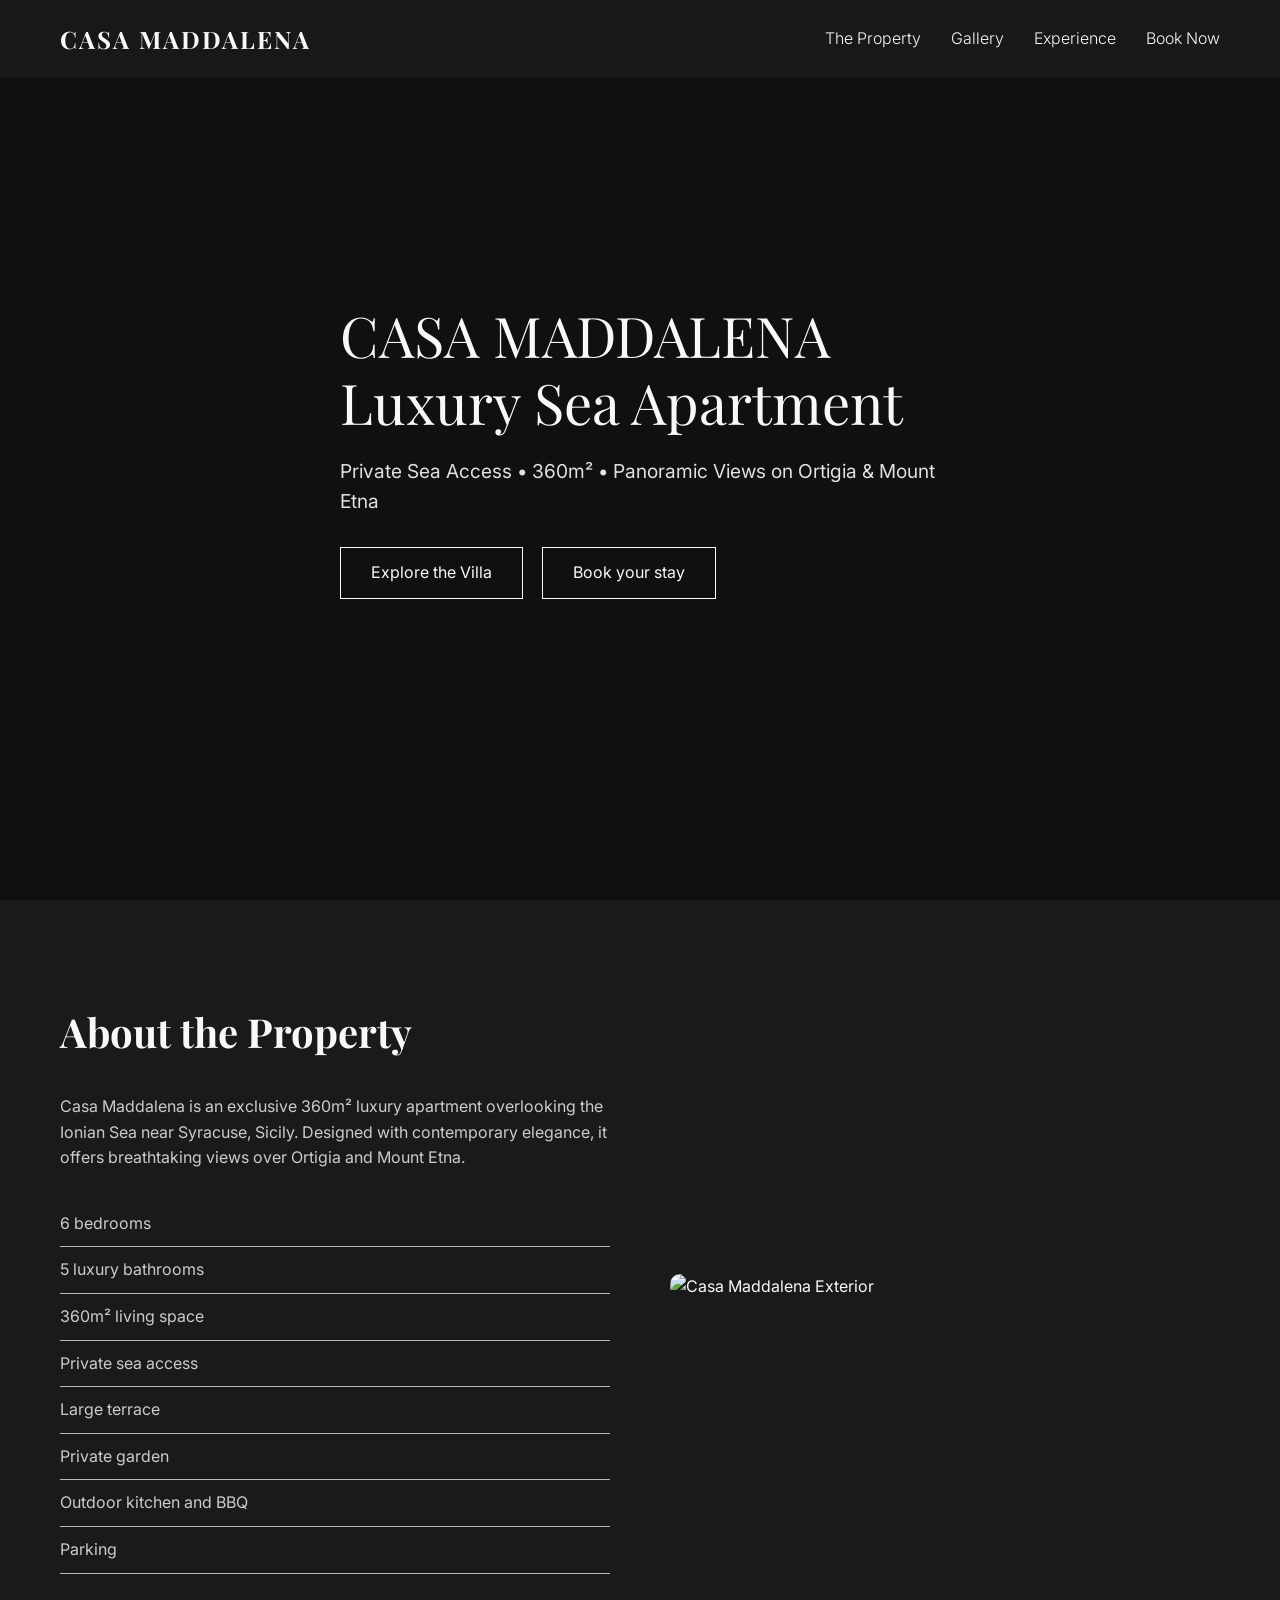
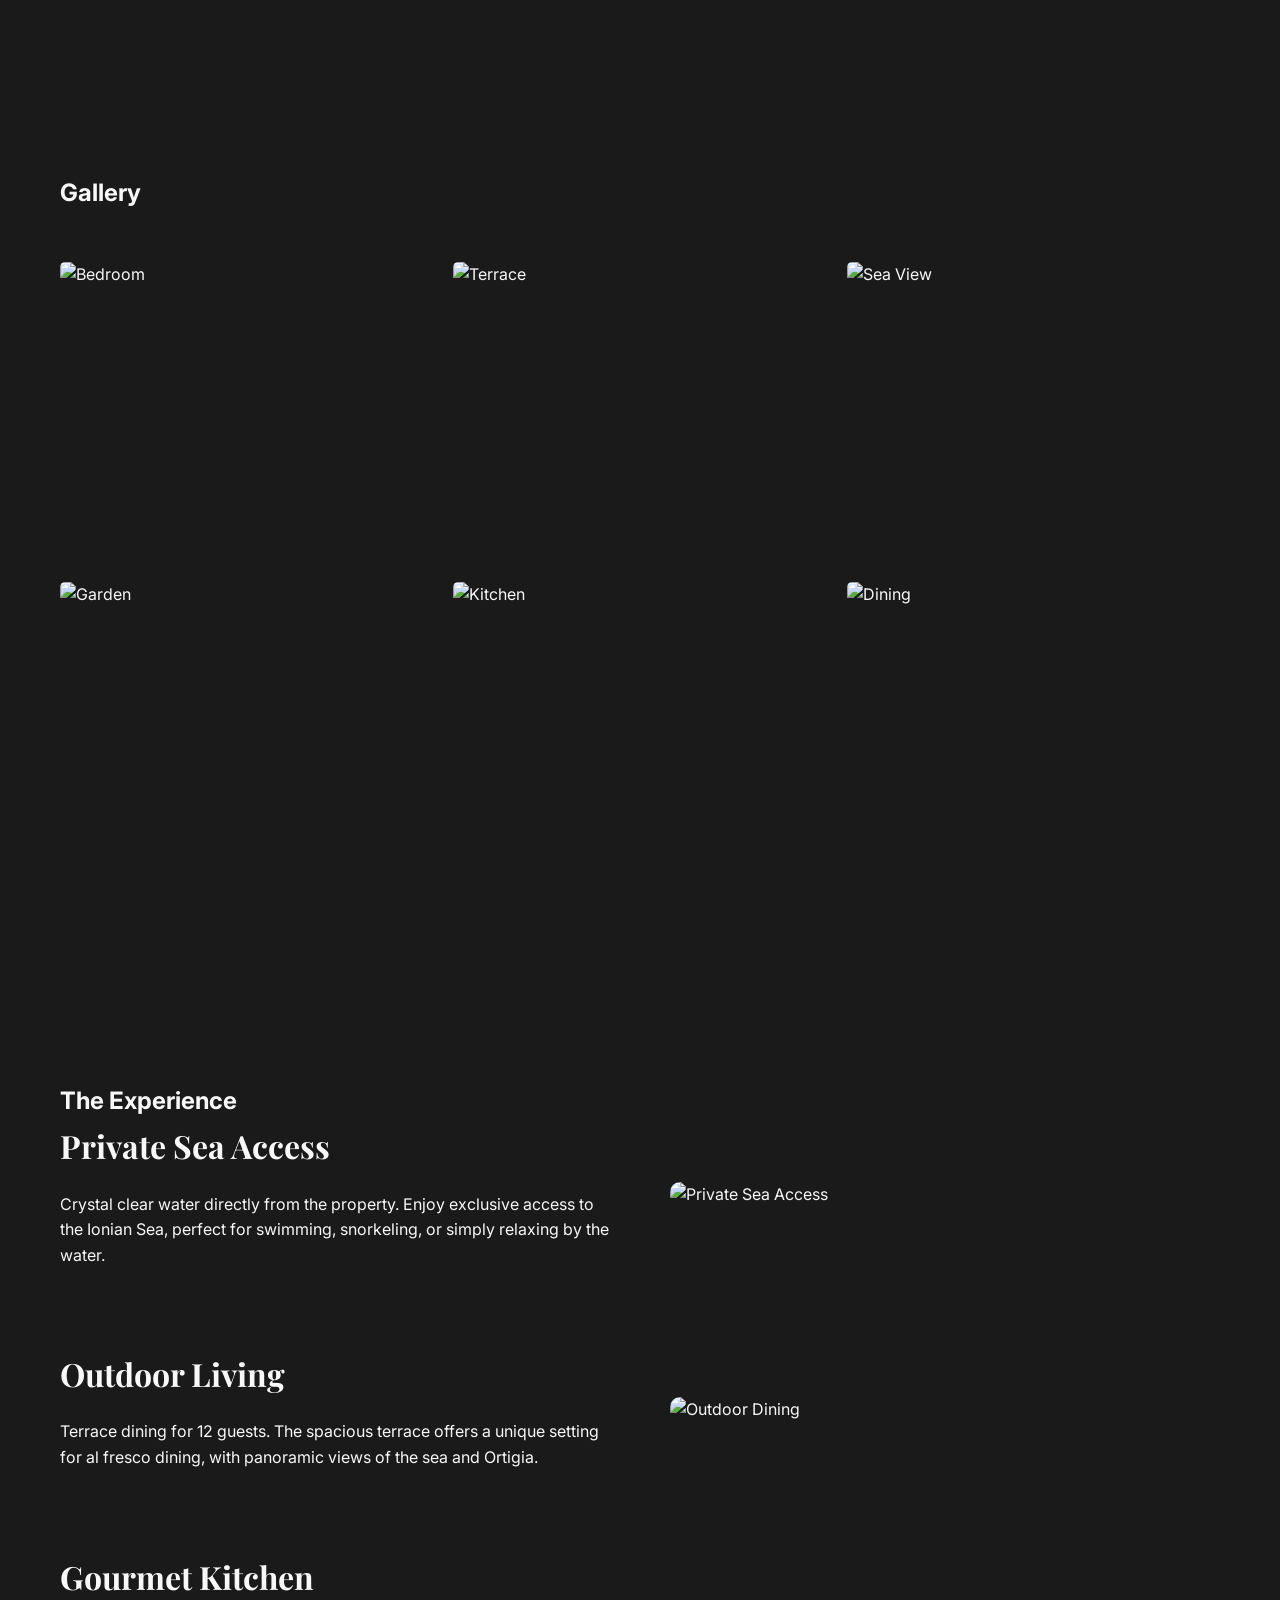
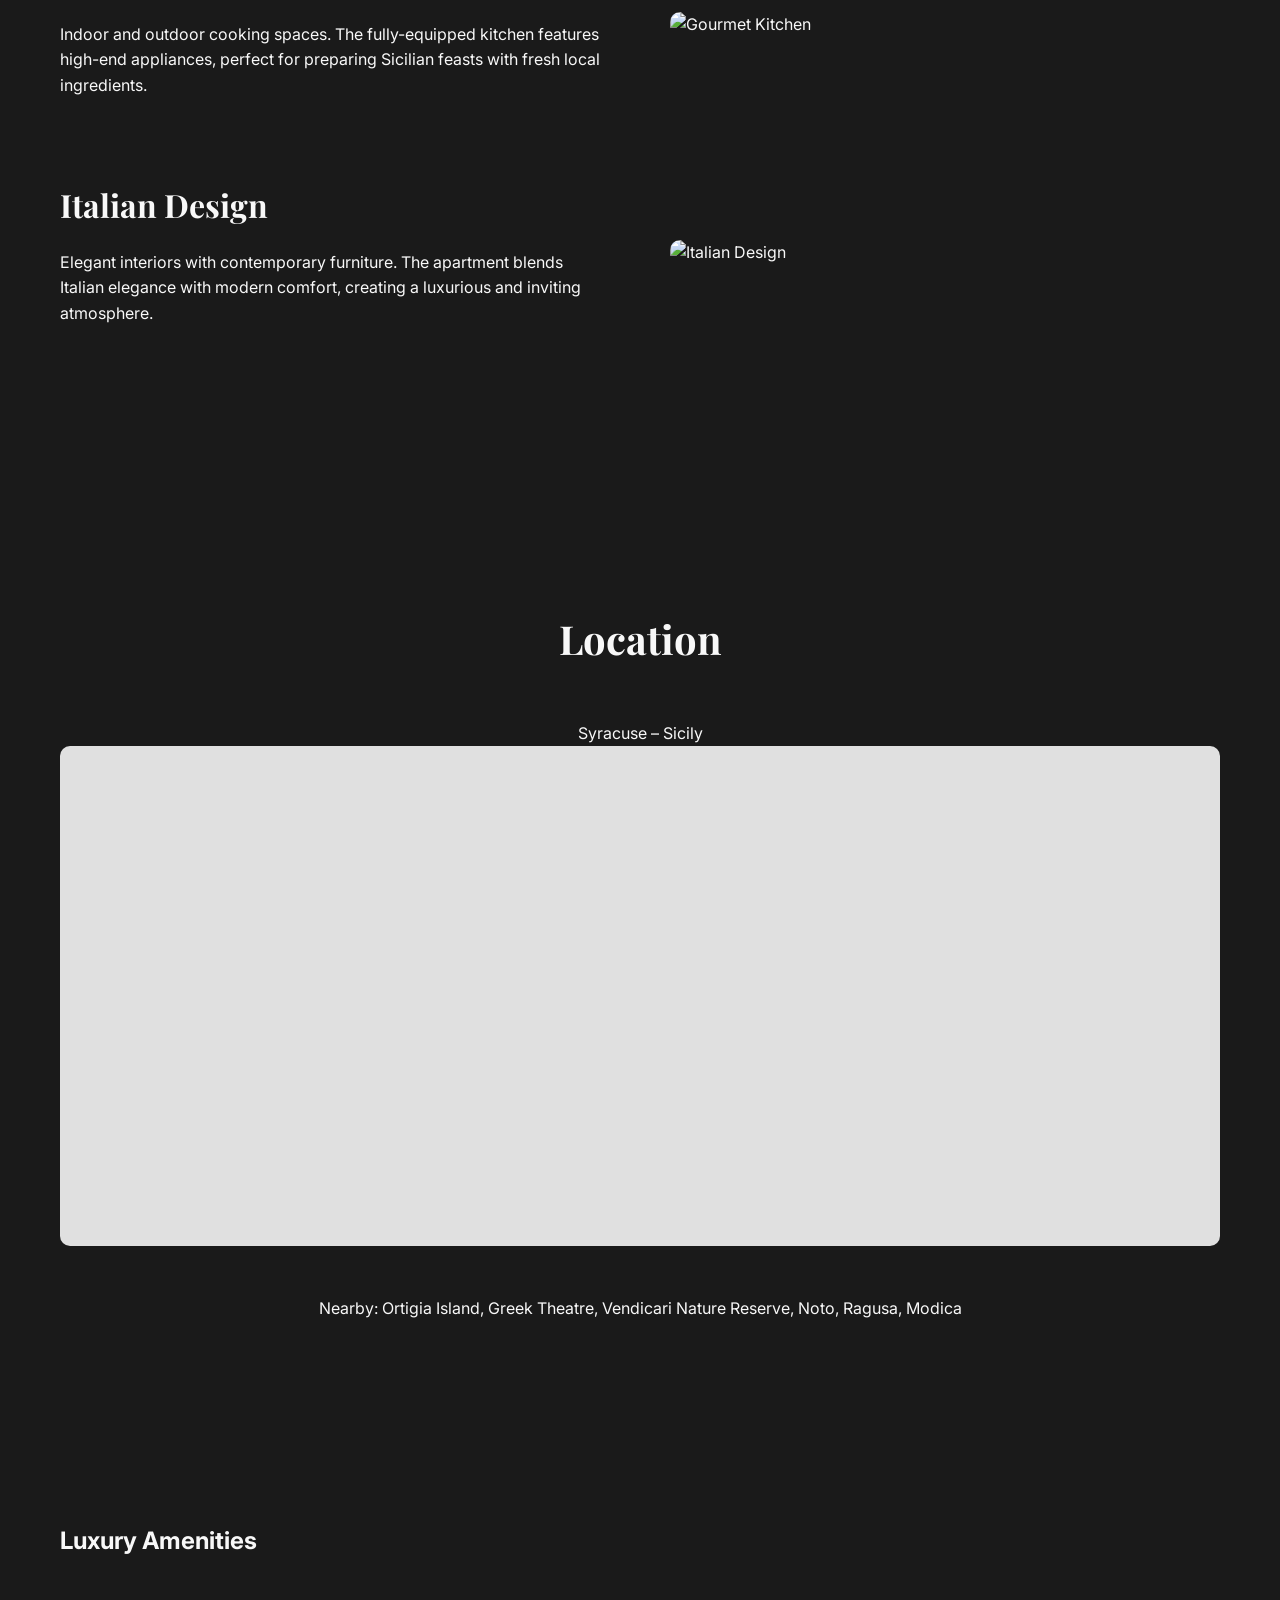
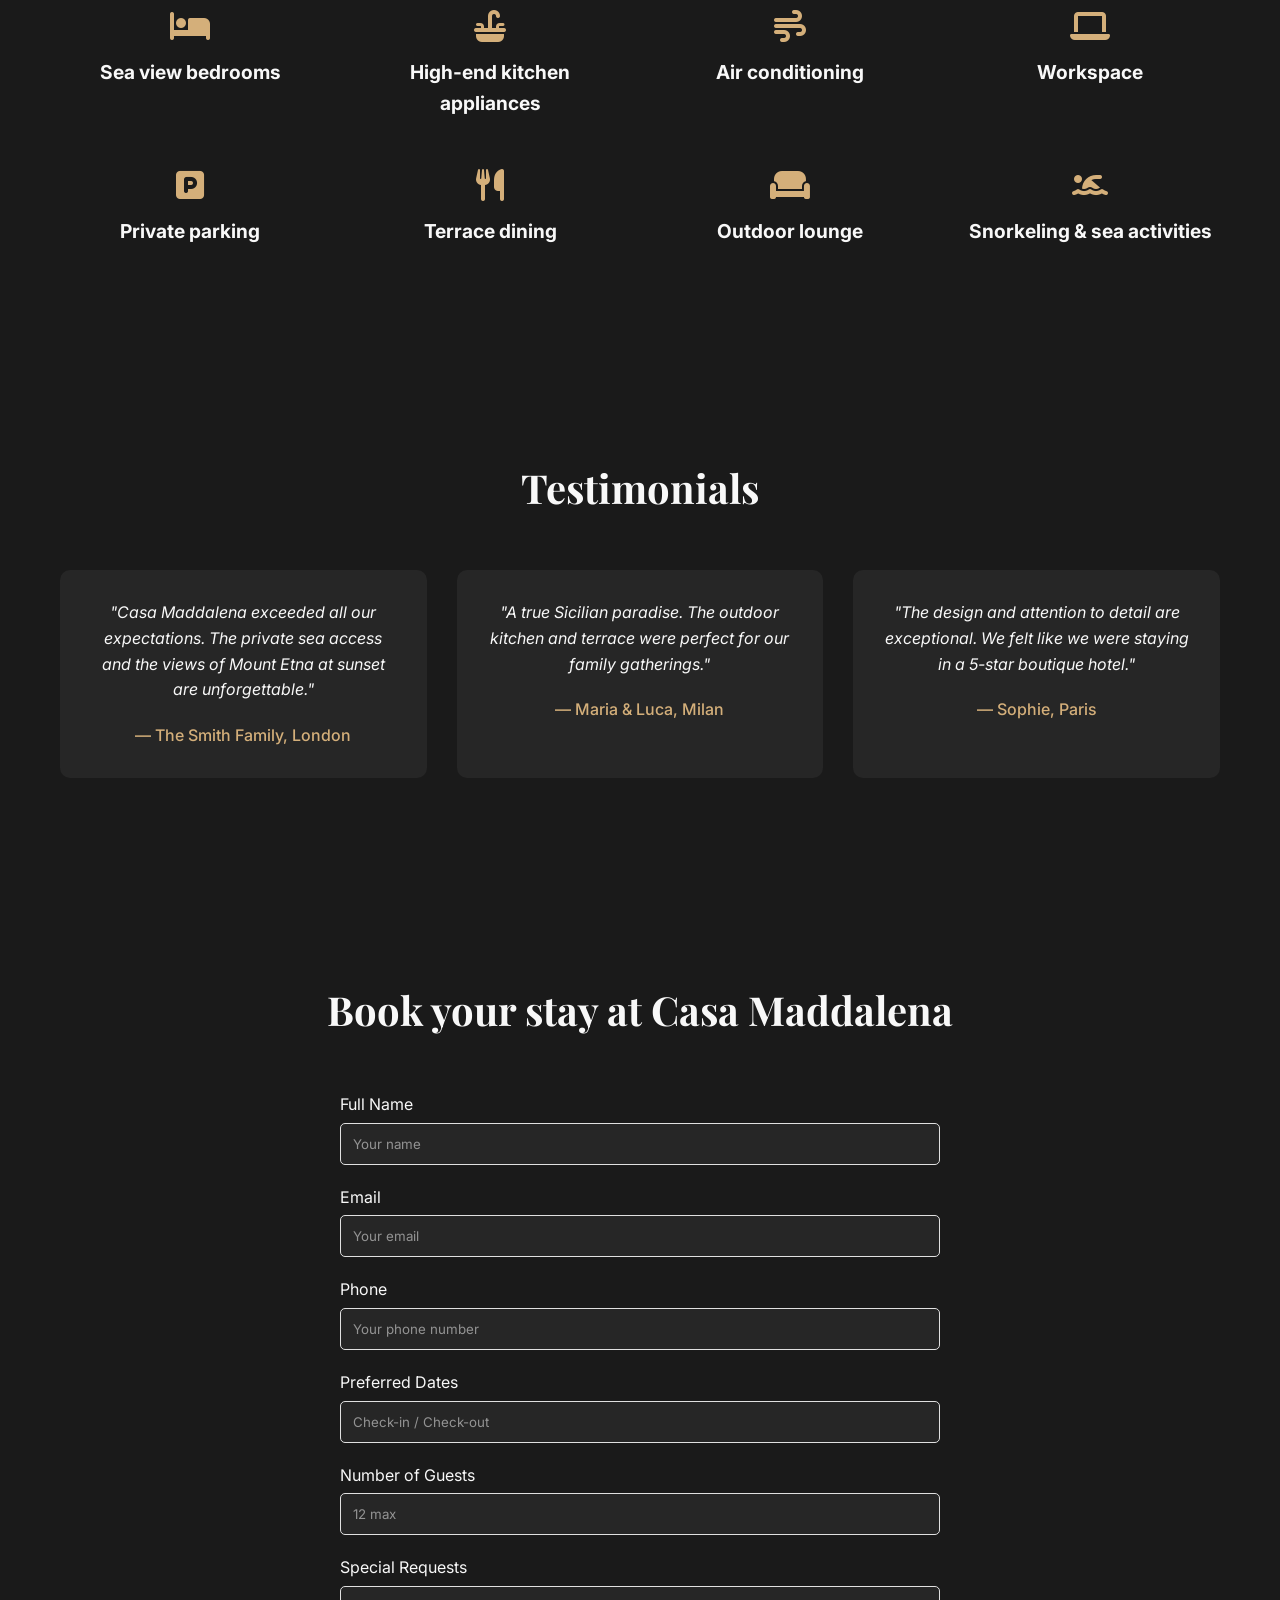
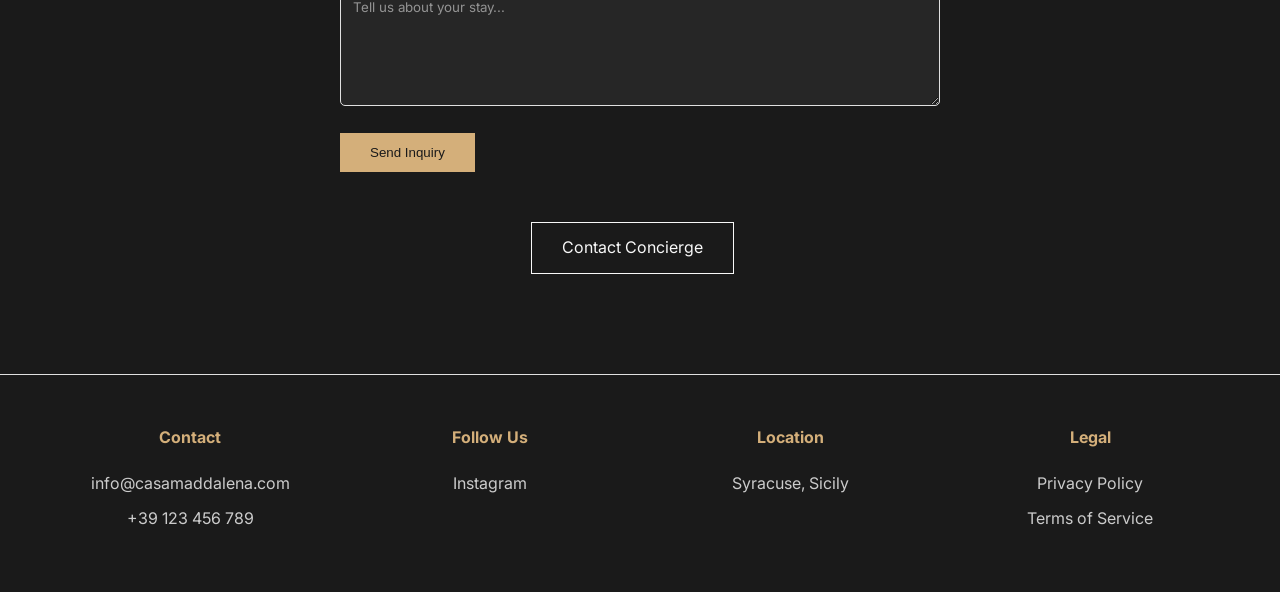
==== index.html @ 08c24135 "Create index.html" ====
<!DOCTYPE html>
<html lang="fr">
<head>
    <meta charset="UTF-8">
    <meta name="viewport" content="width=device-width, initial-scale=1.0">
    <title>CASA MADDALENA – Luxury Sea Apartment in Sicily</title>
    <link href="https://fonts.googleapis.com/css2?family=Playfair+Display:wght@400;700&family=Inter:wght@300;400;500&display=swap" rel="stylesheet">
    <link rel="stylesheet" href="https://cdnjs.cloudflare.com/ajax/libs/font-awesome/6.4.0/css/all.min.css">
    <style>
        :root {
            --black: #1a1a1a;
            --white: #f8f8f8;
            --gold: #d4af7a;
            --gray: #e0e0e0;
        }

        * {
            margin: 0;
            padding: 0;
            box-sizing: border-box;
        }

        body {
            font-family: 'Inter', sans-serif;
            background-color: var(--black);
            color: var(--white);
            line-height: 1.6;
            overflow-x: hidden;
        }

        .container {
            max-width: 1200px;
            margin: 0 auto;
            padding: 0 20px;
        }

        /* Header */
        header {
            position: fixed;
            top: 0;
            width: 100%;
            z-index: 1000;
            padding: 20px 0;
            background-color: rgba(26, 26, 26, 0.9);
            backdrop-filter: blur(10px);
        }

        nav {
            display: flex;
            justify-content: space-between;
            align-items: center;
        }

        .logo {
            font-family: 'Playfair Display', serif;
            font-size: 1.5rem;
            font-weight: 700;
            letter-spacing: 2px;
        }

        .nav-links {
            display: flex;
            gap: 30px;
        }

        .nav-links a {
            color: var(--white);
            text-decoration: none;
            font-weight: 300;
            transition: color 0.3s;
        }

        .nav-links a:hover {
            color: var(--gold);
        }

        /* Hero Section */
        .hero {
            height: 100vh;
            background-image: url('https://mistralaiblackforestprod.blob.core.windows.net/images/blackforest/6858/2109/-4de/b-4bec-93eb-897647878d44/image.jpg?se=2026-03-07T17%3A19%3A13Z&sp=r&sv=2026-02-06&sr=b&sig=nSip9MvHS839d%2BIBfg0kpyCY9z1U/sMBvRmpNonOk1A%3D');
            background-size: cover;
            background-position: center;
            display: flex;
            align-items: center;
            position: relative;
            overflow: hidden;
        }

        .hero::before {
            content: '';
            position: absolute;
            top: 0;
            left: 0;
            width: 100%;
            height: 100%;
            background: rgba(0, 0, 0, 0.4);
        }

        .hero-content {
            position: relative;
            z-index: 2;
            max-width: 600px;
        }

        .hero h1 {
            font-family: 'Playfair Display', serif;
            font-size: 3.5rem;
            font-weight: 400;
            margin-bottom: 20px;
            line-height: 1.2;
        }

        .hero p {
            font-size: 1.2rem;
            margin-bottom: 30px;
            opacity: 0.9;
        }

        .btn {
            display: inline-block;
            padding: 12px 30px;
            background-color: transparent;
            color: var(--white);
            border: 1px solid var(--white);
            text-decoration: none;
            font-weight: 400;
            transition: all 0.3s;
            margin-right: 15px;
        }

        .btn:hover {
            background-color: var(--gold);
            border-color: var(--gold);
        }

        /* About Section */
        .about {
            padding: 100px 0;
            background-color: var(--black);
        }

        .about-content {
            display: grid;
            grid-template-columns: 1fr 1fr;
            gap: 60px;
            align-items: center;
        }

        .about-text h2 {
            font-family: 'Playfair Display', serif;
            font-size: 2.5rem;
            margin-bottom: 30px;
        }

        .about-text p {
            margin-bottom: 20px;
            opacity: 0.8;
        }

        .features {
            list-style: none;
            margin-top: 30px;
        }

        .features li {
            padding: 10px 0;
            border-bottom: 1px solid var(--gray);
            opacity: 0.8;
        }

        /* Gallery Section */
        .gallery {
            padding: 100px 0;
            background-color: var(--black);
        }

        .gallery-grid {
            display: grid;
            grid-template-columns: repeat(auto-fit, minmax(300px, 1fr));
            gap: 20px;
            margin-top: 50px;
        }

        .gallery-item {
            position: relative;
            overflow: hidden;
            height: 300px;
            border-radius: 5px;
        }

        .gallery-item img {
            width: 100%;
            height: 100%;
            object-fit: cover;
            transition: transform 0.5s;
        }

        .gallery-item:hover img {
            transform: scale(1.05);
        }

        /* Experience Section */
        .experience {
            padding: 100px 0;
            background-color: var(--black);
        }

        .experience-item {
            display: grid;
            grid-template-columns: 1fr 1fr;
            gap: 60px;
            margin-bottom: 80px;
            align-items: center;
        }

        .experience-item:nth-child(even) {
            direction: rtl;
        }

        .experience-item:nth-child(even) > * {
            direction: ltr;
        }

        .experience-content h3 {
            font-family: 'Playfair Display', serif;
            font-size: 2rem;
            margin-bottom: 20px;
        }

        /* Location Section */
        .location {
            padding: 100px 0;
            background-color: var(--black);
            text-align: center;
        }

        .location h2 {
            font-family: 'Playfair Display', serif;
            font-size: 2.5rem;
            margin-bottom: 50px;
        }

        .map {
            height: 500px;
            background-color: var(--gray);
            border-radius: 10px;
            margin-bottom: 50px;
        }

        /* Amenities Section */
        .amenities {
            padding: 100px 0;
            background-color: var(--black);
        }

        .amenities-grid {
            display: grid;
            grid-template-columns: repeat(auto-fit, minmax(250px, 1fr));
            gap: 40px;
            margin-top: 50px;
        }

        .amenity-item {
            text-align: center;
        }

        .amenity-item i {
            font-size: 2rem;
            color: var(--gold);
            margin-bottom: 15px;
        }

        .amenity-item h4 {
            font-size: 1.2rem;
            margin-bottom: 10px;
        }

        /* Testimonials Section */
        .testimonials {
            padding: 100px 0;
            background-color: var(--black);
            text-align: center;
        }

        .testimonials h2 {
            font-family: 'Playfair Display', serif;
            font-size: 2.5rem;
            margin-bottom: 50px;
        }

        .testimonial-grid {
            display: grid;
            grid-template-columns: repeat(auto-fit, minmax(300px, 1fr));
            gap: 30px;
            margin-top: 50px;
        }

        .testimonial {
            background-color: rgba(255, 255, 255, 0.05);
            padding: 30px;
            border-radius: 10px;
        }

        .testimonial p {
            font-style: italic;
            margin-bottom: 20px;
        }

        .testimonial-author {
            font-weight: 500;
            color: var(--gold);
        }

        /* Booking Section */
        .booking {
            padding: 100px 0;
            background-color: var(--black);
            text-align: center;
        }

        .booking h2 {
            font-family: 'Playfair Display', serif;
            font-size: 2.5rem;
            margin-bottom: 30px;
        }

        .booking-buttons {
            display: flex;
            justify-content: center;
            gap: 20px;
            margin-top: 30px;
        }

        /* Contact Form */
        .contact-form {
            max-width: 600px;
            margin: 50px auto;
            text-align: left;
        }

        .form-group {
            margin-bottom: 20px;
        }

        .form-group label {
            display: block;
            margin-bottom: 5px;
            font-weight: 400;
        }

        .form-group input,
        .form-group textarea {
            width: 100%;
            padding: 12px;
            background-color: rgba(255, 255, 255, 0.05);
            border: 1px solid var(--gray);
            border-radius: 5px;
            color: var(--white);
            font-family: 'Inter', sans-serif;
        }

        .form-group textarea {
            height: 120px;
            resize: vertical;
        }

        .form-group input::placeholder,
        .form-group textarea::placeholder {
            color: rgba(255, 255, 255, 0.5);
        }

        .submit-btn {
            background-color: var(--gold);
            color: var(--black);
            border: none;
            padding: 12px 30px;
            font-weight: 500;
            cursor: pointer;
            transition: background-color 0.3s;
        }

        .submit-btn:hover {
            background-color: rgba(212, 175, 122, 0.8);
        }

        /* Footer */
        footer {
            padding: 50px 0;
            background-color: var(--black);
            border-top: 1px solid var(--gray);
        }

        .footer-content {
            display: grid;
            grid-template-columns: repeat(auto-fit, minmax(200px, 1fr));
            gap: 40px;
            text-align: center;
        }

        .footer-content h4 {
            margin-bottom: 20px;
            color: var(--gold);
        }

        .footer-content a {
            color: var(--white);
            text-decoration: none;
            display: block;
            margin-bottom: 10px;
            opacity: 0.8;
        }

        .footer-content a:hover {
            color: var(--gold);
        }

        /* Animations */
        .fade-in {
            opacity: 0;
            transform: translateY(20px);
            transition: opacity 0.6s ease, transform 0.6s ease;
        }

        .fade-in.visible {
            opacity: 1;
            transform: translateY(0);
        }

        /* Responsive */
        @media (max-width: 768px) {
            .hero h1 {
                font-size: 2.5rem;
            }

            .about-content,
            .experience-item {
                grid-template-columns: 1fr;
            }

            .nav-links {
                display: none;
            }
        }
    </style>
</head>
<body>
    <!-- Header -->
    <header>
        <nav class="container">
            <div class="logo">CASA MADDALENA</div>
            <div class="nav-links">
                <a href="#about">The Property</a>
                <a href="#gallery">Gallery</a>
                <a href="#experience">Experience</a>
                <a href="#booking">Book Now</a>
            </div>
        </nav>
    </header>

    <!-- Hero Section -->
    <section class="hero">
        <div class="container">
            <div class="hero-content fade-in">
                <h1>CASA MADDALENA<br>Luxury Sea Apartment</h1>
                <p>Private Sea Access • 360m² • Panoramic Views on Ortigia & Mount Etna</p>
                <a href="#about" class="btn">Explore the Villa</a>
                <a href="#booking" class="btn">Book your stay</a>
            </div>
        </div>
    </section>

    <!-- About Section -->
    <section id="about" class="about">
        <div class="container">
            <div class="about-content fade-in">
                <div class="about-text">
                    <h2>About the Property</h2>
                    <p>Casa Maddalena is an exclusive 360m² luxury apartment overlooking the Ionian Sea near Syracuse, Sicily. Designed with contemporary elegance, it offers breathtaking views over Ortigia and Mount Etna.</p>
                    <ul class="features">
                        <li>6 bedrooms</li>
                        <li>5 luxury bathrooms</li>
                        <li>360m² living space</li>
                        <li>Private sea access</li>
                        <li>Large terrace</li>
                        <li>Private garden</li>
                        <li>Outdoor kitchen and BBQ</li>
                        <li>Parking</li>
                    </ul>
                </div>
                <div>
                    <img src="https://mistralaiblackforestprod.blob.core.windows.net/images/blackforest/6858/2109/-4de/b-4bec-93eb-897647878d44/image.jpg?se=2026-03-07T17%3A19%3A13Z&sp=r&sv=2026-02-06&sr=b&sig=nSip9MvHS839d%2BIBfg0kpyCY9z1U/sMBvRmpNonOk1A%3D" alt="Casa Maddalena Exterior" style="width: 100%; border-radius: 10px;">
                </div>
            </div>
        </div>
    </section>

    <!-- Gallery Section -->
    <section id="gallery" class="gallery">
        <div class="container">
            <h2 class="fade-in">Gallery</h2>
            <div class="gallery-grid">
                <div class="gallery-item fade-in">
                    <img src="https://mistralaiblackforestprod.blob.core.windows.net/images/blackforest/b4b8/f783/-110/d-43ab-9e31-02107d948096/image.jpg?se=2026-03-07T17%3A19%3A08Z&sp=r&sv=2026-02-06&sr=b&sig=lZ97%2BDmqyyG6U7RalxeDfz4QhkM3foNg/FoA7wQkM2k%3D" alt="Bedroom">
                </div>
                <div class="gallery-item fade-in">
                    <img src="https://mistralaiblackforestprod.blob.core.windows.net/images/blackforest/9e44/f73b/-334/9-49b5-b767-44007c8f02ce/image.jpg?se=2026-03-07T17%3A19%3A08Z&sp=r&sv=2026-02-06&sr=b&sig=SgiixBElc4giqnLb3aACcEakJey8Re/B3jenxntQXGE%3D" alt="Terrace">
                </div>
                <div class="gallery-item fade-in">
                    <img src="https://mistralaiblackforestprod.blob.core.windows.net/images/blackforest/6858/2109/-4de/b-4bec-93eb-897647878d44/image.jpg?se=2026-03-07T17%3A19%3A13Z&sp=r&sv=2026-02-06&sr=b&sig=nSip9MvHS839d%2BIBfg0kpyCY9z1U/sMBvRmpNonOk1A%3D" alt="Sea View">
                </div>
                <div class="gallery-item fade-in">
                    <img src="https://mistralaiblackforestprod.blob.core.windows.net/images/blackforest/aaf5/d6b1/-a52/9-407e-be4e-ee50b24e42e0/image.jpg?se=2026-03-07T17%3A19%3A08Z&sp=r&sv=2026-02-06&sr=b&sig=NBctZwPBjLER9mxUwWSNPv9322JZX1h1fSGGCdXPm6M%3D" alt="Garden">
                </div>
                <div class="gallery-item fade-in">
                    <img src="https://mistralaiblackforestprod.blob.core.windows.net/images/blackforest/134d/4946/-bd2/e-44d6-9104-b9e8430b03f6/image.jpg?se=2026-03-07T17%3A19%3A07Z&sp=r&sv=2026-02-06&sr=b&sig=/WuJlXfikYGFKNxnlL76mw%2BkdgOYFKwhW/Xmacdv1KA%3D" alt="Kitchen">
                </div>
                <div class="gallery-item fade-in">
                    <img src="https://mistralaiblackforestprod.blob.core.windows.net/images/blackforest/9e44/f73b/-334/9-49b5-b767-44007c8f02ce/image.jpg?se=2026-03-07T17%3A19%3A08Z&sp=r&sv=2026-02-06&sr=b&sig=SgiixBElc4giqnLb3aACcEakJey8Re/B3jenxntQXGE%3D" alt="Dining">
                </div>
            </div>
        </div>
    </section>

    <!-- Experience Section -->
    <section id="experience" class="experience">
        <div class="container">
            <h2 class="fade-in">The Experience</h2>

            <div class="experience-item fade-in">
                <div>
                    <img src="https://mistralaiblackforestprod.blob.core.windows.net/images/blackforest/aaf5/d6b1/-a52/9-407e-be4e-ee50b24e42e0/image.jpg?se=2026-03-07T17%3A19%3A08Z&sp=r&sv=2026-02-06&sr=b&sig=NBctZwPBjLER9mxUwWSNPv9322JZX1h1fSGGCdXPm6M%3D" alt="Private Sea Access" style="width: 100%; border-radius: 10px;">
                </div>
                <div class="experience-content">
                    <h3>Private Sea Access</h3>
                    <p>Crystal clear water directly from the property. Enjoy exclusive access to the Ionian Sea, perfect for swimming, snorkeling, or simply relaxing by the water.</p>
                </div>
            </div>

            <div class="experience-item fade-in">
                <div class="experience-content">
                    <h3>Outdoor Living</h3>
                    <p>Terrace dining for 12 guests. The spacious terrace offers a unique setting for al fresco dining, with panoramic views of the sea and Ortigia.</p>
                </div>
                <div>
                    <img src="https://mistralaiblackforestprod.blob.core.windows.net/images/blackforest/9e44/f73b/-334/9-49b5-b767-44007c8f02ce/image.jpg?se=2026-03-07T17%3A19%3A08Z&sp=r&sv=2026-02-06&sr=b&sig=SgiixBElc4giqnLb3aACcEakJey8Re/B3jenxntQXGE%3D" alt="Outdoor Dining" style="width: 100%; border-radius: 10px;">
                </div>
            </div>

            <div class="experience-item fade-in">
                <div>
                    <img src="https://mistralaiblackforestprod.blob.core.windows.net/images/blackforest/134d/4946/-bd2/e-44d6-9104-b9e8430b03f6/image.jpg?se=2026-03-07T17%3A19%3A07Z&sp=r&sv=2026-02-06&sr=b&sig=/WuJlXfikYGFKNxnlL76mw%2BkdgOYFKwhW/Xmacdv1KA%3D" alt="Gourmet Kitchen" style="width: 100%; border-radius: 10px;">
                </div>
                <div class="experience-content">
                    <h3>Gourmet Kitchen</h3>
                    <p>Indoor and outdoor cooking spaces. The fully-equipped kitchen features high-end appliances, perfect for preparing Sicilian feasts with fresh local ingredients.</p>
                </div>
            </div>

            <div class="experience-item fade-in">
                <div class="experience-content">
                    <h3>Italian Design</h3>
                    <p>Elegant interiors with contemporary furniture. The apartment blends Italian elegance with modern comfort, creating a luxurious and inviting atmosphere.</p>
                </div>
                <div>
                    <img src="https://mistralaiblackforestprod.blob.core.windows.net/images/blackforest/b4b8/f783/-110/d-43ab-9e31-02107d948096/image.jpg?se=2026-03-07T17%3A19%3A08Z&sp=r&sv=2026-02-06&sr=b&sig=lZ97%2BDmqyyG6U7RalxeDfz4QhkM3foNg/FoA7wQkM2k%3D" alt="Italian Design" style="width: 100%; border-radius: 10px;">
                </div>
            </div>
        </div>
    </section>

    <!-- Location Section -->
    <section class="location">
        <div class="container">
            <h2 class="fade-in">Location</h2>
            <p class="fade-in">Syracuse – Sicily</p>
            <div class="map fade-in">
                <iframe src="https://www.google.com/maps/embed?pb=!1m18!1m12!1m3!1d55252.08882251384!2d15.251797139459203!3d37.06419999999999!2m3!1f0!2f0!3f0!3m2!1i1024!2i768!4f13.1!3m3!1m2!1s0x13143f8e3a1a1a1b%3A0x400f9f9f9f9f9f9!2sSyracuse%2C%20Sicily%2C%20Italy!5e0!3m2!1sen!2sus!4v1710000000000!5m2!1sen!2sus" width="100%" height="100%" style="border:0; border-radius: 10px;" allowfullscreen="" loading="lazy" referrerpolicy="no-referrer-when-downgrade"></iframe>
            </div>
            <p>Nearby: Ortigia Island, Greek Theatre, Vendicari Nature Reserve, Noto, Ragusa, Modica</p>
        </div>
    </section>

    <!-- Amenities Section -->
    <section class="amenities">
        <div class="container">
            <h2 class="fade-in">Luxury Amenities</h2>
            <div class="amenities-grid">
                <div class="amenity-item fade-in">
                    <i class="fas fa-bed"></i>
                    <h4>Sea view bedrooms</h4>
                </div>
                <div class="amenity-item fade-in">
                    <i class="fas fa-sink"></i>
                    <h4>High-end kitchen appliances</h4>
                </div>
                <div class="amenity-item fade-in">
                    <i class="fas fa-wind"></i>
                    <h4>Air conditioning</h4>
                </div>
                <div class="amenity-item fade-in">
                    <i class="fas fa-laptop"></i>
                    <h4>Workspace</h4>
                </div>
                <div class="amenity-item fade-in">
                    <i class="fas fa-parking"></i>
                    <h4>Private parking</h4>
                </div>
                <div class="amenity-item fade-in">
                    <i class="fas fa-utensils"></i>
                    <h4>Terrace dining</h4>
                </div>
                <div class="amenity-item fade-in">
                    <i class="fas fa-couch"></i>
                    <h4>Outdoor lounge</h4>
                </div>
                <div class="amenity-item fade-in">
                    <i class="fas fa-swimmer"></i>
                    <h4>Snorkeling & sea activities</h4>
                </div>
            </div>
        </div>
    </section>

    <!-- Testimonials Section -->
    <section class="testimonials">
        <div class="container">
            <h2 class="fade-in">Testimonials</h2>
            <div class="testimonial-grid">
                <div class="testimonial fade-in">
                    <p>"Casa Maddalena exceeded all our expectations. The private sea access and the views of Mount Etna at sunset are unforgettable."</p>
                    <div class="testimonial-author">— The Smith Family, London</div>
                </div>
                <div class="testimonial fade-in">
                    <p>"A true Sicilian paradise. The outdoor kitchen and terrace were perfect for our family gatherings."</p>
                    <div class="testimonial-author">— Maria & Luca, Milan</div>
                </div>
                <div class="testimonial fade-in">
                    <p>"The design and attention to detail are exceptional. We felt like we were staying in a 5-star boutique hotel."</p>
                    <div class="testimonial-author">— Sophie, Paris</div>
                </div>
            </div>
        </div>
    </section>

    <!-- Booking Section -->
    <section id="booking" class="booking">
        <div class="container">
            <h2 class="fade-in">Book your stay at Casa Maddalena</h2>
            <div class="contact-form fade-in">
                <form action="#" method="post">
                    <div class="form-group">
                        <label for="name">Full Name</label>
                        <input type="text" id="name" name="name" placeholder="Your name" required>
                    </div>
                    <div class="form-group">
                        <label for="email">Email</label>
                        <input type="email" id="email" name="email" placeholder="Your email" required>
                    </div>
                    <div class="form-group">
                        <label for="phone">Phone</label>
                        <input type="tel" id="phone" name="phone" placeholder="Your phone number">
                    </div>
                    <div class="form-group">
                        <label for="dates">Preferred Dates</label>
                        <input type="text" id="dates" name="dates" placeholder="Check-in / Check-out" required>
                    </div>
                    <div class="form-group">
                        <label for="guests">Number of Guests</label>
                        <input type="number" id="guests" name="guests" placeholder="12 max" min="1" max="12" required>
                    </div>
                    <div class="form-group">
                        <label for="message">Special Requests</label>
                        <textarea id="message" name="message" placeholder="Tell us about your stay..."></textarea>
                    </div>
                    <button type="submit" class="submit-btn">Send Inquiry</button>
                </form>
            </div>
            <div class="booking-buttons fade-in">
                <a href="mailto:info@casamaddalena.com" class="btn">Contact Concierge</a>
            </div>
        </div>
    </section>

    <!-- Footer -->
    <footer>
        <div class="container">
            <div class="footer-content">
                <div>
                    <h4>Contact</h4>
                    <a href="mailto:info@casamaddalena.com">info@casamaddalena.com</a>
                    <a href="tel:+39123456789">+39 123 456 789</a>
                </div>
                <div>
                    <h4>Follow Us</h4>
                    <a href="#">Instagram</a>
                </div>
                <div>
                    <h4>Location</h4>
                    <a href="#">Syracuse, Sicily</a>
                </div>
                <div>
                    <h4>Legal</h4>
                    <a href="#">Privacy Policy</a>
                    <a href="#">Terms of Service</a>
                </div>
            </div>
        </div>
    </footer>

    <!-- Scroll Animations -->
    <script>
        document.addEventListener('DOMContentLoaded', function() {
            const fadeIns = document.querySelectorAll('.fade-in');

            const appearOptions = {
                threshold: 0.2,
                rootMargin: "0px 0px -50px 0px"
            };

            const appearOnScroll = new IntersectionObserver(function(entries, appearOnScroll) {
                entries.forEach(entry => {
                    if (!entry.isIntersecting) {
                        return;
                    } else {
                        entry.target.classList.add('visible');
                        appearOnScroll.unobserve(entry.target);
                    }
                });
            }, appearOptions);

            fadeIns.forEach(fadeIn => {
                appearOnScroll.observe(fadeIn);
            });
        });
    </script>
</body>
</html>
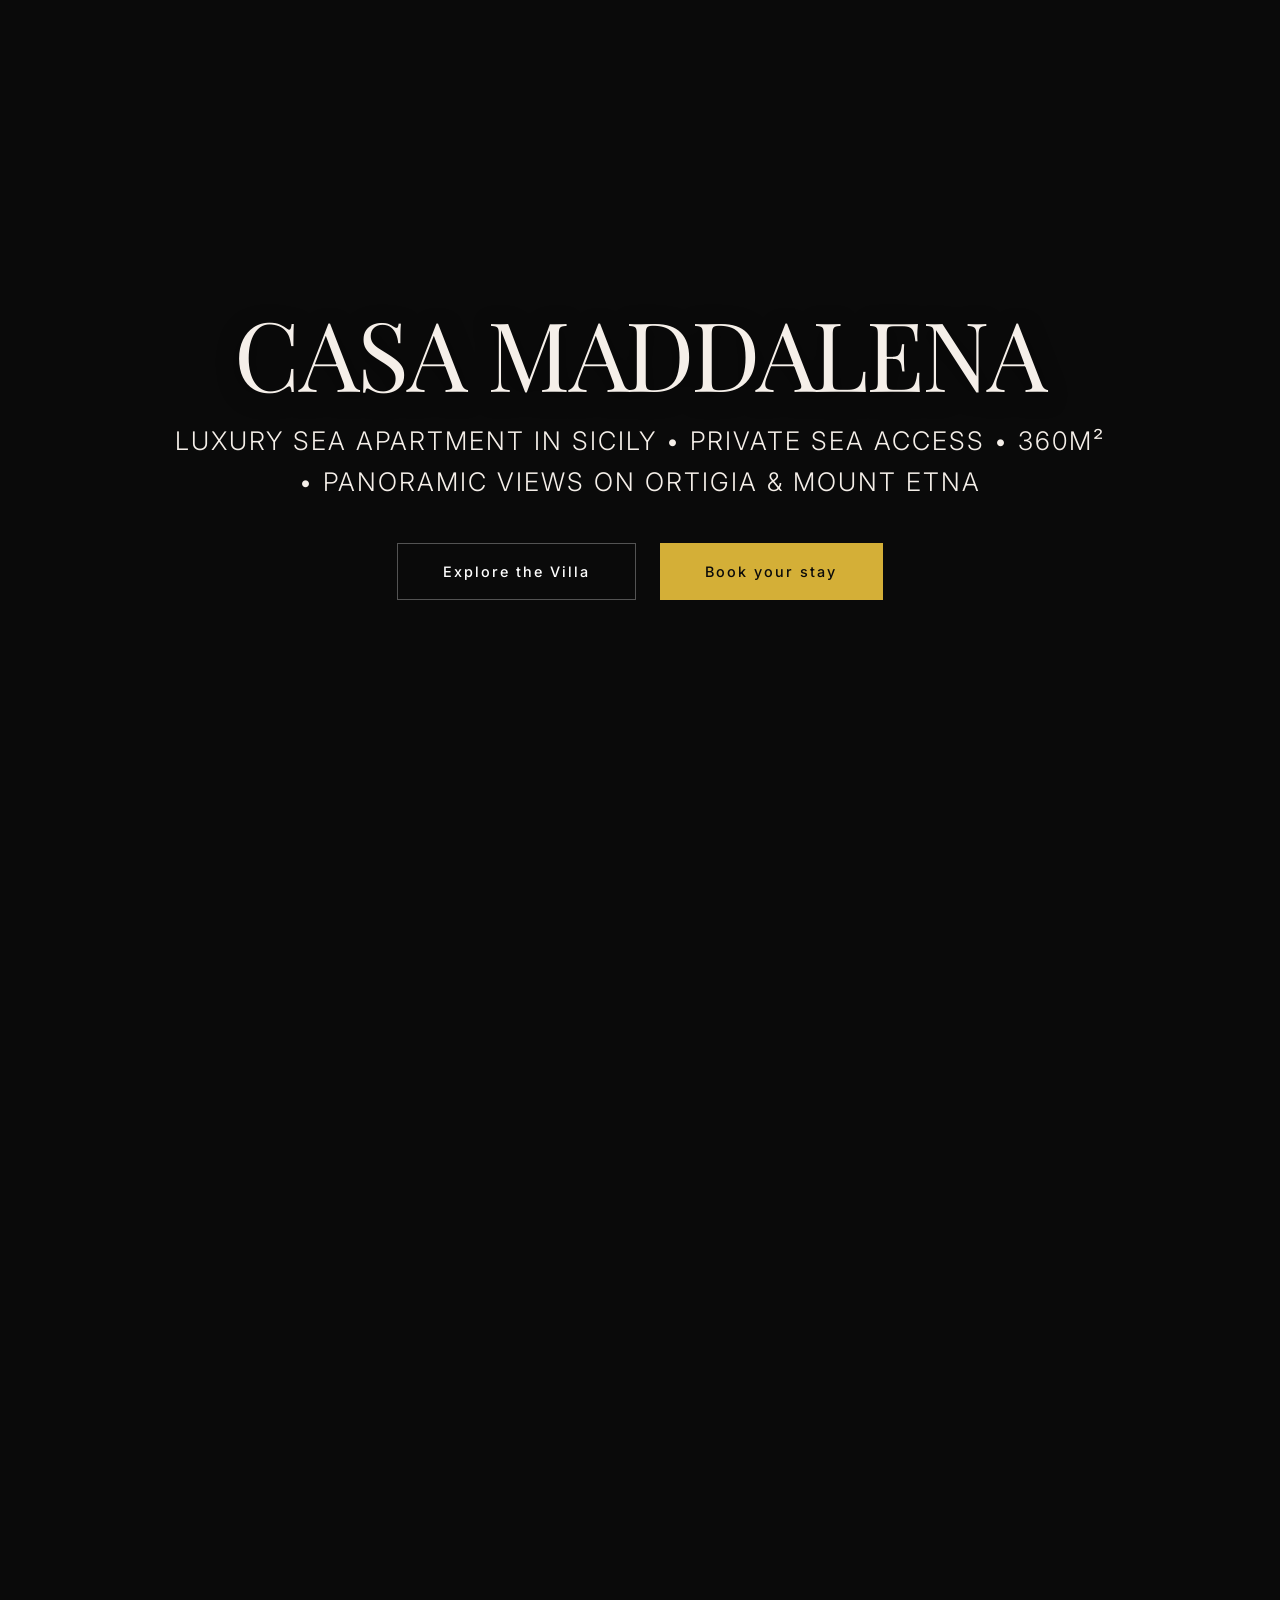
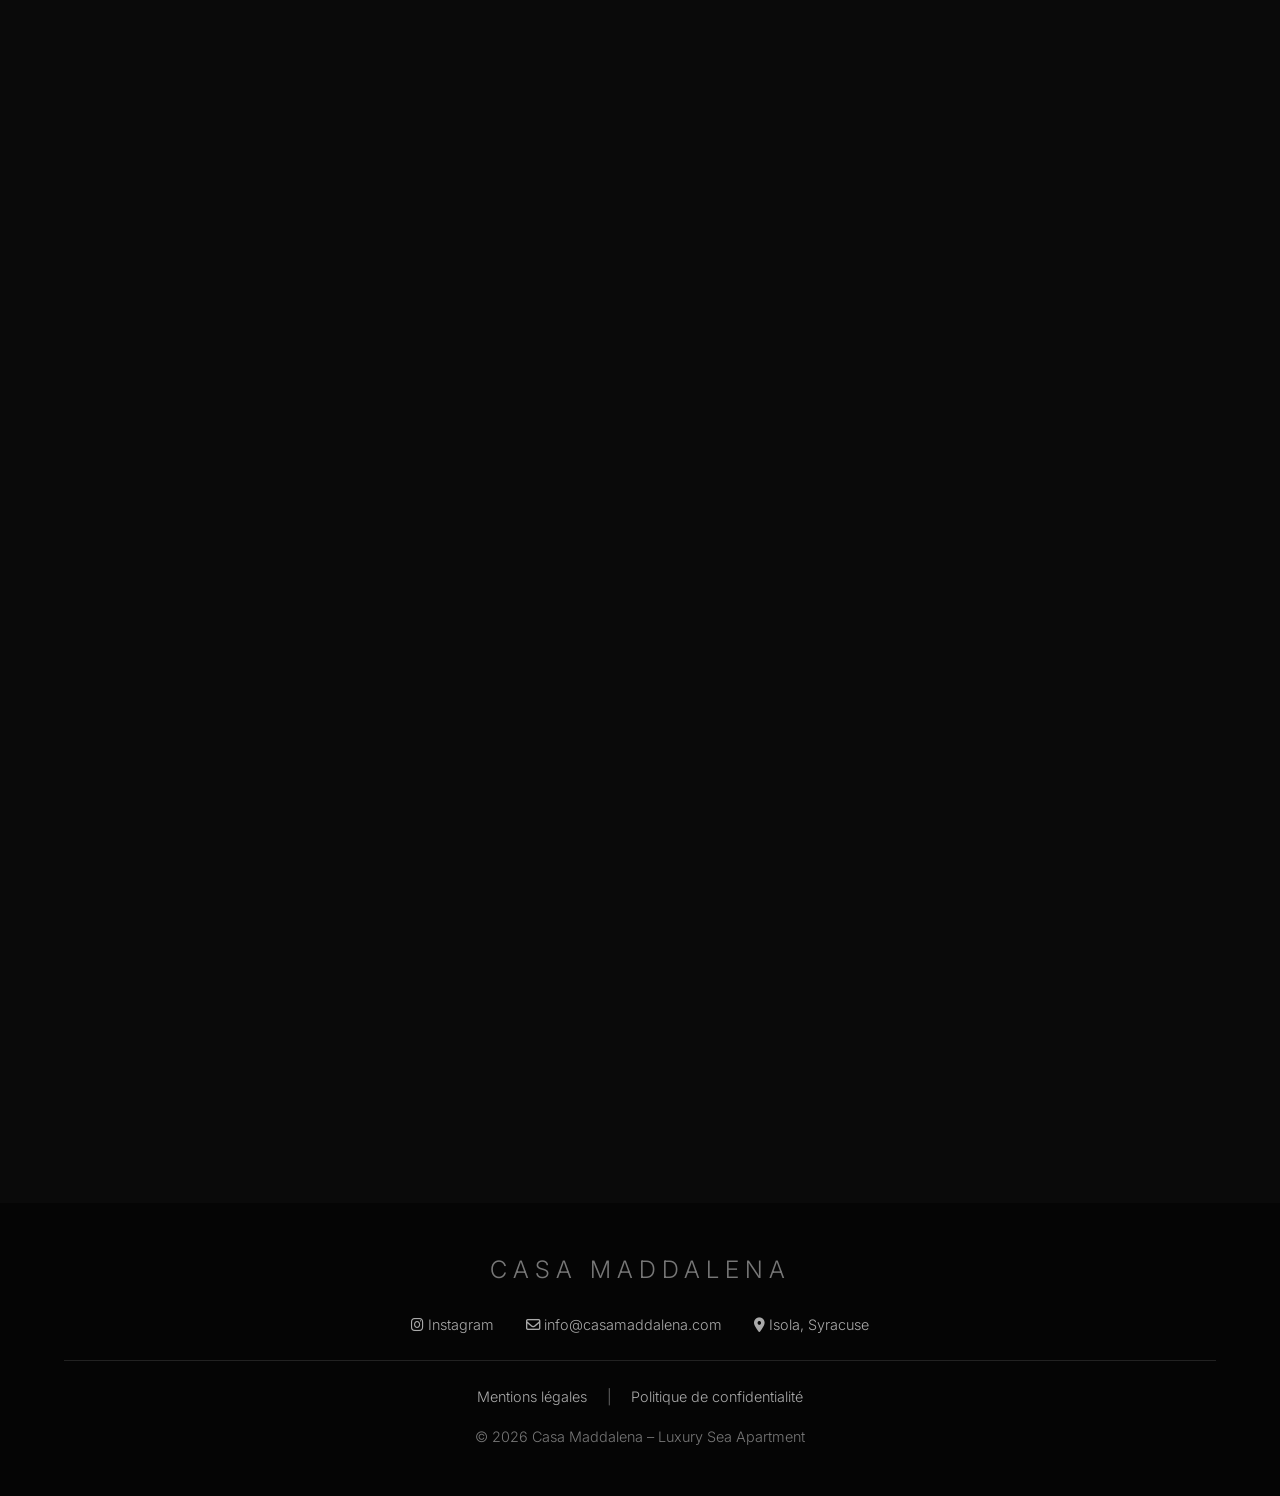
==== commit 69e70383: "Update index.html" ====
--- a/index.html
+++ b/index.html
@@ -1,737 +1,553 @@
 <!DOCTYPE html>
 <html lang="fr">
 <head>
-    <meta charset="UTF-8">
-    <meta name="viewport" content="width=device-width, initial-scale=1.0">
-    <title>CASA MADDALENA – Luxury Sea Apartment in Sicily</title>
-    <link href="https://fonts.googleapis.com/css2?family=Playfair+Display:wght@400;700&family=Inter:wght@300;400;500&display=swap" rel="stylesheet">
-    <link rel="stylesheet" href="https://cdnjs.cloudflare.com/ajax/libs/font-awesome/6.4.0/css/all.min.css">
-    <style>
-        :root {
-            --black: #1a1a1a;
-            --white: #f8f8f8;
-            --gold: #d4af7a;
-            --gray: #e0e0e0;
-        }
-
-        * {
-            margin: 0;
-            padding: 0;
-            box-sizing: border-box;
-        }
-
-        body {
-            font-family: 'Inter', sans-serif;
-            background-color: var(--black);
-            color: var(--white);
-            line-height: 1.6;
-            overflow-x: hidden;
-        }
-
-        .container {
-            max-width: 1200px;
-            margin: 0 auto;
-            padding: 0 20px;
-        }
-
-        /* Header */
-        header {
-            position: fixed;
-            top: 0;
-            width: 100%;
-            z-index: 1000;
-            padding: 20px 0;
-            background-color: rgba(26, 26, 26, 0.9);
-            backdrop-filter: blur(10px);
-        }
-
-        nav {
-            display: flex;
-            justify-content: space-between;
-            align-items: center;
-        }
-
-        .logo {
-            font-family: 'Playfair Display', serif;
-            font-size: 1.5rem;
-            font-weight: 700;
-            letter-spacing: 2px;
-        }
-
-        .nav-links {
-            display: flex;
-            gap: 30px;
-        }
-
-        .nav-links a {
-            color: var(--white);
-            text-decoration: none;
-            font-weight: 300;
-            transition: color 0.3s;
-        }
-
-        .nav-links a:hover {
-            color: var(--gold);
-        }
-
-        /* Hero Section */
-        .hero {
-            height: 100vh;
-            background-image: url('https://mistralaiblackforestprod.blob.core.windows.net/images/blackforest/6858/2109/-4de/b-4bec-93eb-897647878d44/image.jpg?se=2026-03-07T17%3A19%3A13Z&sp=r&sv=2026-02-06&sr=b&sig=nSip9MvHS839d%2BIBfg0kpyCY9z1U/sMBvRmpNonOk1A%3D');
-            background-size: cover;
-            background-position: center;
-            display: flex;
-            align-items: center;
-            position: relative;
-            overflow: hidden;
-        }
-
-        .hero::before {
-            content: '';
-            position: absolute;
-            top: 0;
-            left: 0;
-            width: 100%;
-            height: 100%;
-            background: rgba(0, 0, 0, 0.4);
-        }
-
-        .hero-content {
-            position: relative;
-            z-index: 2;
-            max-width: 600px;
-        }
-
-        .hero h1 {
-            font-family: 'Playfair Display', serif;
-            font-size: 3.5rem;
-            font-weight: 400;
-            margin-bottom: 20px;
-            line-height: 1.2;
-        }
-
-        .hero p {
-            font-size: 1.2rem;
-            margin-bottom: 30px;
-            opacity: 0.9;
-        }
-
-        .btn {
-            display: inline-block;
-            padding: 12px 30px;
-            background-color: transparent;
-            color: var(--white);
-            border: 1px solid var(--white);
-            text-decoration: none;
-            font-weight: 400;
-            transition: all 0.3s;
-            margin-right: 15px;
-        }
-
-        .btn:hover {
-            background-color: var(--gold);
-            border-color: var(--gold);
-        }
-
-        /* About Section */
-        .about {
-            padding: 100px 0;
-            background-color: var(--black);
-        }
-
-        .about-content {
-            display: grid;
-            grid-template-columns: 1fr 1fr;
-            gap: 60px;
-            align-items: center;
-        }
-
-        .about-text h2 {
-            font-family: 'Playfair Display', serif;
-            font-size: 2.5rem;
-            margin-bottom: 30px;
-        }
-
-        .about-text p {
-            margin-bottom: 20px;
-            opacity: 0.8;
-        }
-
-        .features {
-            list-style: none;
-            margin-top: 30px;
-        }
-
-        .features li {
-            padding: 10px 0;
-            border-bottom: 1px solid var(--gray);
-            opacity: 0.8;
-        }
-
-        /* Gallery Section */
-        .gallery {
-            padding: 100px 0;
-            background-color: var(--black);
-        }
-
-        .gallery-grid {
-            display: grid;
-            grid-template-columns: repeat(auto-fit, minmax(300px, 1fr));
-            gap: 20px;
-            margin-top: 50px;
-        }
-
-        .gallery-item {
-            position: relative;
-            overflow: hidden;
-            height: 300px;
-            border-radius: 5px;
-        }
-
-        .gallery-item img {
-            width: 100%;
-            height: 100%;
-            object-fit: cover;
-            transition: transform 0.5s;
-        }
-
-        .gallery-item:hover img {
-            transform: scale(1.05);
-        }
-
-        /* Experience Section */
-        .experience {
-            padding: 100px 0;
-            background-color: var(--black);
-        }
-
-        .experience-item {
-            display: grid;
-            grid-template-columns: 1fr 1fr;
-            gap: 60px;
-            margin-bottom: 80px;
-            align-items: center;
-        }
-
-        .experience-item:nth-child(even) {
-            direction: rtl;
-        }
-
-        .experience-item:nth-child(even) > * {
-            direction: ltr;
-        }
-
-        .experience-content h3 {
-            font-family: 'Playfair Display', serif;
-            font-size: 2rem;
-            margin-bottom: 20px;
-        }
-
-        /* Location Section */
-        .location {
-            padding: 100px 0;
-            background-color: var(--black);
-            text-align: center;
-        }
-
-        .location h2 {
-            font-family: 'Playfair Display', serif;
-            font-size: 2.5rem;
-            margin-bottom: 50px;
-        }
-
-        .map {
-            height: 500px;
-            background-color: var(--gray);
-            border-radius: 10px;
-            margin-bottom: 50px;
-        }
-
-        /* Amenities Section */
-        .amenities {
-            padding: 100px 0;
-            background-color: var(--black);
-        }
-
-        .amenities-grid {
-            display: grid;
-            grid-template-columns: repeat(auto-fit, minmax(250px, 1fr));
-            gap: 40px;
-            margin-top: 50px;
-        }
-
-        .amenity-item {
-            text-align: center;
-        }
-
-        .amenity-item i {
-            font-size: 2rem;
-            color: var(--gold);
-            margin-bottom: 15px;
-        }
-
-        .amenity-item h4 {
-            font-size: 1.2rem;
-            margin-bottom: 10px;
-        }
-
-        /* Testimonials Section */
-        .testimonials {
-            padding: 100px 0;
-            background-color: var(--black);
-            text-align: center;
-        }
-
-        .testimonials h2 {
-            font-family: 'Playfair Display', serif;
-            font-size: 2.5rem;
-            margin-bottom: 50px;
-        }
-
-        .testimonial-grid {
-            display: grid;
-            grid-template-columns: repeat(auto-fit, minmax(300px, 1fr));
-            gap: 30px;
-            margin-top: 50px;
-        }
-
-        .testimonial {
-            background-color: rgba(255, 255, 255, 0.05);
-            padding: 30px;
-            border-radius: 10px;
-        }
-
-        .testimonial p {
-            font-style: italic;
-            margin-bottom: 20px;
-        }
-
-        .testimonial-author {
-            font-weight: 500;
-            color: var(--gold);
-        }
-
-        /* Booking Section */
-        .booking {
-            padding: 100px 0;
-            background-color: var(--black);
-            text-align: center;
-        }
-
-        .booking h2 {
-            font-family: 'Playfair Display', serif;
-            font-size: 2.5rem;
-            margin-bottom: 30px;
-        }
-
-        .booking-buttons {
-            display: flex;
-            justify-content: center;
-            gap: 20px;
-            margin-top: 30px;
-        }
-
-        /* Contact Form */
-        .contact-form {
-            max-width: 600px;
-            margin: 50px auto;
-            text-align: left;
-        }
-
-        .form-group {
-            margin-bottom: 20px;
-        }
-
-        .form-group label {
-            display: block;
-            margin-bottom: 5px;
-            font-weight: 400;
-        }
-
-        .form-group input,
-        .form-group textarea {
-            width: 100%;
-            padding: 12px;
-            background-color: rgba(255, 255, 255, 0.05);
-            border: 1px solid var(--gray);
-            border-radius: 5px;
-            color: var(--white);
-            font-family: 'Inter', sans-serif;
-        }
-
-        .form-group textarea {
-            height: 120px;
-            resize: vertical;
-        }
-
-        .form-group input::placeholder,
-        .form-group textarea::placeholder {
-            color: rgba(255, 255, 255, 0.5);
-        }
-
-        .submit-btn {
-            background-color: var(--gold);
-            color: var(--black);
-            border: none;
-            padding: 12px 30px;
-            font-weight: 500;
-            cursor: pointer;
-            transition: background-color 0.3s;
-        }
-
-        .submit-btn:hover {
-            background-color: rgba(212, 175, 122, 0.8);
-        }
-
-        /* Footer */
-        footer {
-            padding: 50px 0;
-            background-color: var(--black);
-            border-top: 1px solid var(--gray);
-        }
-
-        .footer-content {
-            display: grid;
-            grid-template-columns: repeat(auto-fit, minmax(200px, 1fr));
-            gap: 40px;
-            text-align: center;
-        }
-
-        .footer-content h4 {
-            margin-bottom: 20px;
-            color: var(--gold);
-        }
-
-        .footer-content a {
-            color: var(--white);
-            text-decoration: none;
-            display: block;
-            margin-bottom: 10px;
-            opacity: 0.8;
-        }
-
-        .footer-content a:hover {
-            color: var(--gold);
-        }
-
-        /* Animations */
-        .fade-in {
-            opacity: 0;
-            transform: translateY(20px);
-            transition: opacity 0.6s ease, transform 0.6s ease;
-        }
-
-        .fade-in.visible {
-            opacity: 1;
-            transform: translateY(0);
-        }
-
-        /* Responsive */
-        @media (max-width: 768px) {
-            .hero h1 {
-                font-size: 2.5rem;
-            }
-
-            .about-content,
-            .experience-item {
-                grid-template-columns: 1fr;
-            }
-
-            .nav-links {
-                display: none;
-            }
-        }
-    </style>
+  <meta charset="UTF-8">
+  <meta name="viewport" content="width=device-width, initial-scale=1.0">
+  <title>Casa Maddalena – Luxury Sea Apartment, Sicily</title>
+  <!-- Fonts & Icons -->
+  <link rel="preconnect" href="https://fonts.googleapis.com">
+  <link rel="preconnect" href="https://fonts.gstatic.com" crossorigin>
+  <link href="https://fonts.googleapis.com/css2?family=Playfair+Display:ital,wght@0,400;0,600;1,400&family=Inter:wght@300;400;500;600&display=swap" rel="stylesheet">
+  <link rel="stylesheet" href="https://cdnjs.cloudflare.com/ajax/libs/font-awesome/6.0.0-beta3/css/all.min.css">
+  <!-- GSAP & ScrollTrigger -->
+  <script src="https://cdnjs.cloudflare.com/ajax/libs/gsap/3.12.5/gsap.min.js"></script>
+  <script src="https://cdnjs.cloudflare.com/ajax/libs/gsap/3.12.5/ScrollTrigger.min.js"></script>
+  <style>
+    /* ---------- RESET & VARIABLES ---------- */
+    * { margin: 0; padding: 0; box-sizing: border-box; }
+    html { scroll-behavior: smooth; }
+    body {
+      background: #0a0a0a; /* noir profond */
+      color: #f5efe9; /* blanc cassé */
+      font-family: 'Inter', sans-serif;
+      font-weight: 300;
+      line-height: 1.6;
+      overflow-x: hidden;
+    }
+    h1, h2, h3, .serif {
+      font-family: 'Playfair Display', serif;
+      font-weight: 400;
+      letter-spacing: -0.02em;
+    }
+    h2 { font-size: clamp(2.2rem, 6vw, 4rem); margin-bottom: 2rem; font-weight: 400; border-left: 4px solid #d4af37; padding-left: 1.5rem; }
+    .gold { color: #d4af37; }
+    .container { width: 90%; max-width: 1400px; margin: 0 auto; }
+    section { padding: 6rem 0; position: relative; }
+    img { width: 100%; height: auto; display: block; object-fit: cover; }
+
+    /* ---------- PREMIUM SCROLLBAR ---------- */
+    ::-webkit-scrollbar { width: 8px; }
+    ::-webkit-scrollbar-track { background: #1a1a1a; }
+    ::-webkit-scrollbar-thumb { background: #d4af37; border-radius: 4px; }
+
+    /* ---------- HERO (VIDEO FALLBACK) ---------- */
+    .hero {
+      height: 100vh;
+      position: relative;
+      display: flex;
+      align-items: center;
+      justify-content: center;
+      text-align: center;
+      overflow: hidden;
+    }
+    #hero-video {
+      position: absolute;
+      top: 50%; left: 50%;
+      transform: translate(-50%, -50%);
+      min-width: 100%; min-height: 100%;
+      width: auto; height: auto;
+      object-fit: cover;
+      z-index: 1;
+      opacity: 0.9;
+    }
+    .hero-overlay {
+      position: absolute;
+      top: 0; left: 0; width: 100%; height: 100%;
+      background: rgba(10, 10, 10, 0.35);
+      z-index: 2;
+    }
+    .hero-content {
+      position: relative;
+      z-index: 3;
+      max-width: 1000px;
+      padding: 2rem;
+    }
+    .hero-content h1 {
+      font-size: clamp(2.8rem, 10vw, 6rem);
+      line-height: 1.1;
+      margin-bottom: 1rem;
+      text-shadow: 0 4px 20px rgba(0,0,0,0.5);
+      animation: fadeUp 1.8s cubic-bezier(0.19, 1, 0.22, 1) forwards;
+    }
+    .hero-content p {
+      font-size: clamp(1.1rem, 3vw, 1.6rem);
+      font-weight: 300;
+      letter-spacing: 2px;
+      margin-bottom: 2.5rem;
+      text-transform: uppercase;
+      animation: fadeUp 1.8s 0.2s cubic-bezier(0.19, 1, 0.22, 1) forwards;
+      opacity: 0;
+    }
+    .hero-btns {
+      display: flex;
+      gap: 1.5rem;
+      justify-content: center;
+      flex-wrap: wrap;
+      opacity: 0;
+      animation: fadeUp 1.8s 0.4s cubic-bezier(0.19, 1, 0.22, 1) forwards;
+    }
+    .btn {
+      padding: 1rem 2.8rem;
+      border: 1px solid rgba(255,255,255,0.3);
+      background: transparent;
+      color: white;
+      font-weight: 500;
+      letter-spacing: 2px;
+      text-decoration: none;
+      font-size: 0.9rem;
+      transition: all 0.6s cubic-bezier(0.19, 1, 0.22, 1);
+      position: relative;
+      overflow: hidden;
+    }
+    .btn:before {
+      content: '';
+      position: absolute;
+      top: 0; left: -100%;
+      width: 100%; height: 100%;
+      background: #d4af37;
+      transition: left 0.6s cubic-bezier(0.19, 1, 0.22, 1);
+      z-index: -1;
+    }
+    .btn:hover {
+      border-color: #d4af37;
+      color: #0a0a0a;
+    }
+    .btn:hover:before { left: 0; }
+    .btn-primary {
+      background: #d4af37;
+      border-color: #d4af37;
+      color: #0a0a0a;
+    }
+    .btn-primary:before { background: #fff; }
+    .btn-primary:hover { color: #0a0a0a; border-color: #fff; }
+
+    /* ---------- ANIMATIONS ---------- */
+    @keyframes fadeUp {
+      0% { opacity: 0; transform: translateY(40px); }
+      100% { opacity: 1; transform: translateY(0); }
+    }
+    .fade-section {
+      opacity: 0;
+      transform: translateY(30px);
+      transition: opacity 1.2s ease, transform 1.2s ease;
+    }
+    .fade-section.visible {
+      opacity: 1;
+      transform: translateY(0);
+    }
+
+    /* ---------- ABOUT (2 colonnes luxe) ---------- */
+    .about-grid {
+      display: grid;
+      grid-template-columns: 1fr 1fr;
+      gap: 4rem;
+      align-items: center;
+    }
+    .about-text p { font-size: 1.2rem; margin-bottom: 2rem; color: #ccc; }
+    .feature-list {
+      display: grid;
+      grid-template-columns: repeat(2, 1fr);
+      gap: 1.2rem;
+      list-style: none;
+    }
+    .feature-list li {
+      display: flex;
+      align-items: center;
+      gap: 0.8rem;
+      font-size: 1rem;
+      border-bottom: 1px solid rgba(212, 175, 55, 0.2);
+      padding-bottom: 0.6rem;
+    }
+    .feature-list i { color: #d4af37; width: 20px; }
+
+    /* ---------- GALLERY (hover premium) ---------- */
+    .gallery-grid {
+      display: grid;
+      grid-template-columns: repeat(4, 1fr);
+      gap: 1.5rem;
+      margin-top: 3rem;
+    }
+    .gallery-item {
+      position: relative;
+      overflow: hidden;
+      aspect-ratio: 4/5;
+      cursor: pointer;
+    }
+    .gallery-item img {
+      width: 100%; height: 100%;
+      object-fit: cover;
+      transition: transform 1.2s cubic-bezier(0.19, 1, 0.22, 1);
+    }
+    .gallery-item .overlay {
+      position: absolute;
+      inset: 0;
+      background: linear-gradient(to top, rgba(0,0,0,0.7), transparent);
+      display: flex;
+      align-items: flex-end;
+      padding: 1.5rem;
+      opacity: 0;
+      transition: opacity 0.5s ease;
+      color: white;
+      font-size: 1.2rem;
+      font-family: 'Playfair Display', serif;
+    }
+    .gallery-item:hover img { transform: scale(1.1); }
+    .gallery-item:hover .overlay { opacity: 1; }
+
+    /* ---------- EXPERIENCE CARDS ---------- */
+    .exp-cards {
+      display: grid;
+      grid-template-columns: repeat(2, 1fr);
+      gap: 2rem;
+      margin: 3rem 0;
+    }
+    .exp-card {
+      background: #111;
+      padding: 2.5rem;
+      border-bottom: 2px solid #d4af37;
+      transition: transform 0.4s ease;
+    }
+    .exp-card:hover { transform: translateY(-10px); }
+    .exp-card h3 { font-size: 2rem; margin-bottom: 1rem; color: #d4af37; }
+    .exp-card p { color: #aaa; }
+
+    /* ---------- LOCATION / MAP ---------- */
+    .map-container {
+      background: #1a1a1a;
+      height: 400px;
+      margin: 2rem 0;
+      position: relative;
+      background-image: url('data:image/svg+xml;utf8,<svg xmlns="http://www.w3.org/2000/svg" viewBox="0 0 800 400" fill="%23333"><path d="M0 0h800v400H0z"/><circle cx="400" cy="150" r="20" fill="%23d4af37"/><text x="420" y="160" fill="%23ccc" font-family="Inter" font-size="14">Syracuse</text><text x="200" y="80" fill="%23666" font-size="12">Ortigia</text><text x="500" y="280" fill="%23666" font-size="12">Etna</text></svg>');
+      background-size: cover;
+      display: flex;
+      align-items: center;
+      justify-content: center;
+    }
+    .map-overlay {
+      background: rgba(10,10,10,0.8);
+      padding: 2rem 3rem;
+      border-left: 6px solid #d4af37;
+      backdrop-filter: blur(5px);
+      text-align: center;
+    }
+    .map-overlay p { font-size: 1.2rem; }
+
+    /* ---------- AMENITIES GRID ---------- */
+    .amenities-grid {
+      display: grid;
+      grid-template-columns: repeat(4, 1fr);
+      gap: 2rem;
+      margin-top: 2rem;
+    }
+    .amenity-item {
+      text-align: center;
+      padding: 2rem 1rem;
+      background: #111;
+      transition: all 0.3s;
+      border: 1px solid transparent;
+    }
+    .amenity-item:hover { border-color: #d4af37; }
+    .amenity-item i { font-size: 2.2rem; color: #d4af37; margin-bottom: 1rem; }
+    .amenity-item span { display: block; font-size: 1rem; text-transform: uppercase; letter-spacing: 2px; }
+
+    /* ---------- TESTIMONIALS ---------- */
+    .testimonial-slider {
+      display: flex;
+      gap: 2rem;
+      overflow-x: auto;
+      padding: 2rem 0;
+      scroll-snap-type: x mandatory;
+    }
+    .testimonial-slider::-webkit-scrollbar { height: 4px; }
+    .testimonial {
+      min-width: 350px;
+      background: #111;
+      padding: 2.5rem;
+      scroll-snap-align: start;
+      border-radius: 4px;
+      box-shadow: 0 20px 40px rgba(0,0,0,0.4);
+    }
+    .testimonial i { color: #d4af37; font-size: 2rem; opacity: 0.4; }
+    .testimonial p { font-size: 1.1rem; margin: 1.5rem 0; }
+    .testimonial h4 { color: #d4af37; }
+
+    /* ---------- BOOKING SECTION ---------- */
+    .booking {
+      background: linear-gradient(135deg, #0f0f0f 0%, #1c1c1c 100%);
+      text-align: center;
+      border-top: 1px solid rgba(212,175,55,0.3);
+      border-bottom: 1px solid rgba(212,175,55,0.3);
+    }
+    .booking h2 { border-left: none; text-align: center; }
+    .booking-btns { display: flex; gap: 2rem; justify-content: center; margin: 3rem 0; flex-wrap: wrap; }
+
+    /* ---------- FOOTER ---------- */
+    footer {
+      background: #050505;
+      padding: 3rem 0;
+      text-align: center;
+      font-size: 0.9rem;
+      color: #777;
+    }
+    footer .socials { display: flex; gap: 2rem; justify-content: center; margin: 1.5rem 0; }
+    footer a { color: #aaa; text-decoration: none; transition: color 0.3s; }
+    footer a:hover { color: #d4af37; }
+
+    /* ---------- FULLSCREEN GALLERY (lightbox) ---------- */
+    .lightbox {
+      display: none;
+      position: fixed;
+      top: 0; left: 0; width: 100%; height: 100%;
+      background: rgba(0,0,0,0.95);
+      z-index: 1000;
+      justify-content: center;
+      align-items: center;
+    }
+    .lightbox img {
+      max-width: 90vw;
+      max-height: 90vh;
+      border: 2px solid #d4af37;
+    }
+    .close-lightbox {
+      position: absolute;
+      top: 30px; right: 50px;
+      color: white;
+      font-size: 3rem;
+      cursor: pointer;
+    }
+
+    /* ---------- RESPONSIVE ---------- */
+    @media (max-width: 900px) {
+      .about-grid, .exp-cards { grid-template-columns: 1fr; }
+      .gallery-grid { grid-template-columns: repeat(2, 1fr); }
+      .amenities-grid { grid-template-columns: repeat(2, 1fr); }
+      .hero-btns { flex-direction: column; align-items: center; }
+      .btn { width: 80%; }
+    }
+    @media (max-width: 500px) {
+      .gallery-grid { grid-template-columns: 1fr; }
+      .amenities-grid { grid-template-columns: 1fr; }
+    }
+  </style>
 </head>
 <body>
-    <!-- Header -->
-    <header>
-        <nav class="container">
-            <div class="logo">CASA MADDALENA</div>
-            <div class="nav-links">
-                <a href="#about">The Property</a>
-                <a href="#gallery">Gallery</a>
-                <a href="#experience">Experience</a>
-                <a href="#booking">Book Now</a>
-            </div>
-        </nav>
-    </header>
-
-    <!-- Hero Section -->
-    <section class="hero">
-        <div class="container">
-            <div class="hero-content fade-in">
-                <h1>CASA MADDALENA<br>Luxury Sea Apartment</h1>
-                <p>Private Sea Access • 360m² • Panoramic Views on Ortigia & Mount Etna</p>
-                <a href="#about" class="btn">Explore the Villa</a>
-                <a href="#booking" class="btn">Book your stay</a>
-            </div>
-        </div>
-    </section>
-
-    <!-- About Section -->
-    <section id="about" class="about">
-        <div class="container">
-            <div class="about-content fade-in">
-                <div class="about-text">
-                    <h2>About the Property</h2>
-                    <p>Casa Maddalena is an exclusive 360m² luxury apartment overlooking the Ionian Sea near Syracuse, Sicily. Designed with contemporary elegance, it offers breathtaking views over Ortigia and Mount Etna.</p>
-                    <ul class="features">
-                        <li>6 bedrooms</li>
-                        <li>5 luxury bathrooms</li>
-                        <li>360m² living space</li>
-                        <li>Private sea access</li>
-                        <li>Large terrace</li>
-                        <li>Private garden</li>
-                        <li>Outdoor kitchen and BBQ</li>
-                        <li>Parking</li>
-                    </ul>
-                </div>
-                <div>
-                    <img src="https://mistralaiblackforestprod.blob.core.windows.net/images/blackforest/6858/2109/-4de/b-4bec-93eb-897647878d44/image.jpg?se=2026-03-07T17%3A19%3A13Z&sp=r&sv=2026-02-06&sr=b&sig=nSip9MvHS839d%2BIBfg0kpyCY9z1U/sMBvRmpNonOk1A%3D" alt="Casa Maddalena Exterior" style="width: 100%; border-radius: 10px;">
-                </div>
-            </div>
-        </div>
-    </section>
-
-    <!-- Gallery Section -->
-    <section id="gallery" class="gallery">
-        <div class="container">
-            <h2 class="fade-in">Gallery</h2>
-            <div class="gallery-grid">
-                <div class="gallery-item fade-in">
-                    <img src="https://mistralaiblackforestprod.blob.core.windows.net/images/blackforest/b4b8/f783/-110/d-43ab-9e31-02107d948096/image.jpg?se=2026-03-07T17%3A19%3A08Z&sp=r&sv=2026-02-06&sr=b&sig=lZ97%2BDmqyyG6U7RalxeDfz4QhkM3foNg/FoA7wQkM2k%3D" alt="Bedroom">
-                </div>
-                <div class="gallery-item fade-in">
-                    <img src="https://mistralaiblackforestprod.blob.core.windows.net/images/blackforest/9e44/f73b/-334/9-49b5-b767-44007c8f02ce/image.jpg?se=2026-03-07T17%3A19%3A08Z&sp=r&sv=2026-02-06&sr=b&sig=SgiixBElc4giqnLb3aACcEakJey8Re/B3jenxntQXGE%3D" alt="Terrace">
-                </div>
-                <div class="gallery-item fade-in">
-                    <img src="https://mistralaiblackforestprod.blob.core.windows.net/images/blackforest/6858/2109/-4de/b-4bec-93eb-897647878d44/image.jpg?se=2026-03-07T17%3A19%3A13Z&sp=r&sv=2026-02-06&sr=b&sig=nSip9MvHS839d%2BIBfg0kpyCY9z1U/sMBvRmpNonOk1A%3D" alt="Sea View">
-                </div>
-                <div class="gallery-item fade-in">
-                    <img src="https://mistralaiblackforestprod.blob.core.windows.net/images/blackforest/aaf5/d6b1/-a52/9-407e-be4e-ee50b24e42e0/image.jpg?se=2026-03-07T17%3A19%3A08Z&sp=r&sv=2026-02-06&sr=b&sig=NBctZwPBjLER9mxUwWSNPv9322JZX1h1fSGGCdXPm6M%3D" alt="Garden">
-                </div>
-                <div class="gallery-item fade-in">
-                    <img src="https://mistralaiblackforestprod.blob.core.windows.net/images/blackforest/134d/4946/-bd2/e-44d6-9104-b9e8430b03f6/image.jpg?se=2026-03-07T17%3A19%3A07Z&sp=r&sv=2026-02-06&sr=b&sig=/WuJlXfikYGFKNxnlL76mw%2BkdgOYFKwhW/Xmacdv1KA%3D" alt="Kitchen">
-                </div>
-                <div class="gallery-item fade-in">
-                    <img src="https://mistralaiblackforestprod.blob.core.windows.net/images/blackforest/9e44/f73b/-334/9-49b5-b767-44007c8f02ce/image.jpg?se=2026-03-07T17%3A19%3A08Z&sp=r&sv=2026-02-06&sr=b&sig=SgiixBElc4giqnLb3aACcEakJey8Re/B3jenxntQXGE%3D" alt="Dining">
-                </div>
-            </div>
-        </div>
-    </section>
-
-    <!-- Experience Section -->
-    <section id="experience" class="experience">
-        <div class="container">
-            <h2 class="fade-in">The Experience</h2>
-
-            <div class="experience-item fade-in">
-                <div>
-                    <img src="https://mistralaiblackforestprod.blob.core.windows.net/images/blackforest/aaf5/d6b1/-a52/9-407e-be4e-ee50b24e42e0/image.jpg?se=2026-03-07T17%3A19%3A08Z&sp=r&sv=2026-02-06&sr=b&sig=NBctZwPBjLER9mxUwWSNPv9322JZX1h1fSGGCdXPm6M%3D" alt="Private Sea Access" style="width: 100%; border-radius: 10px;">
-                </div>
-                <div class="experience-content">
-                    <h3>Private Sea Access</h3>
-                    <p>Crystal clear water directly from the property. Enjoy exclusive access to the Ionian Sea, perfect for swimming, snorkeling, or simply relaxing by the water.</p>
-                </div>
-            </div>
-
-            <div class="experience-item fade-in">
-                <div class="experience-content">
-                    <h3>Outdoor Living</h3>
-                    <p>Terrace dining for 12 guests. The spacious terrace offers a unique setting for al fresco dining, with panoramic views of the sea and Ortigia.</p>
-                </div>
-                <div>
-                    <img src="https://mistralaiblackforestprod.blob.core.windows.net/images/blackforest/9e44/f73b/-334/9-49b5-b767-44007c8f02ce/image.jpg?se=2026-03-07T17%3A19%3A08Z&sp=r&sv=2026-02-06&sr=b&sig=SgiixBElc4giqnLb3aACcEakJey8Re/B3jenxntQXGE%3D" alt="Outdoor Dining" style="width: 100%; border-radius: 10px;">
-                </div>
-            </div>
-
-            <div class="experience-item fade-in">
-                <div>
-                    <img src="https://mistralaiblackforestprod.blob.core.windows.net/images/blackforest/134d/4946/-bd2/e-44d6-9104-b9e8430b03f6/image.jpg?se=2026-03-07T17%3A19%3A07Z&sp=r&sv=2026-02-06&sr=b&sig=/WuJlXfikYGFKNxnlL76mw%2BkdgOYFKwhW/Xmacdv1KA%3D" alt="Gourmet Kitchen" style="width: 100%; border-radius: 10px;">
-                </div>
-                <div class="experience-content">
-                    <h3>Gourmet Kitchen</h3>
-                    <p>Indoor and outdoor cooking spaces. The fully-equipped kitchen features high-end appliances, perfect for preparing Sicilian feasts with fresh local ingredients.</p>
-                </div>
-            </div>
-
-            <div class="experience-item fade-in">
-                <div class="experience-content">
-                    <h3>Italian Design</h3>
-                    <p>Elegant interiors with contemporary furniture. The apartment blends Italian elegance with modern comfort, creating a luxurious and inviting atmosphere.</p>
-                </div>
-                <div>
-                    <img src="https://mistralaiblackforestprod.blob.core.windows.net/images/blackforest/b4b8/f783/-110/d-43ab-9e31-02107d948096/image.jpg?se=2026-03-07T17%3A19%3A08Z&sp=r&sv=2026-02-06&sr=b&sig=lZ97%2BDmqyyG6U7RalxeDfz4QhkM3foNg/FoA7wQkM2k%3D" alt="Italian Design" style="width: 100%; border-radius: 10px;">
-                </div>
-            </div>
-        </div>
-    </section>
-
-    <!-- Location Section -->
-    <section class="location">
-        <div class="container">
-            <h2 class="fade-in">Location</h2>
-            <p class="fade-in">Syracuse – Sicily</p>
-            <div class="map fade-in">
-                <iframe src="https://www.google.com/maps/embed?pb=!1m18!1m12!1m3!1d55252.08882251384!2d15.251797139459203!3d37.06419999999999!2m3!1f0!2f0!3f0!3m2!1i1024!2i768!4f13.1!3m3!1m2!1s0x13143f8e3a1a1a1b%3A0x400f9f9f9f9f9f9!2sSyracuse%2C%20Sicily%2C%20Italy!5e0!3m2!1sen!2sus!4v1710000000000!5m2!1sen!2sus" width="100%" height="100%" style="border:0; border-radius: 10px;" allowfullscreen="" loading="lazy" referrerpolicy="no-referrer-when-downgrade"></iframe>
-            </div>
-            <p>Nearby: Ortigia Island, Greek Theatre, Vendicari Nature Reserve, Noto, Ragusa, Modica</p>
-        </div>
-    </section>
-
-    <!-- Amenities Section -->
-    <section class="amenities">
-        <div class="container">
-            <h2 class="fade-in">Luxury Amenities</h2>
-            <div class="amenities-grid">
-                <div class="amenity-item fade-in">
-                    <i class="fas fa-bed"></i>
-                    <h4>Sea view bedrooms</h4>
-                </div>
-                <div class="amenity-item fade-in">
-                    <i class="fas fa-sink"></i>
-                    <h4>High-end kitchen appliances</h4>
-                </div>
-                <div class="amenity-item fade-in">
-                    <i class="fas fa-wind"></i>
-                    <h4>Air conditioning</h4>
-                </div>
-                <div class="amenity-item fade-in">
-                    <i class="fas fa-laptop"></i>
-                    <h4>Workspace</h4>
-                </div>
-                <div class="amenity-item fade-in">
-                    <i class="fas fa-parking"></i>
-                    <h4>Private parking</h4>
-                </div>
-                <div class="amenity-item fade-in">
-                    <i class="fas fa-utensils"></i>
-                    <h4>Terrace dining</h4>
-                </div>
-                <div class="amenity-item fade-in">
-                    <i class="fas fa-couch"></i>
-                    <h4>Outdoor lounge</h4>
-                </div>
-                <div class="amenity-item fade-in">
-                    <i class="fas fa-swimmer"></i>
-                    <h4>Snorkeling & sea activities</h4>
-                </div>
-            </div>
-        </div>
-    </section>
-
-    <!-- Testimonials Section -->
-    <section class="testimonials">
-        <div class="container">
-            <h2 class="fade-in">Testimonials</h2>
-            <div class="testimonial-grid">
-                <div class="testimonial fade-in">
-                    <p>"Casa Maddalena exceeded all our expectations. The private sea access and the views of Mount Etna at sunset are unforgettable."</p>
-                    <div class="testimonial-author">— The Smith Family, London</div>
-                </div>
-                <div class="testimonial fade-in">
-                    <p>"A true Sicilian paradise. The outdoor kitchen and terrace were perfect for our family gatherings."</p>
-                    <div class="testimonial-author">— Maria & Luca, Milan</div>
-                </div>
-                <div class="testimonial fade-in">
-                    <p>"The design and attention to detail are exceptional. We felt like we were staying in a 5-star boutique hotel."</p>
-                    <div class="testimonial-author">— Sophie, Paris</div>
-                </div>
-            </div>
-        </div>
-    </section>
-
-    <!-- Booking Section -->
-    <section id="booking" class="booking">
-        <div class="container">
-            <h2 class="fade-in">Book your stay at Casa Maddalena</h2>
-            <div class="contact-form fade-in">
-                <form action="#" method="post">
-                    <div class="form-group">
-                        <label for="name">Full Name</label>
-                        <input type="text" id="name" name="name" placeholder="Your name" required>
-                    </div>
-                    <div class="form-group">
-                        <label for="email">Email</label>
-                        <input type="email" id="email" name="email" placeholder="Your email" required>
-                    </div>
-                    <div class="form-group">
-                        <label for="phone">Phone</label>
-                        <input type="tel" id="phone" name="phone" placeholder="Your phone number">
-                    </div>
-                    <div class="form-group">
-                        <label for="dates">Preferred Dates</label>
-                        <input type="text" id="dates" name="dates" placeholder="Check-in / Check-out" required>
-                    </div>
-                    <div class="form-group">
-                        <label for="guests">Number of Guests</label>
-                        <input type="number" id="guests" name="guests" placeholder="12 max" min="1" max="12" required>
-                    </div>
-                    <div class="form-group">
-                        <label for="message">Special Requests</label>
-                        <textarea id="message" name="message" placeholder="Tell us about your stay..."></textarea>
-                    </div>
-                    <button type="submit" class="submit-btn">Send Inquiry</button>
-                </form>
-            </div>
-            <div class="booking-buttons fade-in">
-                <a href="mailto:info@casamaddalena.com" class="btn">Contact Concierge</a>
-            </div>
-        </div>
-    </section>
-
-    <!-- Footer -->
-    <footer>
-        <div class="container">
-            <div class="footer-content">
-                <div>
-                    <h4>Contact</h4>
-                    <a href="mailto:info@casamaddalena.com">info@casamaddalena.com</a>
-                    <a href="tel:+39123456789">+39 123 456 789</a>
-                </div>
-                <div>
-                    <h4>Follow Us</h4>
-                    <a href="#">Instagram</a>
-                </div>
-                <div>
-                    <h4>Location</h4>
-                    <a href="#">Syracuse, Sicily</a>
-                </div>
-                <div>
-                    <h4>Legal</h4>
-                    <a href="#">Privacy Policy</a>
-                    <a href="#">Terms of Service</a>
-                </div>
-            </div>
-        </div>
-    </footer>
-
-    <!-- Scroll Animations -->
-    <script>
-        document.addEventListener('DOMContentLoaded', function() {
-            const fadeIns = document.querySelectorAll('.fade-in');
-
-            const appearOptions = {
-                threshold: 0.2,
-                rootMargin: "0px 0px -50px 0px"
-            };
-
-            const appearOnScroll = new IntersectionObserver(function(entries, appearOnScroll) {
-                entries.forEach(entry => {
-                    if (!entry.isIntersecting) {
-                        return;
-                    } else {
-                        entry.target.classList.add('visible');
-                        appearOnScroll.unobserve(entry.target);
-                    }
-                });
-            }, appearOptions);
-
-            fadeIns.forEach(fadeIn => {
-                appearOnScroll.observe(fadeIn);
-            });
-        });
-    </script>
+  <!-- HERO SECTION avec vidéo (fallback image) -->
+  <section class="hero" id="hero">
+    <video id="hero-video" autoplay muted loop playsinline poster="https://images.unsplash.com/photo-1566073771259-6a8506099945?auto=format&fit=crop&w=2000&q=80">
+      <source src="https://videos.pexels.com/video-files/3047222/3047222-uhd_3840_2160_30fps.mp4" type="video/mp4">
+      <!-- fallback si vidéo non supportée : grande image -->
+      <img src="https://images.unsplash.com/photo-1566073771259-6a8506099945?auto=format&fit=crop&w=2000&q=80" alt="Vue mer" style="object-fit: cover; width:100%; height:100%;">
+    </video>
+    <div class="hero-overlay"></div>
+    <div class="hero-content">
+      <h1>CASA MADDALENA</h1>
+      <p>Luxury Sea Apartment in Sicily • Private Sea Access • 360m² • Panoramic Views on Ortigia & Mount Etna</p>
+      <div class="hero-btns">
+        <a href="#gallery" class="btn">Explore the Villa</a>
+        <a href="#booking" class="btn btn-primary">Book your stay</a>
+      </div>
+    </div>
+  </section>
+
+  <!-- 2️⃣ ABOUT THE PROPERTY -->
+  <section class="fade-section" id="about">
+    <div class="container">
+      <div class="about-grid">
+        <div class="about-text">
+          <h2>Contemporary elegance on the Ionian Sea</h2>
+          <p>Casa Maddalena is an exclusive 360m² luxury apartment overlooking the Ionian Sea near Syracuse, Sicily. Designed with contemporary elegance, it offers breathtaking views over Ortigia and Mount Etna. Every detail speaks of Italian craftsmanship, from the lava stone table to the handcrafted Etna tiles in each bathroom.</p>
+          <ul class="feature-list">
+            <li><i class="fas fa-bed"></i> 6 bedrooms (4 sea view)</li>
+            <li><i class="fas fa-bath"></i> 5 luxury bathrooms</li>
+            <li><i class="fas fa-vector-square"></i> 360m² living space</li>
+            <li><i class="fas fa-water"></i> Private sea access</li>
+            <li><i class="fas fa-umbrella-beach"></i> Large terrace & garden</li>
+            <li><i class="fas fa-fire"></i> Outdoor kitchen & BBQ</li>
+            <li><i class="fas fa-car"></i> Private parking</li>
+            <li><i class="fas fa-snowflake"></i> Air conditioning / heating</li>
+          </ul>
+        </div>
+        <div>
+          <img src="https://images.unsplash.com/photo-1600585154526-990dced4db0d?auto=format&fit=crop&w=1000&q=80" alt="Vue terrasse mer" style="border-radius: 4px; box-shadow: 0 20px 40px rgba(0,0,0,0.5);">
+        </div>
+      </div>
+    </div>
+  </section>
+
+  <!-- 3️⃣ GALLERY immersive -->
+  <section class="fade-section" id="gallery">
+    <div class="container">
+      <h2>The Spaces</h2>
+      <div class="gallery-grid">
+        <div class="gallery-item" onclick="openLightbox('https://images.unsplash.com/photo-1582719508461-905c673771fd?auto=format&fit=crop&w=1200&q=80')">
+          <img src="https://images.unsplash.com/photo-1582719508461-905c673771fd?auto=format&fit=crop&w=600&q=80" alt="Chambre vue mer">
+          <div class="overlay">Master suite</div>
+        </div>
+        <div class="gallery-item" onclick="openLightbox('https://images.unsplash.com/photo-1600607687920-4e2a09cf159d?auto=format&fit=crop&w=1200&q=80')">
+          <img src="https://images.unsplash.com/photo-1600607687920-4e2a09cf159d?auto=format&fit=crop&w=600&q=80" alt="Terrasse dining">
+          <div class="overlay">Terrace & sea</div>
+        </div>
+        <div class="gallery-item" onclick="openLightbox('https://images.unsplash.com/photo-1560185009-5bf9f2849488?auto=format&fit=crop&w=1200&q=80')">
+          <img src="https://images.unsplash.com/photo-1560185009-5bf9f2849488?auto=format&fit=crop&w=600&q=80" alt="Jardin">
+          <div class="overlay">Mediterranean garden</div>
+        </div>
+        <div class="gallery-item" onclick="openLightbox('https://images.unsplash.com/photo-1600607688969-a5bfcd646154?auto=format&fit=crop&w=1200&q=80')">
+          <img src="https://images.unsplash.com/photo-1600607688969-a5bfcd646154?auto=format&fit=crop&w=600&q=80" alt="Design intérieur">
+          <div class="overlay">Living & design</div>
+        </div>
+      </div>
+    </div>
+  </section>
+
+  <!-- 4️⃣ THE EXPERIENCE -->
+  <section class="fade-section" style="background: #0f0f0f;">
+    <div class="container">
+      <h2>The Experience</h2>
+      <div class="exp-cards">
+        <div class="exp-card"><h3>Private Sea Access</h3><p>Crystal clear water directly from the property. Snorkel, SUP or kayak (included) right from your garden.</p></div>
+        <div class="exp-card"><h3>Outdoor Living</h3><p>Terrace dining for 12 guests, lounge sofas, and an outdoor kitchen with Komodo BBQ — sunset included.</p></div>
+        <div class="exp-card"><h3>Gourmet Kitchen</h3><p>Indoor and outdoor cooking spaces. American fridge, digital stove, citrus juicer for Sicilian oranges.</p></div>
+        <div class="exp-card"><h3>Italian Design</h3><p>Elegant interiors with contemporary furniture, 1970s inspiration, and artisan tiles from Mount Etna.</p></div>
+      </div>
+    </div>
+  </section>
+
+  <!-- 5️⃣ LOCATION (carte interactive stylisée) -->
+  <section class="fade-section">
+    <div class="container">
+      <h2>Location – Syracuse</h2>
+      <div class="map-container">
+        <div class="map-overlay">
+          <p><span class="gold">Ortigia</span> 15 min • <span class="gold">Greek Theatre</span> 20 min<br>
+          Vendicari Nature Reserve • Noto • Ragusa • Modica (35-45 min)<br>
+          <i class="fas fa-map-pin gold"></i> Isola, Syracuse, Sicily</p>
+        </div>
+      </div>
+    </div>
+  </section>
+
+  <!-- 6️⃣ LUXURY AMENITIES -->
+  <section class="fade-section">
+    <div class="container">
+      <h2>Luxury Amenities</h2>
+      <div class="amenities-grid">
+        <div class="amenity-item"><i class="fas fa-bed"></i><span>Sea view bedrooms</span></div>
+        <div class="amenity-item"><i class="fas fa-utensils"></i><span>High-end appliances</span></div>
+        <div class="amenity-item"><i class="fas fa-wind"></i><span>Air conditioning</span></div>
+        <div class="amenity-item"><i class="fas fa-laptop"></i><span>Workspace</span></div>
+        <div class="amenity-item"><i class="fas fa-car"></i><span>Private parking</span></div>
+        <div class="amenity-item"><i class="fas fa-utensil-spoon"></i><span>Terrace dining 12p</span></div>
+        <div class="amenity-item"><i class="fas fa-couch"></i><span>Outdoor lounge</span></div>
+        <div class="amenity-item"><i class="fas fa-ship"></i><span>Snorkeling & SUP</span></div>
+      </div>
+    </div>
+  </section>
+
+  <!-- 7️⃣ TESTIMONIALS premium (d'après les vrais commentaires) -->
+  <section class="fade-section" style="background: #0f0f0f;">
+    <div class="container">
+      <h2>What guests say</h2>
+      <div class="testimonial-slider">
+        <div class="testimonial"><i class="fas fa-quote-right"></i><p>“Un endroit exceptionnel, vue à couper le souffle. Accès direct à la mer, superbe terrasse. Literie confortable. Hôte très réactif.”</p><h4>- Marie, ★★★★★</h4></div>
+        <div class="testimonial"><i class="fas fa-quote-right"></i><p>“We loved the private access to the sea. The house is huge, well equipped, and the views of Ortigia and Etna are incredible.”</p><h4>- David, ★★★★★</h4></div>
+        <div class="testimonial"><i class="fas fa-quote-right"></i><p>“Design magnifique, cuisine extérieure parfaite pour des soirées entre amis. Parking privé, calm, tout est pensé.”</p><h4>- Giulia, ★★★★☆</h4></div>
+      </div>
+    </div>
+  </section>
+
+  <!-- 8️⃣ BOOKING SECTION -->
+  <section class="booking fade-section" id="booking">
+    <div class="container">
+      <h2>Begin your Sicilian journey</h2>
+      <p style="max-width: 600px; margin: 0 auto 2rem;">Casa Maddalena awaits. Reserve directly for the best rate and personalised concierge service.</p>
+      <div class="booking-btns">
+        <a href="#" class="btn btn-primary">Reserve Now</a>
+        <a href="#" class="btn">Contact Concierge</a>
+      </div>
+      <p style="margin-top: 2rem; font-size: 0.9rem;">IT089017C2TWMHDS6C · Check-in 5★ · free parking</p>
+    </div>
+  </section>
+
+  <!-- 9️⃣ FOOTER -->
+  <footer>
+    <div class="container">
+      <div style="font-size: 1.5rem; letter-spacing: 6px;">CASA MADDALENA</div>
+      <div class="socials">
+        <a href="#"><i class="fab fa-instagram"></i> Instagram</a>
+        <a href="#"><i class="far fa-envelope"></i> info@casamaddalena.com</a>
+        <a href="#"><i class="fas fa-map-marker-alt"></i> Isola, Syracuse</a>
+      </div>
+      <div style="border-top: 1px solid #222; padding-top: 1.5rem;">
+        <a href="#" style="margin: 0 1rem;">Mentions légales</a> | <a href="#" style="margin: 0 1rem;">Politique de confidentialité</a>
+        <p style="margin-top: 1rem;">© 2026 Casa Maddalena – Luxury Sea Apartment</p>
+      </div>
+    </div>
+  </footer>
+
+  <!-- LIGHTBOX fullscreen -->
+  <div id="lightbox" class="lightbox" onclick="closeLightbox()">
+    <span class="close-lightbox">&times;</span>
+    <img id="lightbox-img" src="" alt="">
+  </div>
+
+  <script>
+    // ---------- GSAP SCROLL ANIMATIONS (apparition sections) ----------
+    gsap.registerPlugin(ScrollTrigger);
+    document.querySelectorAll('.fade-section').forEach(section => {
+      gsap.fromTo(section, {
+        opacity: 0,
+        y: 50
+      }, {
+        opacity: 1,
+        y: 0,
+        duration: 1.4,
+        ease: "power3.out",
+        scrollTrigger: {
+          trigger: section,
+          start: "top 85%",
+          toggleActions: "play none none reverse"
+        }
+      });
+    });
+
+    // Hero parallax subtil (scroll effet)
+    gsap.to("#hero-video", {
+      scale: 1.1,
+      ease: "none",
+      scrollTrigger: {
+        trigger: "#hero",
+        start: "top top",
+        end: "bottom top",
+        scrub: true
+      }
+    });
+
+    // ---------- LIGHTBOX functions ----------
+    function openLightbox(src) {
+      document.getElementById('lightbox-img').src = src;
+      document.getElementById('lightbox').style.display = 'flex';
+    }
+    function closeLightbox() {
+      document.getElementById('lightbox').style.display = 'none';
+    }
+
+    // ---------- fallback pour s'assurer que les sections opaques deviennent visibles si GSAP ne se déclenche pas ----------
+    window.addEventListener('load', () => {
+      document.querySelectorAll('.fade-section').forEach(el => el.classList.add('visible'));
+    });
+
+    // petits effets supplémentaires : hover gallery déjà en CSS
+  </script>
+  <!-- NOTE : les images sont des placeholders Unsplash, à remplacer par les vraies photos de la propriété -->
 </body>
 </html>
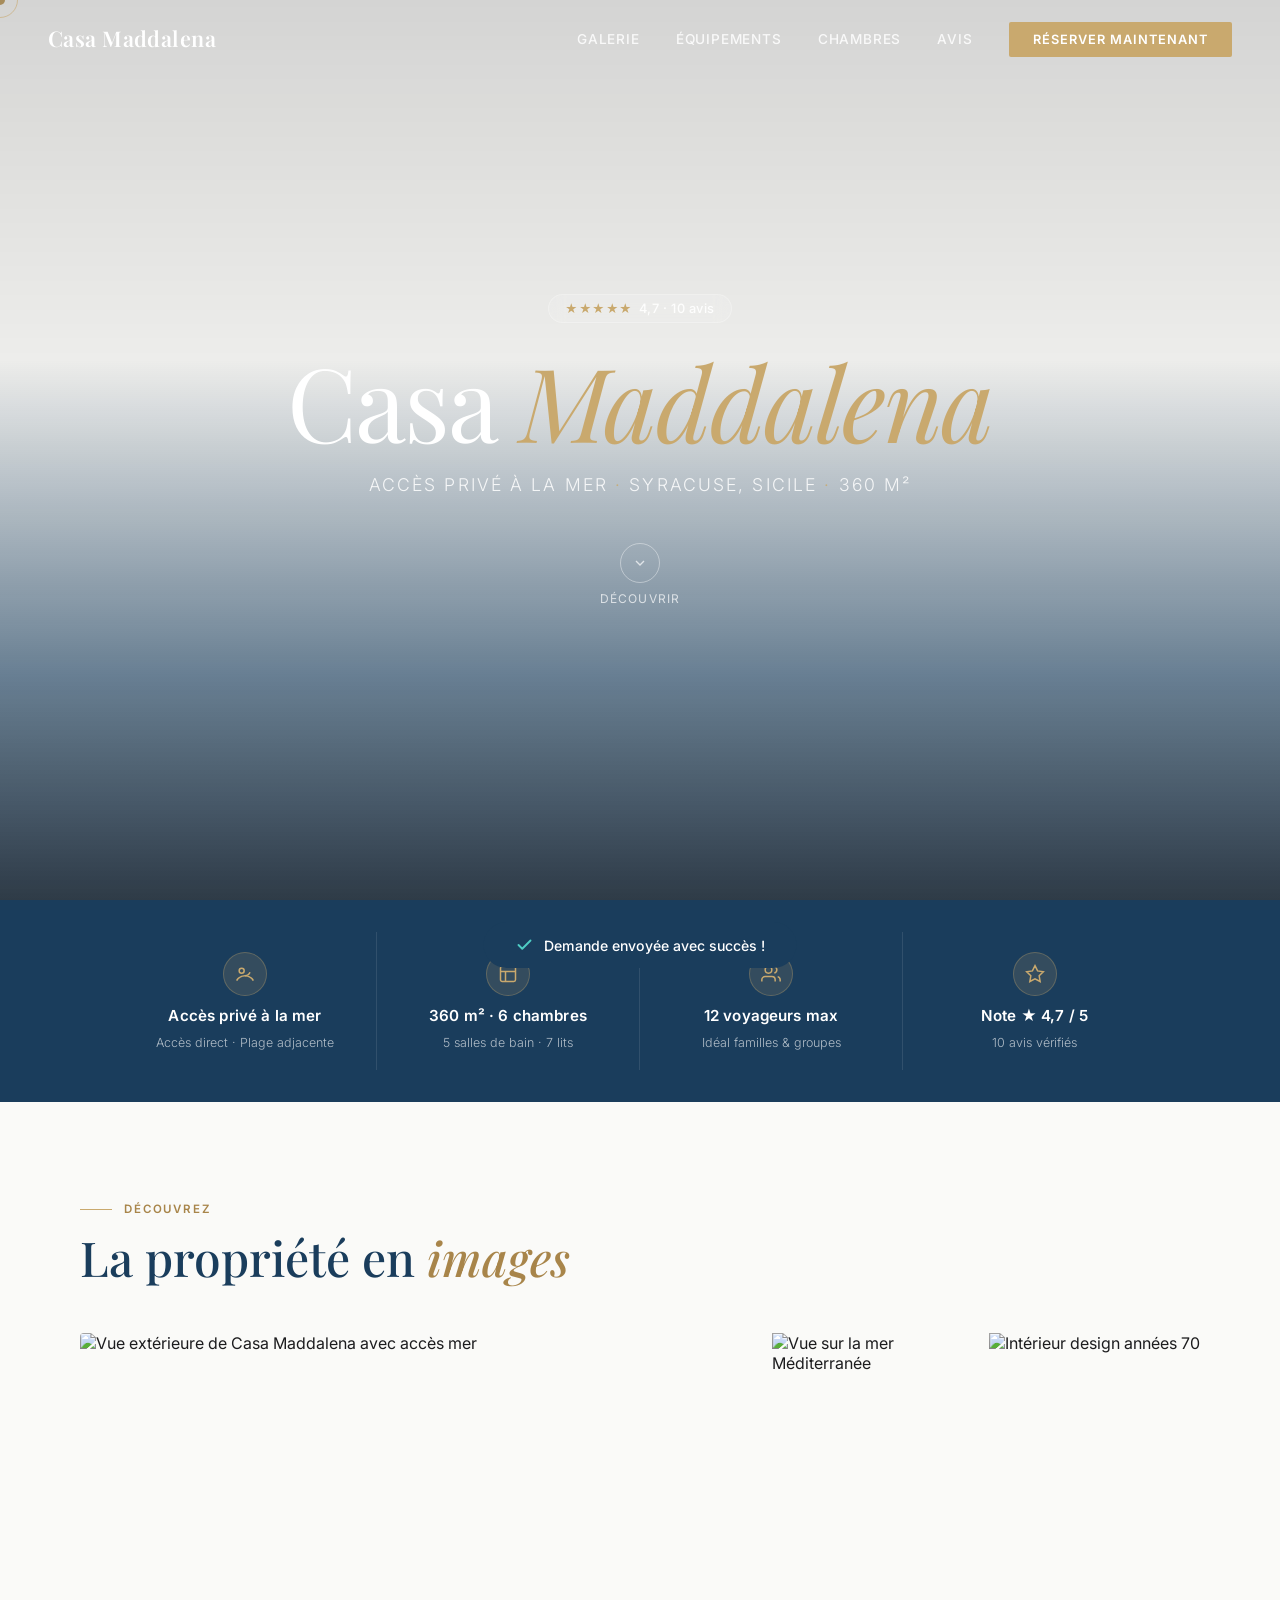
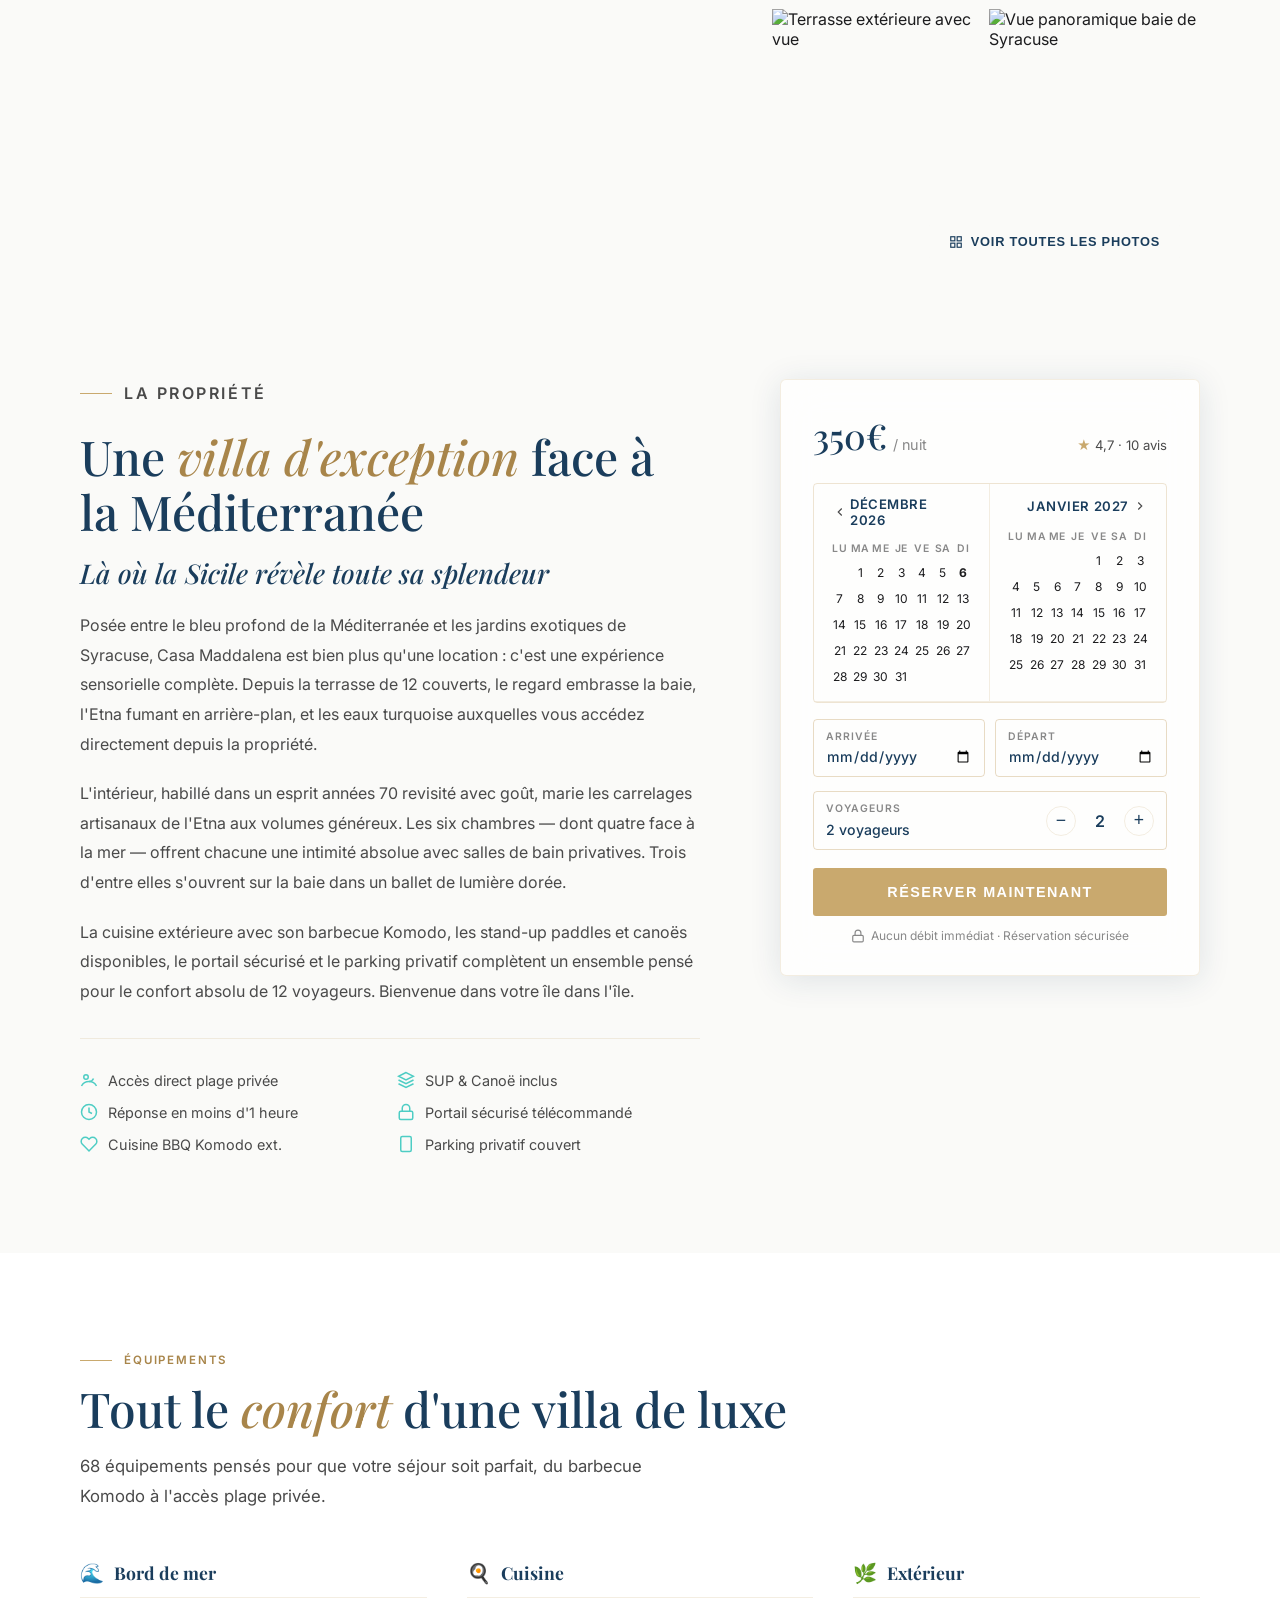
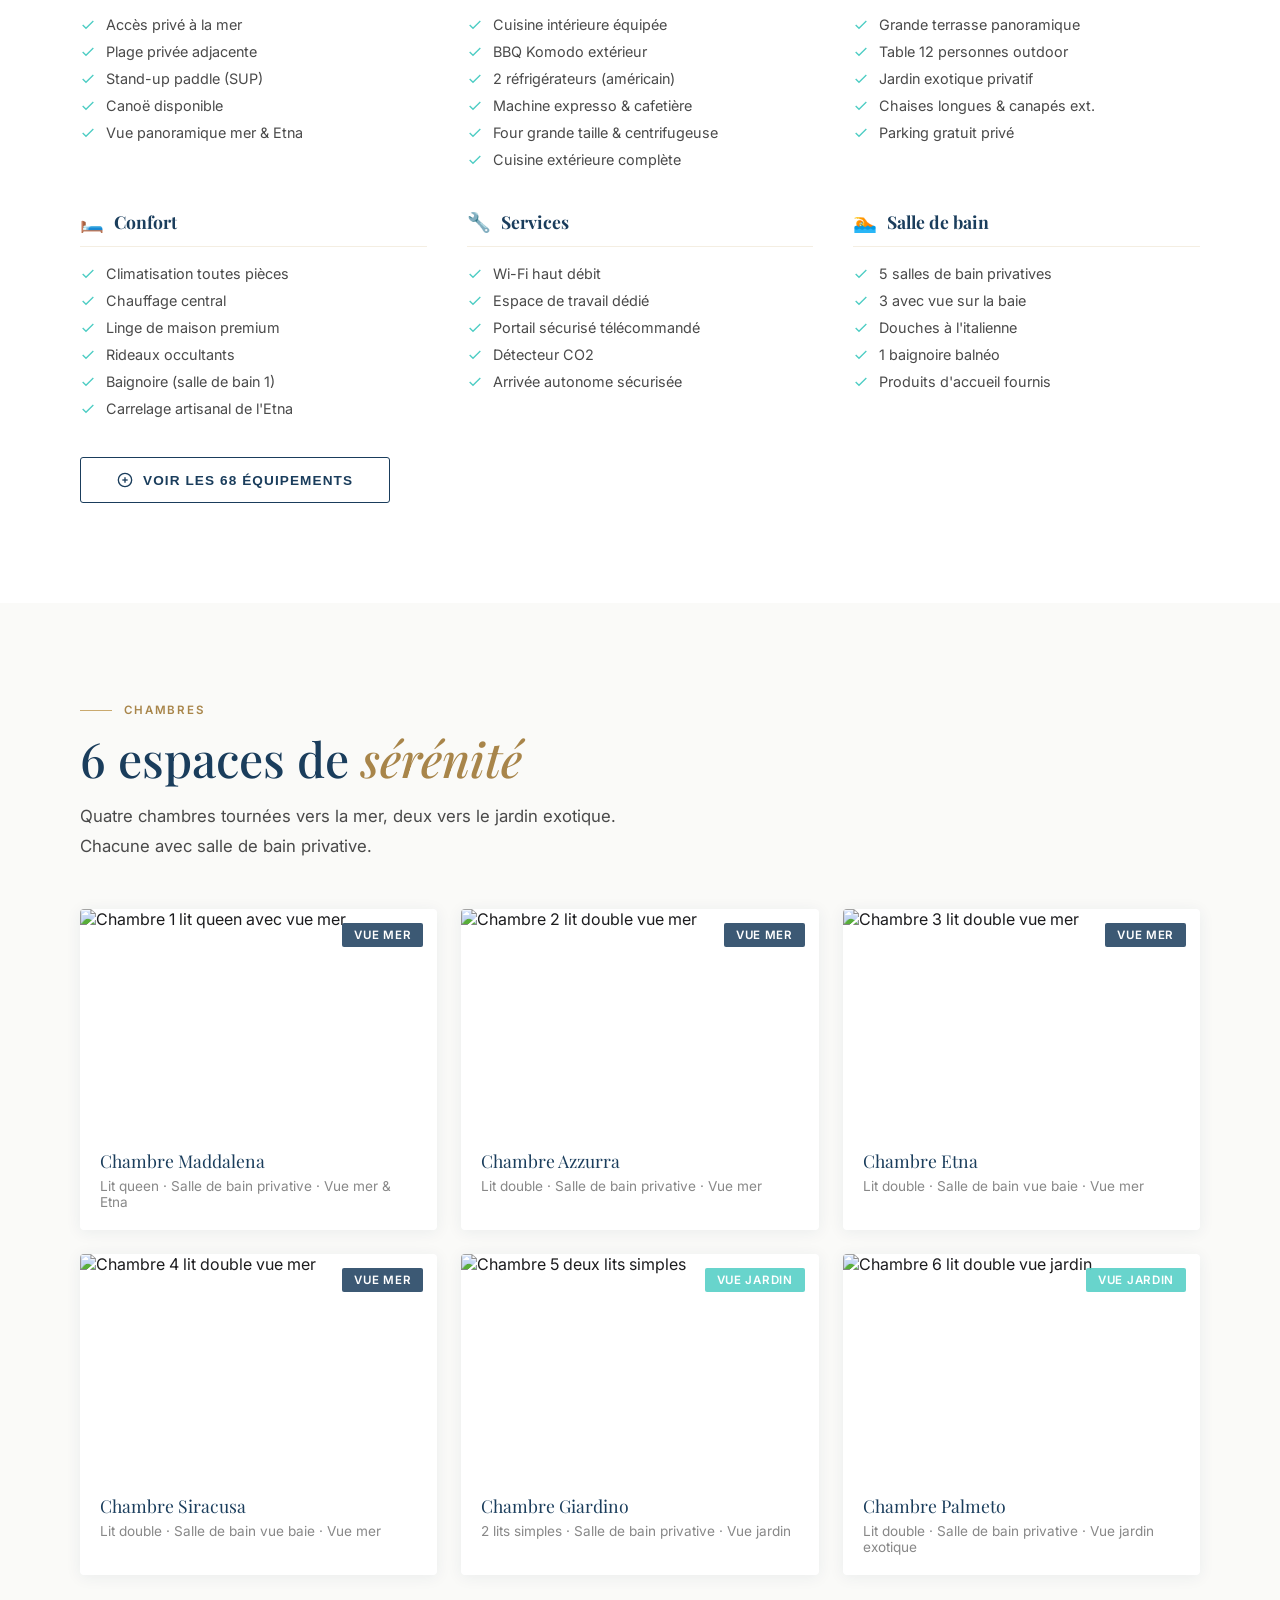
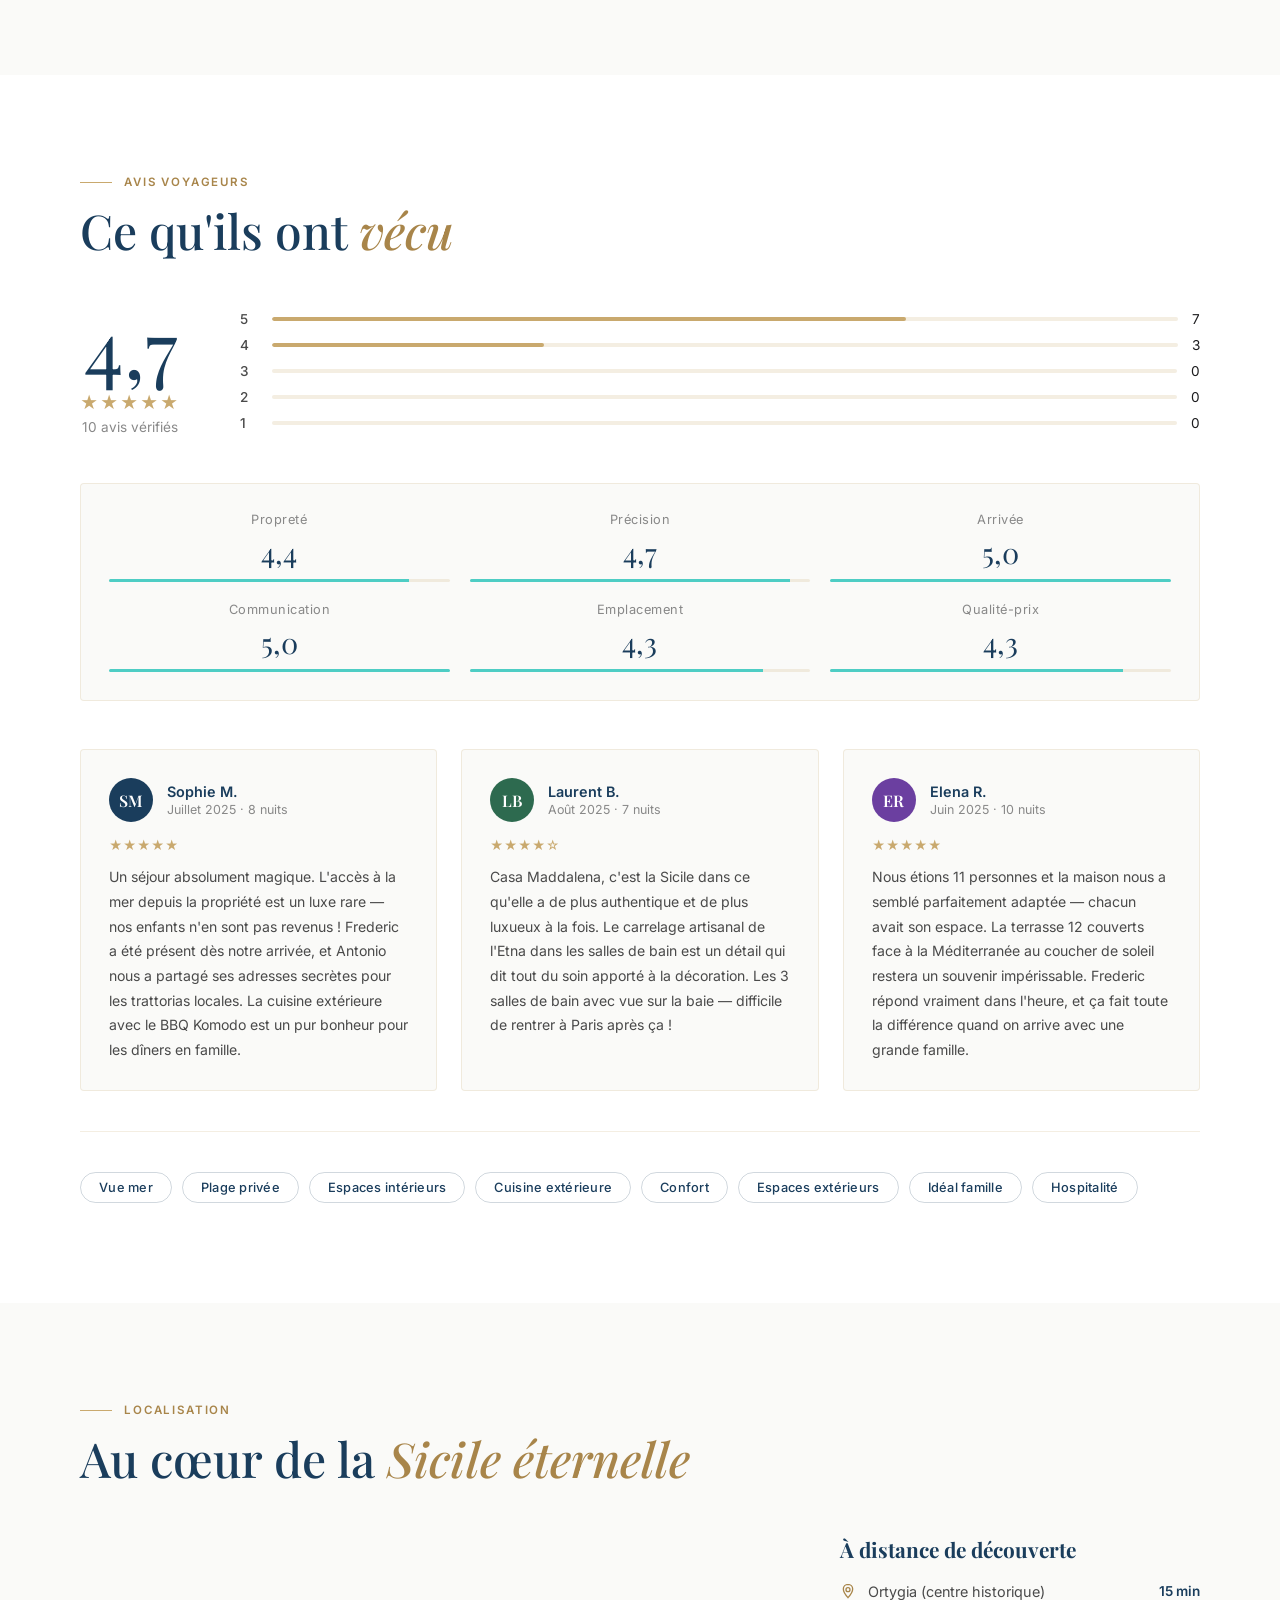
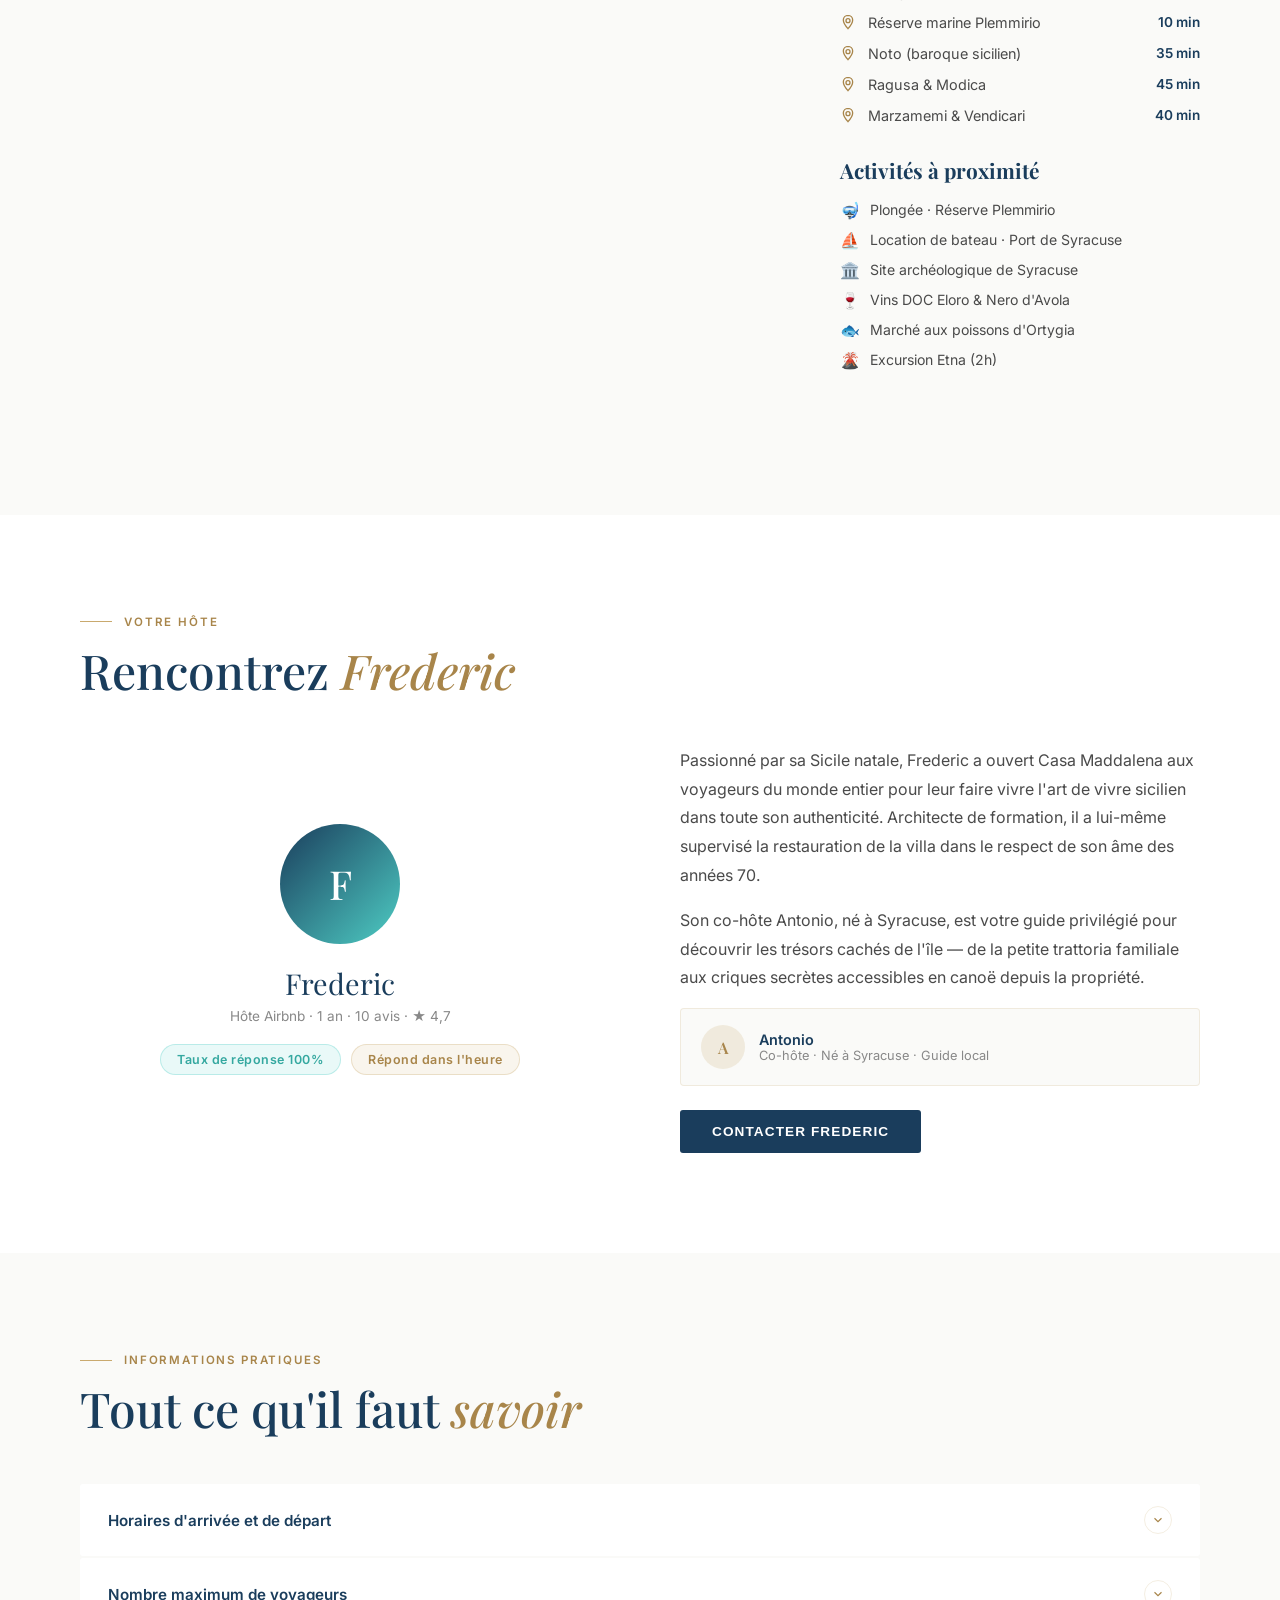
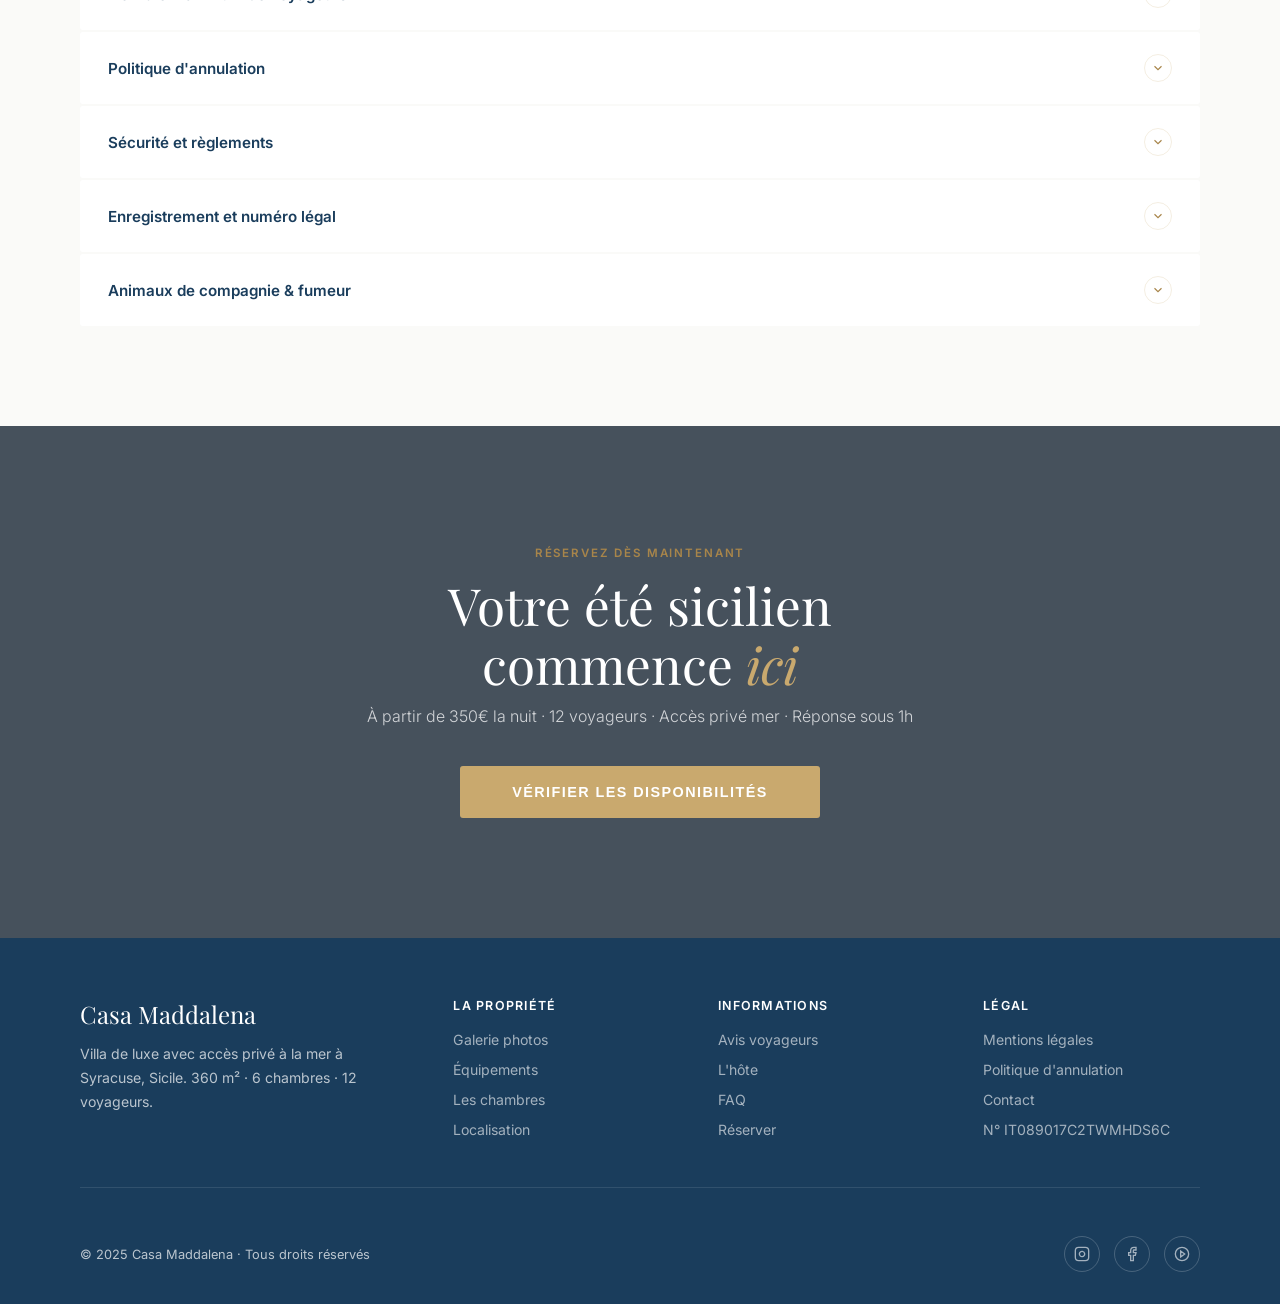
==== commit 411257ac: "Update index.html" ====
--- a/index.html
+++ b/index.html
@@ -1,553 +1,2486 @@
 <!DOCTYPE html>
 <html lang="fr">
 <head>
-  <meta charset="UTF-8">
-  <meta name="viewport" content="width=device-width, initial-scale=1.0">
-  <title>Casa Maddalena – Luxury Sea Apartment, Sicily</title>
-  <!-- Fonts & Icons -->
-  <link rel="preconnect" href="https://fonts.googleapis.com">
-  <link rel="preconnect" href="https://fonts.gstatic.com" crossorigin>
-  <link href="https://fonts.googleapis.com/css2?family=Playfair+Display:ital,wght@0,400;0,600;1,400&family=Inter:wght@300;400;500;600&display=swap" rel="stylesheet">
-  <link rel="stylesheet" href="https://cdnjs.cloudflare.com/ajax/libs/font-awesome/6.0.0-beta3/css/all.min.css">
-  <!-- GSAP & ScrollTrigger -->
-  <script src="https://cdnjs.cloudflare.com/ajax/libs/gsap/3.12.5/gsap.min.js"></script>
-  <script src="https://cdnjs.cloudflare.com/ajax/libs/gsap/3.12.5/ScrollTrigger.min.js"></script>
-  <style>
-    /* ---------- RESET & VARIABLES ---------- */
-    * { margin: 0; padding: 0; box-sizing: border-box; }
-    html { scroll-behavior: smooth; }
-    body {
-      background: #0a0a0a; /* noir profond */
-      color: #f5efe9; /* blanc cassé */
-      font-family: 'Inter', sans-serif;
-      font-weight: 300;
-      line-height: 1.6;
-      overflow-x: hidden;
-    }
-    h1, h2, h3, .serif {
-      font-family: 'Playfair Display', serif;
-      font-weight: 400;
-      letter-spacing: -0.02em;
-    }
-    h2 { font-size: clamp(2.2rem, 6vw, 4rem); margin-bottom: 2rem; font-weight: 400; border-left: 4px solid #d4af37; padding-left: 1.5rem; }
-    .gold { color: #d4af37; }
-    .container { width: 90%; max-width: 1400px; margin: 0 auto; }
-    section { padding: 6rem 0; position: relative; }
-    img { width: 100%; height: auto; display: block; object-fit: cover; }
-
-    /* ---------- PREMIUM SCROLLBAR ---------- */
-    ::-webkit-scrollbar { width: 8px; }
-    ::-webkit-scrollbar-track { background: #1a1a1a; }
-    ::-webkit-scrollbar-thumb { background: #d4af37; border-radius: 4px; }
-
-    /* ---------- HERO (VIDEO FALLBACK) ---------- */
-    .hero {
-      height: 100vh;
-      position: relative;
-      display: flex;
-      align-items: center;
-      justify-content: center;
-      text-align: center;
-      overflow: hidden;
-    }
-    #hero-video {
-      position: absolute;
-      top: 50%; left: 50%;
-      transform: translate(-50%, -50%);
-      min-width: 100%; min-height: 100%;
-      width: auto; height: auto;
-      object-fit: cover;
-      z-index: 1;
-      opacity: 0.9;
-    }
-    .hero-overlay {
-      position: absolute;
-      top: 0; left: 0; width: 100%; height: 100%;
-      background: rgba(10, 10, 10, 0.35);
-      z-index: 2;
-    }
-    .hero-content {
-      position: relative;
-      z-index: 3;
-      max-width: 1000px;
-      padding: 2rem;
-    }
-    .hero-content h1 {
-      font-size: clamp(2.8rem, 10vw, 6rem);
-      line-height: 1.1;
-      margin-bottom: 1rem;
-      text-shadow: 0 4px 20px rgba(0,0,0,0.5);
-      animation: fadeUp 1.8s cubic-bezier(0.19, 1, 0.22, 1) forwards;
-    }
-    .hero-content p {
-      font-size: clamp(1.1rem, 3vw, 1.6rem);
-      font-weight: 300;
-      letter-spacing: 2px;
-      margin-bottom: 2.5rem;
-      text-transform: uppercase;
-      animation: fadeUp 1.8s 0.2s cubic-bezier(0.19, 1, 0.22, 1) forwards;
-      opacity: 0;
-    }
-    .hero-btns {
-      display: flex;
-      gap: 1.5rem;
-      justify-content: center;
-      flex-wrap: wrap;
-      opacity: 0;
-      animation: fadeUp 1.8s 0.4s cubic-bezier(0.19, 1, 0.22, 1) forwards;
-    }
-    .btn {
-      padding: 1rem 2.8rem;
-      border: 1px solid rgba(255,255,255,0.3);
-      background: transparent;
-      color: white;
-      font-weight: 500;
-      letter-spacing: 2px;
-      text-decoration: none;
-      font-size: 0.9rem;
-      transition: all 0.6s cubic-bezier(0.19, 1, 0.22, 1);
-      position: relative;
-      overflow: hidden;
-    }
-    .btn:before {
-      content: '';
-      position: absolute;
-      top: 0; left: -100%;
-      width: 100%; height: 100%;
-      background: #d4af37;
-      transition: left 0.6s cubic-bezier(0.19, 1, 0.22, 1);
-      z-index: -1;
-    }
-    .btn:hover {
-      border-color: #d4af37;
-      color: #0a0a0a;
-    }
-    .btn:hover:before { left: 0; }
-    .btn-primary {
-      background: #d4af37;
-      border-color: #d4af37;
-      color: #0a0a0a;
-    }
-    .btn-primary:before { background: #fff; }
-    .btn-primary:hover { color: #0a0a0a; border-color: #fff; }
-
-    /* ---------- ANIMATIONS ---------- */
-    @keyframes fadeUp {
-      0% { opacity: 0; transform: translateY(40px); }
-      100% { opacity: 1; transform: translateY(0); }
-    }
-    .fade-section {
-      opacity: 0;
-      transform: translateY(30px);
-      transition: opacity 1.2s ease, transform 1.2s ease;
-    }
-    .fade-section.visible {
-      opacity: 1;
-      transform: translateY(0);
-    }
-
-    /* ---------- ABOUT (2 colonnes luxe) ---------- */
-    .about-grid {
-      display: grid;
-      grid-template-columns: 1fr 1fr;
-      gap: 4rem;
-      align-items: center;
-    }
-    .about-text p { font-size: 1.2rem; margin-bottom: 2rem; color: #ccc; }
-    .feature-list {
-      display: grid;
-      grid-template-columns: repeat(2, 1fr);
-      gap: 1.2rem;
-      list-style: none;
-    }
-    .feature-list li {
-      display: flex;
-      align-items: center;
-      gap: 0.8rem;
-      font-size: 1rem;
-      border-bottom: 1px solid rgba(212, 175, 55, 0.2);
-      padding-bottom: 0.6rem;
-    }
-    .feature-list i { color: #d4af37; width: 20px; }
-
-    /* ---------- GALLERY (hover premium) ---------- */
-    .gallery-grid {
-      display: grid;
-      grid-template-columns: repeat(4, 1fr);
-      gap: 1.5rem;
-      margin-top: 3rem;
-    }
-    .gallery-item {
-      position: relative;
-      overflow: hidden;
-      aspect-ratio: 4/5;
-      cursor: pointer;
-    }
-    .gallery-item img {
-      width: 100%; height: 100%;
-      object-fit: cover;
-      transition: transform 1.2s cubic-bezier(0.19, 1, 0.22, 1);
-    }
-    .gallery-item .overlay {
-      position: absolute;
-      inset: 0;
-      background: linear-gradient(to top, rgba(0,0,0,0.7), transparent);
-      display: flex;
-      align-items: flex-end;
-      padding: 1.5rem;
-      opacity: 0;
-      transition: opacity 0.5s ease;
-      color: white;
-      font-size: 1.2rem;
-      font-family: 'Playfair Display', serif;
-    }
-    .gallery-item:hover img { transform: scale(1.1); }
-    .gallery-item:hover .overlay { opacity: 1; }
-
-    /* ---------- EXPERIENCE CARDS ---------- */
-    .exp-cards {
-      display: grid;
-      grid-template-columns: repeat(2, 1fr);
-      gap: 2rem;
-      margin: 3rem 0;
-    }
-    .exp-card {
-      background: #111;
-      padding: 2.5rem;
-      border-bottom: 2px solid #d4af37;
-      transition: transform 0.4s ease;
-    }
-    .exp-card:hover { transform: translateY(-10px); }
-    .exp-card h3 { font-size: 2rem; margin-bottom: 1rem; color: #d4af37; }
-    .exp-card p { color: #aaa; }
-
-    /* ---------- LOCATION / MAP ---------- */
-    .map-container {
-      background: #1a1a1a;
-      height: 400px;
-      margin: 2rem 0;
-      position: relative;
-      background-image: url('data:image/svg+xml;utf8,<svg xmlns="http://www.w3.org/2000/svg" viewBox="0 0 800 400" fill="%23333"><path d="M0 0h800v400H0z"/><circle cx="400" cy="150" r="20" fill="%23d4af37"/><text x="420" y="160" fill="%23ccc" font-family="Inter" font-size="14">Syracuse</text><text x="200" y="80" fill="%23666" font-size="12">Ortigia</text><text x="500" y="280" fill="%23666" font-size="12">Etna</text></svg>');
-      background-size: cover;
-      display: flex;
-      align-items: center;
-      justify-content: center;
-    }
-    .map-overlay {
-      background: rgba(10,10,10,0.8);
-      padding: 2rem 3rem;
-      border-left: 6px solid #d4af37;
-      backdrop-filter: blur(5px);
-      text-align: center;
-    }
-    .map-overlay p { font-size: 1.2rem; }
-
-    /* ---------- AMENITIES GRID ---------- */
-    .amenities-grid {
-      display: grid;
-      grid-template-columns: repeat(4, 1fr);
-      gap: 2rem;
-      margin-top: 2rem;
-    }
-    .amenity-item {
-      text-align: center;
-      padding: 2rem 1rem;
-      background: #111;
-      transition: all 0.3s;
-      border: 1px solid transparent;
-    }
-    .amenity-item:hover { border-color: #d4af37; }
-    .amenity-item i { font-size: 2.2rem; color: #d4af37; margin-bottom: 1rem; }
-    .amenity-item span { display: block; font-size: 1rem; text-transform: uppercase; letter-spacing: 2px; }
-
-    /* ---------- TESTIMONIALS ---------- */
-    .testimonial-slider {
-      display: flex;
-      gap: 2rem;
-      overflow-x: auto;
-      padding: 2rem 0;
-      scroll-snap-type: x mandatory;
-    }
-    .testimonial-slider::-webkit-scrollbar { height: 4px; }
-    .testimonial {
-      min-width: 350px;
-      background: #111;
-      padding: 2.5rem;
-      scroll-snap-align: start;
-      border-radius: 4px;
-      box-shadow: 0 20px 40px rgba(0,0,0,0.4);
-    }
-    .testimonial i { color: #d4af37; font-size: 2rem; opacity: 0.4; }
-    .testimonial p { font-size: 1.1rem; margin: 1.5rem 0; }
-    .testimonial h4 { color: #d4af37; }
-
-    /* ---------- BOOKING SECTION ---------- */
-    .booking {
-      background: linear-gradient(135deg, #0f0f0f 0%, #1c1c1c 100%);
-      text-align: center;
-      border-top: 1px solid rgba(212,175,55,0.3);
-      border-bottom: 1px solid rgba(212,175,55,0.3);
-    }
-    .booking h2 { border-left: none; text-align: center; }
-    .booking-btns { display: flex; gap: 2rem; justify-content: center; margin: 3rem 0; flex-wrap: wrap; }
-
-    /* ---------- FOOTER ---------- */
-    footer {
-      background: #050505;
-      padding: 3rem 0;
-      text-align: center;
-      font-size: 0.9rem;
-      color: #777;
-    }
-    footer .socials { display: flex; gap: 2rem; justify-content: center; margin: 1.5rem 0; }
-    footer a { color: #aaa; text-decoration: none; transition: color 0.3s; }
-    footer a:hover { color: #d4af37; }
-
-    /* ---------- FULLSCREEN GALLERY (lightbox) ---------- */
-    .lightbox {
-      display: none;
-      position: fixed;
-      top: 0; left: 0; width: 100%; height: 100%;
-      background: rgba(0,0,0,0.95);
-      z-index: 1000;
-      justify-content: center;
-      align-items: center;
-    }
-    .lightbox img {
-      max-width: 90vw;
-      max-height: 90vh;
-      border: 2px solid #d4af37;
-    }
-    .close-lightbox {
-      position: absolute;
-      top: 30px; right: 50px;
-      color: white;
-      font-size: 3rem;
-      cursor: pointer;
-    }
-
-    /* ---------- RESPONSIVE ---------- */
-    @media (max-width: 900px) {
-      .about-grid, .exp-cards { grid-template-columns: 1fr; }
-      .gallery-grid { grid-template-columns: repeat(2, 1fr); }
-      .amenities-grid { grid-template-columns: repeat(2, 1fr); }
-      .hero-btns { flex-direction: column; align-items: center; }
-      .btn { width: 80%; }
-    }
-    @media (max-width: 500px) {
-      .gallery-grid { grid-template-columns: 1fr; }
-      .amenities-grid { grid-template-columns: 1fr; }
-    }
-  </style>
+<meta charset="UTF-8">
+<meta name="viewport" content="width=device-width, initial-scale=1.0">
+<title>Casa Maddalena — Accès privé à la mer · Syracuse, Sicile</title>
+<link rel="preconnect" href="https://fonts.googleapis.com">
+<link rel="preconnect" href="https://fonts.gstatic.com" crossorigin>
+<link href="https://fonts.googleapis.com/css2?family=Playfair+Display:ital,wght@0,400;0,500;0,600;0,700;1,400;1,500&family=Inter:wght@300;400;500;600&display=swap" rel="stylesheet">
+<style>
+  :root {
+    --ivory: #FAFAF8;
+    --deep-blue: #1A3D5C;
+    --gold: #C9A96E;
+    --gold-dark: #A8854A;
+    --turquoise: #4ECDC4;
+    --turquoise-dark: #35A8A0;
+    --text-dark: #1C1C1E;
+    --text-mid: #4A4A4A;
+    --text-light: #888;
+    --white: #FFFFFF;
+    --border: rgba(201,169,110,0.2);
+    --shadow: 0 4px 32px rgba(26,61,92,0.12);
+    --shadow-hover: 0 8px 48px rgba(26,61,92,0.2);
+  }
+
+  *, *::before, *::after { box-sizing: border-box; margin: 0; padding: 0; }
+
+  html { scroll-behavior: smooth; font-size: 16px; }
+
+  body {
+    font-family: 'Inter', sans-serif;
+    background: var(--ivory);
+    color: var(--text-dark);
+    overflow-x: hidden;
+    cursor: none;
+  }
+
+  /* CUSTOM CURSOR */
+  .cursor {
+    position: fixed;
+    width: 10px;
+    height: 10px;
+    background: var(--gold);
+    border-radius: 50%;
+    pointer-events: none;
+    z-index: 10000;
+    transform: translate(-50%, -50%);
+    transition: width 0.2s, height 0.2s, background 0.2s;
+    mix-blend-mode: multiply;
+  }
+  .cursor-ring {
+    position: fixed;
+    width: 36px;
+    height: 36px;
+    border: 1.5px solid var(--gold);
+    border-radius: 50%;
+    pointer-events: none;
+    z-index: 9999;
+    transform: translate(-50%, -50%);
+    transition: all 0.12s ease;
+    opacity: 0.6;
+  }
+  body:hover .cursor { opacity: 1; }
+  a:hover ~ .cursor, button:hover ~ .cursor { width: 18px; height: 18px; }
+
+  /* TYPOGRAPHY */
+  h1,h2,h3 { font-family: 'Playfair Display', serif; }
+
+  /* NAVBAR */
+  nav {
+    position: fixed;
+    top: 0;
+    left: 0;
+    right: 0;
+    z-index: 900;
+    padding: 24px 48px;
+    display: flex;
+    align-items: center;
+    justify-content: space-between;
+    transition: all 0.4s ease;
+  }
+  nav.scrolled {
+    background: rgba(250,250,248,0.95);
+    backdrop-filter: blur(16px);
+    -webkit-backdrop-filter: blur(16px);
+    padding: 16px 48px;
+    box-shadow: 0 1px 0 rgba(26,61,92,0.08);
+  }
+  .nav-logo {
+    font-family: 'Playfair Display', serif;
+    font-size: 1.35rem;
+    font-weight: 600;
+    color: var(--white);
+    letter-spacing: 0.02em;
+    text-decoration: none;
+    transition: color 0.4s;
+  }
+  nav.scrolled .nav-logo { color: var(--deep-blue); }
+  .nav-links {
+    display: flex;
+    align-items: center;
+    gap: 36px;
+    list-style: none;
+  }
+  .nav-links a {
+    font-size: 0.85rem;
+    font-weight: 500;
+    letter-spacing: 0.06em;
+    text-transform: uppercase;
+    color: rgba(255,255,255,0.85);
+    text-decoration: none;
+    transition: color 0.3s;
+  }
+  nav.scrolled .nav-links a { color: var(--text-mid); }
+  .nav-links a:hover { color: var(--gold); }
+  nav.scrolled .nav-links a:hover { color: var(--gold-dark); }
+  .nav-cta {
+    background: var(--gold);
+    color: var(--white) !important;
+    padding: 10px 24px;
+    border-radius: 2px;
+    font-size: 0.8rem !important;
+    font-weight: 600 !important;
+    letter-spacing: 0.08em !important;
+    text-transform: uppercase !important;
+    transition: background 0.3s, transform 0.2s !important;
+  }
+  .nav-cta:hover { background: var(--gold-dark) !important; transform: translateY(-1px); }
+
+  .burger {
+    display: none;
+    flex-direction: column;
+    gap: 5px;
+    cursor: pointer;
+    padding: 4px;
+  }
+  .burger span {
+    display: block;
+    width: 24px;
+    height: 2px;
+    background: var(--white);
+    transition: all 0.3s;
+  }
+  nav.scrolled .burger span { background: var(--deep-blue); }
+
+  /* MOBILE NAV */
+  .mobile-nav {
+    position: fixed;
+    top: 0; left: 0; right: 0; bottom: 0;
+    background: var(--deep-blue);
+    z-index: 950;
+    display: flex;
+    flex-direction: column;
+    align-items: center;
+    justify-content: center;
+    gap: 32px;
+    transform: translateX(100%);
+    transition: transform 0.4s cubic-bezier(0.77,0,0.175,1);
+  }
+  .mobile-nav.open { transform: translateX(0); }
+  .mobile-nav a {
+    font-family: 'Playfair Display', serif;
+    font-size: 2rem;
+    color: var(--white);
+    text-decoration: none;
+    opacity: 0.85;
+    transition: opacity 0.2s, color 0.2s;
+  }
+  .mobile-nav a:hover { opacity: 1; color: var(--gold); }
+  .mobile-nav-close {
+    position: absolute;
+    top: 24px; right: 24px;
+    font-size: 2rem;
+    color: var(--white);
+    cursor: pointer;
+    background: none;
+    border: none;
+    font-family: 'Inter', sans-serif;
+  }
+
+  /* HERO */
+  #hero {
+    position: relative;
+    height: 100vh;
+    min-height: 700px;
+    overflow: hidden;
+    display: flex;
+    align-items: center;
+    justify-content: center;
+  }
+  .hero-bg {
+    position: absolute;
+    inset: 0;
+    background-image: url('https://a0.muscache.com/im/pictures/miso/Hosting-1325959052450938203/original/4dd94e1e-072c-4044-8299-0571e3ba655e.jpeg');
+    background-size: cover;
+    background-position: center 40%;
+    transform: scale(1.05);
+    transition: transform 0.1s linear;
+    will-change: transform;
+  }
+  .hero-overlay {
+    position: absolute;
+    inset: 0;
+    background: linear-gradient(
+      to bottom,
+      rgba(0,0,0,0.15) 0%,
+      rgba(0,0,0,0.05) 40%,
+      rgba(26,61,92,0.65) 75%,
+      rgba(10,25,40,0.85) 100%
+    );
+  }
+  .hero-content {
+    position: relative;
+    z-index: 2;
+    text-align: center;
+    color: var(--white);
+    padding: 0 24px;
+    max-width: 900px;
+  }
+  .hero-badge {
+    display: inline-flex;
+    align-items: center;
+    gap: 6px;
+    background: rgba(255,255,255,0.12);
+    backdrop-filter: blur(8px);
+    border: 1px solid rgba(255,255,255,0.25);
+    border-radius: 100px;
+    padding: 6px 16px;
+    font-size: 0.8rem;
+    font-weight: 500;
+    letter-spacing: 0.04em;
+    margin-bottom: 24px;
+    color: rgba(255,255,255,0.9);
+  }
+  .hero-badge .stars { color: var(--gold); font-size: 0.75rem; }
+  .hero-title {
+    font-size: clamp(3.5rem, 8vw, 7rem);
+    font-weight: 400;
+    line-height: 1.05;
+    letter-spacing: -0.02em;
+    margin-bottom: 20px;
+  }
+  .hero-title em { font-style: italic; color: var(--gold); }
+  .hero-sub {
+    font-size: clamp(0.9rem, 1.5vw, 1.1rem);
+    font-weight: 300;
+    letter-spacing: 0.12em;
+    text-transform: uppercase;
+    opacity: 0.85;
+    margin-bottom: 48px;
+  }
+  .hero-sub span { color: var(--gold); }
+  .hero-scroll {
+    display: inline-flex;
+    flex-direction: column;
+    align-items: center;
+    gap: 8px;
+    cursor: pointer;
+    color: rgba(255,255,255,0.7);
+    font-size: 0.75rem;
+    letter-spacing: 0.1em;
+    text-transform: uppercase;
+    text-decoration: none;
+    transition: opacity 0.3s;
+  }
+  .hero-scroll:hover { opacity: 1; color: var(--gold); }
+  .scroll-arrow {
+    width: 40px;
+    height: 40px;
+    border: 1px solid rgba(255,255,255,0.4);
+    border-radius: 50%;
+    display: flex;
+    align-items: center;
+    justify-content: center;
+    animation: bounce 2s infinite;
+  }
+  .scroll-arrow svg { width: 16px; height: 16px; fill: none; stroke: currentColor; stroke-width: 2; }
+  @keyframes bounce {
+    0%, 100% { transform: translateY(0); }
+    50% { transform: translateY(6px); }
+  }
+
+  /* HIGHLIGHTS BAND */
+  #highlights {
+    background: var(--deep-blue);
+    padding: 32px 0;
+  }
+  .highlights-inner {
+    max-width: 1100px;
+    margin: 0 auto;
+    display: grid;
+    grid-template-columns: repeat(4, 1fr);
+    padding: 0 24px;
+  }
+  .highlight-item {
+    display: flex;
+    flex-direction: column;
+    align-items: center;
+    text-align: center;
+    gap: 10px;
+    padding: 20px 16px;
+    border-right: 1px solid rgba(255,255,255,0.1);
+    color: var(--white);
+  }
+  .highlight-item:last-child { border-right: none; }
+  .highlight-icon {
+    width: 44px;
+    height: 44px;
+    background: rgba(201,169,110,0.15);
+    border: 1px solid rgba(201,169,110,0.3);
+    border-radius: 50%;
+    display: flex;
+    align-items: center;
+    justify-content: center;
+  }
+  .highlight-icon svg { width: 20px; height: 20px; fill: none; stroke: var(--gold); stroke-width: 1.8; }
+  .highlight-label {
+    font-size: 0.95rem;
+    font-weight: 600;
+    letter-spacing: 0.01em;
+  }
+  .highlight-desc {
+    font-size: 0.78rem;
+    opacity: 0.65;
+    font-weight: 300;
+  }
+
+  /* SECTIONS */
+  section { padding: 100px 0; }
+  .section-container { max-width: 1200px; margin: 0 auto; padding: 0 40px; }
+  .section-label {
+    font-size: 0.72rem;
+    font-weight: 600;
+    letter-spacing: 0.16em;
+    text-transform: uppercase;
+    color: var(--gold-dark);
+    display: flex;
+    align-items: center;
+    gap: 12px;
+    margin-bottom: 14px;
+  }
+  .section-label::before {
+    content: '';
+    display: block;
+    width: 32px;
+    height: 1px;
+    background: var(--gold);
+  }
+  .section-title {
+    font-size: clamp(2rem, 4vw, 3rem);
+    font-weight: 500;
+    color: var(--deep-blue);
+    line-height: 1.15;
+    margin-bottom: 16px;
+  }
+  .section-title em { font-style: italic; color: var(--gold-dark); }
+  .section-intro {
+    font-size: 1.05rem;
+    color: var(--text-mid);
+    line-height: 1.75;
+    max-width: 580px;
+  }
+
+  /* GALLERY */
+  #gallery { padding-bottom: 0; }
+  .gallery-grid {
+    display: grid;
+    grid-template-columns: 1.6fr 1fr;
+    grid-template-rows: 320px 220px;
+    gap: 6px;
+    margin-top: 48px;
+    border-radius: 4px;
+    overflow: hidden;
+  }
+  .gallery-main {
+    grid-row: 1 / 3;
+    position: relative;
+    overflow: hidden;
+    cursor: pointer;
+  }
+  .gallery-sub-grid {
+    display: grid;
+    grid-template-columns: 1fr 1fr;
+    grid-template-rows: 1fr 1fr;
+    gap: 6px;
+    grid-row: 1 / 3;
+  }
+  .gallery-item {
+    position: relative;
+    overflow: hidden;
+    cursor: pointer;
+  }
+  .gallery-item img, .gallery-main img {
+    width: 100%;
+    height: 100%;
+    object-fit: cover;
+    transition: transform 0.6s cubic-bezier(0.25,0.46,0.45,0.94);
+    display: block;
+  }
+  .gallery-item:hover img, .gallery-main:hover img { transform: scale(1.06); }
+  .gallery-overlay {
+    position: absolute;
+    inset: 0;
+    background: rgba(26,61,92,0);
+    transition: background 0.3s;
+    display: flex;
+    align-items: center;
+    justify-content: center;
+  }
+  .gallery-item:hover .gallery-overlay, .gallery-main:hover .gallery-overlay {
+    background: rgba(26,61,92,0.25);
+  }
+  .gallery-zoom {
+    width: 48px;
+    height: 48px;
+    border: 2px solid var(--white);
+    border-radius: 50%;
+    display: flex;
+    align-items: center;
+    justify-content: center;
+    opacity: 0;
+    transform: scale(0.7);
+    transition: all 0.3s;
+    color: var(--white);
+  }
+  .gallery-zoom svg { width: 20px; height: 20px; fill: none; stroke: currentColor; stroke-width: 2; }
+  .gallery-item:hover .gallery-zoom, .gallery-main:hover .gallery-zoom { opacity: 1; transform: scale(1); }
+  .gallery-all-btn {
+    position: absolute;
+    bottom: 20px;
+    right: 20px;
+    background: rgba(250,250,248,0.92);
+    backdrop-filter: blur(8px);
+    border: none;
+    padding: 10px 20px;
+    border-radius: 3px;
+    font-size: 0.8rem;
+    font-weight: 600;
+    letter-spacing: 0.06em;
+    text-transform: uppercase;
+    color: var(--deep-blue);
+    cursor: pointer;
+    display: flex;
+    align-items: center;
+    gap: 8px;
+    transition: background 0.2s;
+  }
+  .gallery-all-btn:hover { background: var(--white); }
+  .gallery-all-btn svg { width: 14px; height: 14px; fill: none; stroke: currentColor; stroke-width: 2; }
+  .gallery-container { position: relative; }
+
+  /* LIGHTBOX */
+  .lightbox {
+    display: none;
+    position: fixed;
+    inset: 0;
+    background: rgba(0,0,0,0.96);
+    z-index: 2000;
+    align-items: center;
+    justify-content: center;
+  }
+  .lightbox.open { display: flex; }
+  .lightbox-img {
+    max-width: 90vw;
+    max-height: 85vh;
+    object-fit: contain;
+    border-radius: 2px;
+    user-select: none;
+  }
+  .lightbox-close {
+    position: absolute;
+    top: 24px; right: 24px;
+    background: rgba(255,255,255,0.1);
+    border: 1px solid rgba(255,255,255,0.2);
+    color: var(--white);
+    width: 44px; height: 44px;
+    border-radius: 50%;
+    font-size: 1.2rem;
+    cursor: pointer;
+    display: flex; align-items: center; justify-content: center;
+    transition: background 0.2s;
+  }
+  .lightbox-close:hover { background: rgba(255,255,255,0.2); }
+  .lightbox-nav {
+    position: absolute;
+    top: 50%;
+    transform: translateY(-50%);
+    background: rgba(255,255,255,0.1);
+    border: 1px solid rgba(255,255,255,0.2);
+    color: var(--white);
+    width: 52px; height: 52px;
+    border-radius: 50%;
+    cursor: pointer;
+    display: flex; align-items: center; justify-content: center;
+    transition: background 0.2s;
+  }
+  .lightbox-nav:hover { background: rgba(255,255,255,0.2); }
+  .lightbox-prev { left: 24px; }
+  .lightbox-next { right: 24px; }
+  .lightbox-nav svg { width: 22px; height: 22px; fill: none; stroke: currentColor; stroke-width: 2; }
+  .lightbox-counter {
+    position: absolute;
+    bottom: 24px;
+    left: 50%;
+    transform: translateX(-50%);
+    color: rgba(255,255,255,0.6);
+    font-size: 0.85rem;
+    letter-spacing: 0.08em;
+  }
+
+  /* DESCRIPTION + BOOKING */
+  #description { background: var(--ivory); }
+  .desc-layout {
+    display: grid;
+    grid-template-columns: 1fr 420px;
+    gap: 80px;
+    align-items: start;
+  }
+  .desc-text h3 {
+    font-size: 1.7rem;
+    font-weight: 500;
+    color: var(--deep-blue);
+    margin-bottom: 20px;
+    font-style: italic;
+  }
+  .desc-text p {
+    font-size: 1rem;
+    line-height: 1.85;
+    color: var(--text-mid);
+    margin-bottom: 20px;
+  }
+  .desc-features {
+    display: grid;
+    grid-template-columns: 1fr 1fr;
+    gap: 14px;
+    margin-top: 32px;
+    padding-top: 32px;
+    border-top: 1px solid var(--border);
+  }
+  .desc-feature {
+    display: flex;
+    align-items: center;
+    gap: 10px;
+    font-size: 0.9rem;
+    color: var(--text-mid);
+  }
+  .desc-feature svg { width: 18px; height: 18px; fill: none; stroke: var(--turquoise); stroke-width: 2; flex-shrink: 0; }
+
+  /* BOOKING WIDGET */
+  .booking-widget {
+    position: sticky;
+    top: 24px;
+    background: rgba(255,255,255,0.72);
+    backdrop-filter: blur(20px);
+    -webkit-backdrop-filter: blur(20px);
+    border: 1px solid var(--border);
+    border-radius: 6px;
+    padding: 32px;
+    box-shadow: var(--shadow);
+  }
+  .booking-price {
+    display: flex;
+    align-items: baseline;
+    gap: 6px;
+    margin-bottom: 24px;
+  }
+  .booking-price .amount {
+    font-family: 'Playfair Display', serif;
+    font-size: 2.2rem;
+    font-weight: 500;
+    color: var(--deep-blue);
+  }
+  .booking-price .unit {
+    font-size: 0.9rem;
+    color: var(--text-light);
+  }
+  .booking-price .stars-small {
+    margin-left: auto;
+    font-size: 0.82rem;
+    color: var(--text-mid);
+  }
+  .booking-price .stars-small span { color: var(--gold); }
+
+  /* Calendar */
+  .cal-wrapper {
+    border: 1px solid rgba(201,169,110,0.3);
+    border-radius: 4px;
+    overflow: hidden;
+    margin-bottom: 16px;
+  }
+  .cal-header {
+    display: grid;
+    grid-template-columns: 1fr 1fr;
+    border-bottom: 1px solid rgba(201,169,110,0.2);
+  }
+  .cal-month {
+    padding: 12px 16px;
+    border-right: 1px solid rgba(201,169,110,0.2);
+  }
+  .cal-month:last-child { border-right: none; }
+  .cal-month-nav {
+    display: flex;
+    align-items: center;
+    justify-content: space-between;
+    margin-bottom: 10px;
+  }
+  .cal-month-name {
+    font-size: 0.82rem;
+    font-weight: 600;
+    color: var(--deep-blue);
+    letter-spacing: 0.04em;
+    text-transform: uppercase;
+  }
+  .cal-nav-btn {
+    background: none;
+    border: none;
+    cursor: pointer;
+    padding: 3px;
+    color: var(--text-mid);
+    transition: color 0.2s;
+    display: flex; align-items: center;
+  }
+  .cal-nav-btn:hover { color: var(--deep-blue); }
+  .cal-nav-btn svg { width: 14px; height: 14px; fill: none; stroke: currentColor; stroke-width: 2; }
+  .cal-grid { display: grid; grid-template-columns: repeat(7, 1fr); gap: 1px; }
+  .cal-dow {
+    font-size: 0.65rem;
+    font-weight: 600;
+    text-align: center;
+    color: var(--text-light);
+    letter-spacing: 0.06em;
+    padding: 4px 0;
+    text-transform: uppercase;
+  }
+  .cal-day {
+    font-size: 0.75rem;
+    text-align: center;
+    padding: 5px 2px;
+    cursor: pointer;
+    border-radius: 3px;
+    transition: background 0.2s, color 0.2s;
+    color: var(--text-dark);
+    position: relative;
+  }
+  .cal-day:hover:not(.blocked):not(.empty) { background: rgba(201,169,110,0.15); color: var(--deep-blue); }
+  .cal-day.blocked {
+    text-decoration: line-through;
+    color: #ccc;
+    cursor: not-allowed;
+    background: #fafafa;
+  }
+  .cal-day.selected-start, .cal-day.selected-end {
+    background: var(--deep-blue);
+    color: var(--white);
+    border-radius: 3px;
+  }
+  .cal-day.in-range {
+    background: rgba(26,61,92,0.08);
+    color: var(--deep-blue);
+    border-radius: 0;
+  }
+  .cal-day.empty { cursor: default; }
+  .cal-day.today { font-weight: 700; }
+
+  /* Date inputs row */
+  .date-row {
+    display: grid;
+    grid-template-columns: 1fr 1fr;
+    gap: 10px;
+    margin-bottom: 14px;
+  }
+  .date-field {
+    border: 1px solid rgba(201,169,110,0.4);
+    border-radius: 4px;
+    padding: 10px 12px;
+    font-size: 0.82rem;
+    font-family: 'Inter', sans-serif;
+  }
+  .date-field label {
+    display: block;
+    font-size: 0.65rem;
+    font-weight: 600;
+    letter-spacing: 0.1em;
+    text-transform: uppercase;
+    color: var(--text-light);
+    margin-bottom: 4px;
+  }
+  .date-field input {
+    width: 100%;
+    border: none;
+    background: none;
+    font-size: 0.88rem;
+    font-family: 'Inter', sans-serif;
+    color: var(--deep-blue);
+    font-weight: 500;
+    outline: none;
+    cursor: pointer;
+  }
+
+  /* Guests stepper */
+  .guests-row {
+    border: 1px solid rgba(201,169,110,0.4);
+    border-radius: 4px;
+    padding: 10px 12px;
+    display: flex;
+    align-items: center;
+    justify-content: space-between;
+    margin-bottom: 18px;
+  }
+  .guests-label-wrap label {
+    display: block;
+    font-size: 0.65rem;
+    font-weight: 600;
+    letter-spacing: 0.1em;
+    text-transform: uppercase;
+    color: var(--text-light);
+    margin-bottom: 4px;
+  }
+  .guests-label-wrap span { font-size: 0.88rem; font-weight: 500; color: var(--deep-blue); }
+  .guests-stepper { display: flex; align-items: center; gap: 14px; }
+  .stepper-btn {
+    width: 30px; height: 30px;
+    border: 1px solid var(--border);
+    border-radius: 50%;
+    background: none;
+    cursor: pointer;
+    font-size: 1.1rem;
+    color: var(--deep-blue);
+    display: flex; align-items: center; justify-content: center;
+    transition: all 0.2s;
+    font-weight: 300;
+  }
+  .stepper-btn:hover { background: var(--deep-blue); color: var(--white); border-color: var(--deep-blue); }
+  .stepper-count { font-size: 1rem; font-weight: 600; color: var(--deep-blue); min-width: 20px; text-align: center; }
+
+  /* Price breakdown */
+  .price-breakdown {
+    border-top: 1px solid var(--border);
+    padding-top: 16px;
+    margin-bottom: 20px;
+    display: none;
+  }
+  .price-breakdown.visible { display: block; }
+  .price-line {
+    display: flex;
+    justify-content: space-between;
+    font-size: 0.88rem;
+    color: var(--text-mid);
+    margin-bottom: 8px;
+  }
+  .price-line.total {
+    font-size: 1rem;
+    font-weight: 700;
+    color: var(--deep-blue);
+    border-top: 1px solid var(--border);
+    padding-top: 12px;
+    margin-top: 4px;
+    margin-bottom: 0;
+  }
+
+  .book-btn {
+    width: 100%;
+    background: var(--gold);
+    color: var(--white);
+    border: none;
+    padding: 16px;
+    font-size: 0.9rem;
+    font-weight: 600;
+    letter-spacing: 0.1em;
+    text-transform: uppercase;
+    border-radius: 3px;
+    cursor: pointer;
+    transition: background 0.3s, transform 0.2s;
+    animation: pulse-gold 3s infinite;
+    margin-bottom: 12px;
+  }
+  .book-btn:hover { background: var(--gold-dark); transform: translateY(-1px); animation: none; }
+  @keyframes pulse-gold {
+    0%, 100% { box-shadow: 0 0 0 0 rgba(201,169,110,0); }
+    50% { box-shadow: 0 0 0 8px rgba(201,169,110,0.15); }
+  }
+  .book-secure {
+    text-align: center;
+    font-size: 0.75rem;
+    color: var(--text-light);
+    display: flex; align-items: center; justify-content: center; gap: 6px;
+  }
+  .book-secure svg { width: 14px; height: 14px; fill: none; stroke: currentColor; stroke-width: 2; }
+
+  /* AMENITIES */
+  #amenities { background: white; }
+  .amenities-grid {
+    display: grid;
+    grid-template-columns: repeat(3, 1fr);
+    gap: 40px;
+    margin-top: 48px;
+  }
+  .amenity-cat-title {
+    font-family: 'Playfair Display', serif;
+    font-size: 1.1rem;
+    color: var(--deep-blue);
+    margin-bottom: 18px;
+    display: flex;
+    align-items: center;
+    gap: 10px;
+    padding-bottom: 12px;
+    border-bottom: 1px solid var(--border);
+  }
+  .amenity-cat-icon { font-size: 1.2rem; }
+  .amenity-list { list-style: none; display: flex; flex-direction: column; gap: 10px; }
+  .amenity-list li {
+    font-size: 0.9rem;
+    color: var(--text-mid);
+    display: flex;
+    align-items: center;
+    gap: 10px;
+  }
+  .amenity-list li svg { width: 16px; height: 16px; fill: none; stroke: var(--turquoise); stroke-width: 2; flex-shrink: 0; }
+  .amenities-more-btn {
+    margin-top: 40px;
+    background: none;
+    border: 1.5px solid var(--deep-blue);
+    color: var(--deep-blue);
+    padding: 14px 36px;
+    font-size: 0.85rem;
+    font-weight: 600;
+    letter-spacing: 0.08em;
+    text-transform: uppercase;
+    border-radius: 3px;
+    cursor: pointer;
+    transition: all 0.3s;
+    display: flex; align-items: center; gap: 10px;
+  }
+  .amenities-more-btn:hover { background: var(--deep-blue); color: var(--white); }
+  .amenities-more-btn svg { width: 16px; height: 16px; fill: none; stroke: currentColor; stroke-width: 2; }
+
+  /* CHAMBRES */
+  #chambres { background: var(--ivory); }
+  .rooms-grid {
+    display: grid;
+    grid-template-columns: repeat(3, 1fr);
+    gap: 24px;
+    margin-top: 48px;
+  }
+  .room-card {
+    background: var(--white);
+    border-radius: 4px;
+    overflow: hidden;
+    box-shadow: 0 2px 16px rgba(26,61,92,0.07);
+    transition: box-shadow 0.3s, transform 0.3s;
+  }
+  .room-card:hover { box-shadow: var(--shadow-hover); transform: translateY(-4px); }
+  .room-img-wrap {
+    position: relative;
+    height: 220px;
+    overflow: hidden;
+  }
+  .room-img-wrap img {
+    width: 100%;
+    height: 100%;
+    object-fit: cover;
+    transition: transform 0.6s;
+  }
+  .room-card:hover .room-img-wrap img { transform: scale(1.06); }
+  .room-badge {
+    position: absolute;
+    top: 14px; right: 14px;
+    padding: 5px 12px;
+    border-radius: 2px;
+    font-size: 0.72rem;
+    font-weight: 600;
+    letter-spacing: 0.06em;
+    text-transform: uppercase;
+  }
+  .badge-sea { background: rgba(26,61,92,0.85); color: var(--white); backdrop-filter: blur(4px); }
+  .badge-garden { background: rgba(78,205,196,0.85); color: var(--white); backdrop-filter: blur(4px); }
+  .room-zoom-overlay {
+    position: absolute;
+    inset: 0;
+    background: rgba(26,61,92,0);
+    display: flex; align-items: center; justify-content: center;
+    transition: background 0.3s;
+  }
+  .room-card:hover .room-zoom-overlay { background: rgba(26,61,92,0.3); }
+  .room-zoom-icon {
+    width: 44px; height: 44px;
+    border: 2px solid var(--white);
+    border-radius: 50%;
+    display: flex; align-items: center; justify-content: center;
+    color: var(--white);
+    opacity: 0;
+    transform: scale(0.7);
+    transition: all 0.3s;
+  }
+  .room-card:hover .room-zoom-icon { opacity: 1; transform: scale(1); }
+  .room-zoom-icon svg { width: 18px; height: 18px; fill: none; stroke: currentColor; stroke-width: 2; }
+  .room-info { padding: 20px; }
+  .room-name { font-family: 'Playfair Display', serif; font-size: 1.1rem; color: var(--deep-blue); margin-bottom: 6px; }
+  .room-type { font-size: 0.85rem; color: var(--text-light); }
+
+  /* REVIEWS */
+  #avis { background: white; }
+  .reviews-header {
+    display: grid;
+    grid-template-columns: auto 1fr;
+    gap: 60px;
+    align-items: center;
+    margin-top: 48px;
+    margin-bottom: 48px;
+  }
+  .reviews-score-big {
+    text-align: center;
+  }
+  .reviews-score-big .big-num {
+    font-family: 'Playfair Display', serif;
+    font-size: 5rem;
+    font-weight: 400;
+    color: var(--deep-blue);
+    line-height: 1;
+  }
+  .reviews-score-big .big-stars { color: var(--gold); font-size: 1.1rem; margin: 6px 0; letter-spacing: 2px; }
+  .reviews-score-big .big-count { font-size: 0.85rem; color: var(--text-light); }
+  .reviews-bars { display: flex; flex-direction: column; gap: 10px; }
+  .reviews-bar-row { display: flex; align-items: center; gap: 14px; font-size: 0.85rem; }
+  .reviews-bar-row .bar-label { min-width: 18px; color: var(--text-mid); font-weight: 500; }
+  .bar-track {
+    flex: 1;
+    height: 4px;
+    background: rgba(201,169,110,0.2);
+    border-radius: 2px;
+    overflow: hidden;
+  }
+  .bar-fill { height: 100%; background: var(--gold); border-radius: 2px; }
+  .cat-scores {
+    display: grid;
+    grid-template-columns: repeat(3, 1fr);
+    gap: 20px;
+    margin-bottom: 48px;
+    padding: 28px;
+    background: var(--ivory);
+    border-radius: 4px;
+    border: 1px solid var(--border);
+  }
+  .cat-score-item { text-align: center; }
+  .cat-score-item .cat-name { font-size: 0.8rem; color: var(--text-light); margin-bottom: 6px; letter-spacing: 0.04em; }
+  .cat-score-item .cat-val { font-family: 'Playfair Display', serif; font-size: 1.8rem; color: var(--deep-blue); }
+  .cat-score-item .cat-bar { height: 3px; background: var(--border); border-radius: 2px; margin-top: 8px; overflow: hidden; }
+  .cat-score-item .cat-bar-fill { height: 100%; background: var(--turquoise); }
+
+  .reviews-grid { display: grid; grid-template-columns: repeat(3, 1fr); gap: 24px; }
+  .review-card {
+    background: var(--ivory);
+    border: 1px solid var(--border);
+    border-radius: 4px;
+    padding: 28px;
+    transition: box-shadow 0.3s;
+  }
+  .review-card:hover { box-shadow: var(--shadow); }
+  .review-head { display: flex; align-items: center; gap: 14px; margin-bottom: 16px; }
+  .review-avatar {
+    width: 44px; height: 44px;
+    border-radius: 50%;
+    background: var(--deep-blue);
+    color: var(--white);
+    display: flex; align-items: center; justify-content: center;
+    font-family: 'Playfair Display', serif;
+    font-size: 1rem;
+    font-weight: 600;
+    flex-shrink: 0;
+  }
+  .review-meta .name { font-weight: 600; font-size: 0.9rem; color: var(--deep-blue); }
+  .review-meta .date { font-size: 0.78rem; color: var(--text-light); margin-top: 2px; }
+  .review-stars { color: var(--gold); font-size: 0.8rem; margin-bottom: 12px; letter-spacing: 1px; }
+  .review-text { font-size: 0.88rem; line-height: 1.75; color: var(--text-mid); }
+
+  .review-tags {
+    display: flex;
+    flex-wrap: wrap;
+    gap: 10px;
+    margin-top: 40px;
+    padding-top: 40px;
+    border-top: 1px solid var(--border);
+  }
+  .review-tag {
+    padding: 7px 18px;
+    border-radius: 100px;
+    border: 1px solid rgba(26,61,92,0.2);
+    font-size: 0.8rem;
+    color: var(--deep-blue);
+    font-weight: 500;
+    letter-spacing: 0.02em;
+    transition: all 0.2s;
+    cursor: default;
+  }
+  .review-tag:hover { background: var(--deep-blue); color: var(--white); border-color: var(--deep-blue); }
+
+  /* MAP */
+  #localisation { background: var(--ivory); }
+  .map-layout { display: grid; grid-template-columns: 1fr 360px; gap: 48px; align-items: start; margin-top: 48px; }
+  .map-iframe-wrap { border-radius: 4px; overflow: hidden; height: 480px; }
+  .map-iframe-wrap iframe { width: 100%; height: 100%; border: none; display: block; }
+  .map-info h3 { font-family: 'Playfair Display', serif; font-size: 1.3rem; color: var(--deep-blue); margin-bottom: 20px; }
+  .distance-list { list-style: none; display: flex; flex-direction: column; gap: 14px; margin-bottom: 32px; }
+  .distance-list li { display: flex; align-items: center; gap: 12px; font-size: 0.9rem; color: var(--text-mid); }
+  .distance-list li svg { width: 16px; height: 16px; fill: none; stroke: var(--gold-dark); stroke-width: 2; flex-shrink: 0; }
+  .dist-label { flex: 1; }
+  .dist-time { font-weight: 600; color: var(--deep-blue); font-size: 0.85rem; }
+  .activities { display: flex; flex-direction: column; gap: 10px; }
+  .activity { display: flex; align-items: center; gap: 10px; font-size: 0.88rem; color: var(--text-mid); }
+  .activity span { font-size: 1rem; }
+
+  /* HOST */
+  #hote { background: white; }
+  .host-layout { display: grid; grid-template-columns: 1fr 1fr; gap: 80px; align-items: center; margin-top: 48px; }
+  .host-avatar-wrap { text-align: center; }
+  .host-avatar {
+    width: 120px; height: 120px;
+    border-radius: 50%;
+    background: linear-gradient(135deg, var(--deep-blue), var(--turquoise));
+    display: flex; align-items: center; justify-content: center;
+    margin: 0 auto 20px;
+    color: var(--white);
+    font-family: 'Playfair Display', serif;
+    font-size: 2.5rem;
+    font-weight: 500;
+  }
+  .host-name { font-family: 'Playfair Display', serif; font-size: 1.8rem; color: var(--deep-blue); margin-bottom: 6px; }
+  .host-since { font-size: 0.85rem; color: var(--text-light); margin-bottom: 20px; }
+  .host-badges { display: flex; gap: 10px; justify-content: center; flex-wrap: wrap; }
+  .host-badge {
+    padding: 7px 16px;
+    border-radius: 100px;
+    font-size: 0.78rem;
+    font-weight: 600;
+    letter-spacing: 0.04em;
+  }
+  .badge-response { background: rgba(78,205,196,0.12); color: var(--turquoise-dark); border: 1px solid rgba(78,205,196,0.3); }
+  .badge-fast { background: rgba(201,169,110,0.12); color: var(--gold-dark); border: 1px solid rgba(201,169,110,0.3); }
+  .host-info p { font-size: 1rem; line-height: 1.8; color: var(--text-mid); margin-bottom: 16px; }
+  .host-cohost {
+    display: flex; align-items: center; gap: 14px;
+    padding: 16px 20px;
+    background: var(--ivory);
+    border-radius: 4px;
+    border: 1px solid var(--border);
+    margin-bottom: 24px;
+  }
+  .cohost-avatar {
+    width: 44px; height: 44px;
+    border-radius: 50%;
+    background: rgba(201,169,110,0.2);
+    display: flex; align-items: center; justify-content: center;
+    font-family: 'Playfair Display', serif;
+    font-weight: 600;
+    color: var(--gold-dark);
+    font-size: 1rem;
+  }
+  .cohost-info .cohost-name { font-weight: 600; color: var(--deep-blue); font-size: 0.9rem; }
+  .cohost-info .cohost-role { font-size: 0.8rem; color: var(--text-light); }
+  .contact-host-btn {
+    background: var(--deep-blue);
+    color: var(--white);
+    border: none;
+    padding: 14px 32px;
+    border-radius: 3px;
+    font-size: 0.85rem;
+    font-weight: 600;
+    letter-spacing: 0.08em;
+    text-transform: uppercase;
+    cursor: pointer;
+    transition: background 0.3s, transform 0.2s;
+  }
+  .contact-host-btn:hover { background: #0F2A40; transform: translateY(-1px); }
+
+  /* FAQ */
+  #faq { background: var(--ivory); }
+  .faq-list { margin-top: 48px; display: flex; flex-direction: column; gap: 2px; }
+  .faq-item { background: var(--white); border-radius: 3px; overflow: hidden; }
+  .faq-q {
+    display: flex;
+    align-items: center;
+    justify-content: space-between;
+    padding: 22px 28px;
+    cursor: pointer;
+    font-weight: 600;
+    color: var(--deep-blue);
+    font-size: 0.95rem;
+    transition: background 0.2s;
+    list-style: none;
+  }
+  .faq-q:hover { background: var(--ivory); }
+  .faq-q .faq-icon {
+    width: 28px; height: 28px;
+    border: 1px solid var(--border);
+    border-radius: 50%;
+    display: flex; align-items: center; justify-content: center;
+    flex-shrink: 0;
+    transition: transform 0.3s, background 0.2s;
+  }
+  .faq-q .faq-icon svg { width: 14px; height: 14px; fill: none; stroke: var(--gold-dark); stroke-width: 2; transition: transform 0.3s; }
+  .faq-item.open .faq-q .faq-icon { background: var(--deep-blue); border-color: var(--deep-blue); }
+  .faq-item.open .faq-q .faq-icon svg { stroke: var(--white); transform: rotate(180deg); }
+  .faq-a {
+    max-height: 0;
+    overflow: hidden;
+    transition: max-height 0.35s ease, padding 0.3s;
+    padding: 0 28px;
+    font-size: 0.92rem;
+    line-height: 1.8;
+    color: var(--text-mid);
+  }
+  .faq-item.open .faq-a { max-height: 300px; padding: 0 28px 22px; }
+
+  /* CTA SECTION */
+  #cta-reserve {
+    position: relative;
+    padding: 120px 0;
+    overflow: hidden;
+  }
+  .cta-bg {
+    position: absolute;
+    inset: 0;
+    background-image: url('https://a0.muscache.com/im/pictures/hosting/Hosting-U3RheVN1cHBseUxpc3Rpbmc6MTMyNTk1OTA1MjQ1MDkzODIwMw%3D%3D/original/e7c3b674-07a2-457f-acd2-fe4e03840f7e.jpeg');
+    background-size: cover;
+    background-position: center;
+  }
+  .cta-overlay { position: absolute; inset: 0; background: rgba(10,25,40,0.75); }
+  .cta-content { position: relative; z-index: 2; text-align: center; color: var(--white); }
+  .cta-content .section-label { justify-content: center; }
+  .cta-content .section-label::before { display: none; }
+  .cta-title {
+    font-family: 'Playfair Display', serif;
+    font-size: clamp(2.2rem, 4vw, 3.5rem);
+    font-weight: 400;
+    margin: 16px 0 12px;
+    line-height: 1.15;
+  }
+  .cta-title em { font-style: italic; color: var(--gold); }
+  .cta-sub { font-size: 1rem; opacity: 0.75; margin-bottom: 40px; font-weight: 300; }
+  .cta-btn {
+    background: var(--gold);
+    color: var(--white);
+    border: none;
+    padding: 18px 52px;
+    font-size: 0.9rem;
+    font-weight: 600;
+    letter-spacing: 0.1em;
+    text-transform: uppercase;
+    border-radius: 3px;
+    cursor: pointer;
+    transition: background 0.3s, transform 0.2s;
+  }
+  .cta-btn:hover { background: var(--gold-dark); transform: translateY(-2px); }
+
+  /* FOOTER */
+  footer {
+    background: var(--deep-blue);
+    color: rgba(255,255,255,0.7);
+    padding: 60px 0 32px;
+  }
+  .footer-inner { max-width: 1200px; margin: 0 auto; padding: 0 40px; }
+  .footer-top {
+    display: grid;
+    grid-template-columns: 1.5fr 1fr 1fr 1fr;
+    gap: 48px;
+    margin-bottom: 48px;
+    padding-bottom: 48px;
+    border-bottom: 1px solid rgba(255,255,255,0.1);
+  }
+  .footer-brand .logo-text { font-family: 'Playfair Display', serif; font-size: 1.5rem; color: var(--white); margin-bottom: 12px; }
+  .footer-brand p { font-size: 0.88rem; line-height: 1.7; }
+  .footer-col h4 { color: var(--white); font-size: 0.78rem; letter-spacing: 0.1em; text-transform: uppercase; font-weight: 600; margin-bottom: 16px; }
+  .footer-col ul { list-style: none; display: flex; flex-direction: column; gap: 10px; }
+  .footer-col a { color: rgba(255,255,255,0.6); text-decoration: none; font-size: 0.88rem; transition: color 0.2s; }
+  .footer-col a:hover { color: var(--gold); }
+  .footer-bottom { display: flex; justify-content: space-between; align-items: center; font-size: 0.8rem; }
+  .social-links { display: flex; gap: 14px; }
+  .social-link {
+    width: 36px; height: 36px;
+    border: 1px solid rgba(255,255,255,0.2);
+    border-radius: 50%;
+    display: flex; align-items: center; justify-content: center;
+    color: rgba(255,255,255,0.6);
+    text-decoration: none;
+    transition: all 0.2s;
+    font-size: 0.8rem;
+  }
+  .social-link:hover { border-color: var(--gold); color: var(--gold); }
+  .social-link svg { width: 16px; height: 16px; fill: none; stroke: currentColor; stroke-width: 2; }
+
+  /* MODALS */
+  .modal-overlay {
+    display: none;
+    position: fixed;
+    inset: 0;
+    background: rgba(0,0,0,0.7);
+    z-index: 3000;
+    align-items: center;
+    justify-content: center;
+    padding: 24px;
+  }
+  .modal-overlay.open { display: flex; }
+  .modal {
+    background: var(--white);
+    border-radius: 6px;
+    padding: 40px;
+    max-width: 580px;
+    width: 100%;
+    max-height: 85vh;
+    overflow-y: auto;
+    position: relative;
+    animation: modalIn 0.3s ease;
+  }
+  @keyframes modalIn { from { opacity: 0; transform: translateY(20px) scale(0.97); } to { opacity: 1; transform: translateY(0) scale(1); } }
+  .modal-close {
+    position: absolute;
+    top: 20px; right: 20px;
+    background: none;
+    border: 1px solid var(--border);
+    width: 36px; height: 36px;
+    border-radius: 50%;
+    cursor: pointer;
+    font-size: 1rem;
+    color: var(--text-mid);
+    display: flex; align-items: center; justify-content: center;
+    transition: all 0.2s;
+  }
+  .modal-close:hover { background: var(--ivory); color: var(--text-dark); }
+  .modal h2 { font-family: 'Playfair Display', serif; font-size: 1.6rem; color: var(--deep-blue); margin-bottom: 28px; }
+  .modal-form-group { margin-bottom: 18px; }
+  .modal-form-group label { display: block; font-size: 0.78rem; font-weight: 600; letter-spacing: 0.08em; text-transform: uppercase; color: var(--text-mid); margin-bottom: 7px; }
+  .modal-form-group input, .modal-form-group textarea {
+    width: 100%;
+    border: 1px solid rgba(201,169,110,0.3);
+    border-radius: 4px;
+    padding: 12px 16px;
+    font-size: 0.92rem;
+    font-family: 'Inter', sans-serif;
+    color: var(--text-dark);
+    background: var(--ivory);
+    outline: none;
+    transition: border-color 0.2s;
+  }
+  .modal-form-group input:focus, .modal-form-group textarea:focus { border-color: var(--gold); }
+  .modal-form-group textarea { min-height: 100px; resize: vertical; }
+  .form-row { display: grid; grid-template-columns: 1fr 1fr; gap: 14px; }
+  .modal-submit {
+    width: 100%;
+    background: var(--gold);
+    color: var(--white);
+    border: none;
+    padding: 15px;
+    font-size: 0.88rem;
+    font-weight: 600;
+    letter-spacing: 0.08em;
+    text-transform: uppercase;
+    border-radius: 3px;
+    cursor: pointer;
+    margin-top: 8px;
+    transition: background 0.3s;
+  }
+  .modal-submit:hover { background: var(--gold-dark); }
+  .success-msg {
+    display: none;
+    text-align: center;
+    padding: 32px;
+  }
+  .success-msg.show { display: block; animation: fadeIn 0.5s ease; }
+  .success-icon { font-size: 3rem; margin-bottom: 16px; }
+  .success-msg h3 { font-family: 'Playfair Display', serif; color: var(--deep-blue); font-size: 1.4rem; margin-bottom: 10px; }
+  .success-msg p { color: var(--text-mid); line-height: 1.7; }
+
+  /* Full amenities modal */
+  .amenities-modal-grid {
+    display: grid;
+    grid-template-columns: 1fr 1fr;
+    gap: 10px;
+    max-height: 55vh;
+    overflow-y: auto;
+    padding-right: 8px;
+  }
+  .amenity-modal-item {
+    display: flex;
+    align-items: center;
+    gap: 10px;
+    padding: 10px 12px;
+    background: var(--ivory);
+    border-radius: 3px;
+    font-size: 0.88rem;
+    color: var(--text-mid);
+  }
+  .amenity-modal-item svg { width: 16px; height: 16px; fill: none; stroke: var(--turquoise); stroke-width: 2; flex-shrink: 0; }
+
+  /* TOAST */
+  .toast {
+    position: fixed;
+    bottom: 32px;
+    left: 50%;
+    transform: translateX(-50%) translateY(100px);
+    background: var(--deep-blue);
+    color: var(--white);
+    padding: 14px 32px;
+    border-radius: 100px;
+    font-size: 0.88rem;
+    font-weight: 500;
+    z-index: 5000;
+    transition: transform 0.4s cubic-bezier(0.34,1.56,0.64,1);
+    pointer-events: none;
+    white-space: nowrap;
+    display: flex; align-items: center; gap: 10px;
+  }
+  .toast.show { transform: translateX(-50%) translateY(0); }
+  .toast svg { width: 18px; height: 18px; fill: none; stroke: var(--turquoise); stroke-width: 2.5; }
+
+  /* ANIMATIONS */
+  .fade-up {
+    opacity: 0;
+    transform: translateY(30px);
+    transition: opacity 0.7s ease, transform 0.7s ease;
+  }
+  .fade-up.visible { opacity: 1; transform: translateY(0); }
+  .fade-up.delay-1 { transition-delay: 0.1s; }
+  .fade-up.delay-2 { transition-delay: 0.2s; }
+  .fade-up.delay-3 { transition-delay: 0.3s; }
+
+  /* RESPONSIVE */
+  @media (max-width: 1024px) {
+    .desc-layout { grid-template-columns: 1fr; }
+    .booking-widget { position: static; margin-top: 48px; }
+    .amenities-grid { grid-template-columns: repeat(2, 1fr); }
+    .rooms-grid { grid-template-columns: repeat(2, 1fr); }
+    .map-layout { grid-template-columns: 1fr; }
+    .host-layout { grid-template-columns: 1fr; text-align: center; }
+    .host-cohost { justify-content: center; }
+    .host-avatar-wrap { margin-bottom: 32px; }
+    .footer-top { grid-template-columns: 1fr 1fr; }
+    .reviews-header { grid-template-columns: 1fr; }
+    .cat-scores { grid-template-columns: repeat(2, 1fr); }
+    .highlights-inner { grid-template-columns: repeat(2, 1fr); }
+    .highlight-item { border-right: none; border-bottom: 1px solid rgba(255,255,255,0.1); }
+    .highlight-item:nth-child(odd) { border-right: 1px solid rgba(255,255,255,0.1); }
+    .highlight-item:nth-last-child(-n+2) { border-bottom: none; }
+  }
+  @media (max-width: 768px) {
+    nav { padding: 20px 24px; }
+    nav.scrolled { padding: 14px 24px; }
+    .nav-links { display: none; }
+    .burger { display: flex; }
+    .section-container { padding: 0 24px; }
+    section { padding: 72px 0; }
+    .gallery-grid { grid-template-columns: 1fr; grid-template-rows: 260px 120px 120px; }
+    .gallery-main { grid-row: 1; }
+    .gallery-sub-grid { grid-row: auto; grid-template-columns: repeat(2, 1fr); grid-template-rows: 1fr; }
+    .amenities-grid { grid-template-columns: 1fr; }
+    .rooms-grid { grid-template-columns: 1fr; }
+    .reviews-grid { grid-template-columns: 1fr; }
+    .cat-scores { grid-template-columns: 1fr 1fr; }
+    .footer-top { grid-template-columns: 1fr; }
+    .footer-bottom { flex-direction: column; gap: 20px; }
+    .gallery-sub-grid { display: grid; grid-template-columns: 1fr 1fr; height: auto; }
+    .gallery-sub-grid .gallery-item { height: 160px; }
+    .form-row { grid-template-columns: 1fr; }
+    .highlights-inner { grid-template-columns: 1fr 1fr; }
+    body { cursor: auto; }
+    .cursor, .cursor-ring { display: none; }
+  }
+</style>
 </head>
 <body>
-  <!-- HERO SECTION avec vidéo (fallback image) -->
-  <section class="hero" id="hero">
-    <video id="hero-video" autoplay muted loop playsinline poster="https://images.unsplash.com/photo-1566073771259-6a8506099945?auto=format&fit=crop&w=2000&q=80">
-      <source src="https://videos.pexels.com/video-files/3047222/3047222-uhd_3840_2160_30fps.mp4" type="video/mp4">
-      <!-- fallback si vidéo non supportée : grande image -->
-      <img src="https://images.unsplash.com/photo-1566073771259-6a8506099945?auto=format&fit=crop&w=2000&q=80" alt="Vue mer" style="object-fit: cover; width:100%; height:100%;">
-    </video>
-    <div class="hero-overlay"></div>
-    <div class="hero-content">
-      <h1>CASA MADDALENA</h1>
-      <p>Luxury Sea Apartment in Sicily • Private Sea Access • 360m² • Panoramic Views on Ortigia & Mount Etna</p>
-      <div class="hero-btns">
-        <a href="#gallery" class="btn">Explore the Villa</a>
-        <a href="#booking" class="btn btn-primary">Book your stay</a>
-      </div>
-    </div>
-  </section>
-
-  <!-- 2️⃣ ABOUT THE PROPERTY -->
-  <section class="fade-section" id="about">
-    <div class="container">
-      <div class="about-grid">
-        <div class="about-text">
-          <h2>Contemporary elegance on the Ionian Sea</h2>
-          <p>Casa Maddalena is an exclusive 360m² luxury apartment overlooking the Ionian Sea near Syracuse, Sicily. Designed with contemporary elegance, it offers breathtaking views over Ortigia and Mount Etna. Every detail speaks of Italian craftsmanship, from the lava stone table to the handcrafted Etna tiles in each bathroom.</p>
-          <ul class="feature-list">
-            <li><i class="fas fa-bed"></i> 6 bedrooms (4 sea view)</li>
-            <li><i class="fas fa-bath"></i> 5 luxury bathrooms</li>
-            <li><i class="fas fa-vector-square"></i> 360m² living space</li>
-            <li><i class="fas fa-water"></i> Private sea access</li>
-            <li><i class="fas fa-umbrella-beach"></i> Large terrace & garden</li>
-            <li><i class="fas fa-fire"></i> Outdoor kitchen & BBQ</li>
-            <li><i class="fas fa-car"></i> Private parking</li>
-            <li><i class="fas fa-snowflake"></i> Air conditioning / heating</li>
-          </ul>
-        </div>
-        <div>
-          <img src="https://images.unsplash.com/photo-1600585154526-990dced4db0d?auto=format&fit=crop&w=1000&q=80" alt="Vue terrasse mer" style="border-radius: 4px; box-shadow: 0 20px 40px rgba(0,0,0,0.5);">
-        </div>
-      </div>
-    </div>
-  </section>
-
-  <!-- 3️⃣ GALLERY immersive -->
-  <section class="fade-section" id="gallery">
-    <div class="container">
-      <h2>The Spaces</h2>
+
+<!-- Custom Cursor -->
+<div class="cursor" id="cursor"></div>
+<div class="cursor-ring" id="cursorRing"></div>
+
+<!-- TOAST -->
+<div class="toast" id="toast" role="status" aria-live="polite">
+  <svg viewBox="0 0 24 24"><path d="M20 6L9 17l-5-5" stroke-linecap="round" stroke-linejoin="round"/></svg>
+  <span id="toastMsg">Demande envoyée avec succès !</span>
+</div>
+
+<!-- MOBILE NAV -->
+<div class="mobile-nav" id="mobileNav" role="dialog" aria-modal="true" aria-label="Menu navigation">
+  <button class="mobile-nav-close" id="mobileClose" aria-label="Fermer le menu">×</button>
+  <a href="#gallery" onclick="closeMobileNav()">Galerie</a>
+  <a href="#amenities" onclick="closeMobileNav()">Équipements</a>
+  <a href="#chambres" onclick="closeMobileNav()">Chambres</a>
+  <a href="#avis" onclick="closeMobileNav()">Avis</a>
+  <a href="#cta-reserve" onclick="closeMobileNav()">Réserver</a>
+</div>
+
+<!-- NAVBAR -->
+<nav id="navbar" role="navigation" aria-label="Navigation principale">
+  <a href="#hero" class="nav-logo" aria-label="Casa Maddalena - retour accueil">Casa Maddalena</a>
+  <ul class="nav-links" role="list">
+    <li><a href="#gallery">Galerie</a></li>
+    <li><a href="#amenities">Équipements</a></li>
+    <li><a href="#chambres">Chambres</a></li>
+    <li><a href="#avis">Avis</a></li>
+    <li><a href="#cta-reserve" class="nav-cta">Réserver maintenant</a></li>
+  </ul>
+  <button class="burger" id="burger" aria-label="Ouvrir le menu" aria-expanded="false">
+    <span></span><span></span><span></span>
+  </button>
+</nav>
+
+<!-- HERO -->
+<section id="hero" aria-label="Présentation">
+  <div class="hero-bg" id="heroBg"></div>
+  <div class="hero-overlay"></div>
+  <div class="hero-content">
+    <div class="hero-badge" aria-label="Note 4.7 sur 5, 10 avis">
+      <span class="stars" aria-hidden="true">★★★★★</span>
+      <span>4,7 · 10 avis</span>
+    </div>
+    <h1 class="hero-title">Casa <em>Maddalena</em></h1>
+    <p class="hero-sub">Accès privé à la mer <span>·</span> Syracuse, Sicile <span>·</span> 360 m²</p>
+    <a href="#gallery" class="hero-scroll" aria-label="Défiler vers le bas">
+      <div class="scroll-arrow" aria-hidden="true">
+        <svg viewBox="0 0 24 24"><polyline points="6 9 12 15 18 9"/></svg>
+      </div>
+      Découvrir
+    </a>
+  </div>
+</section>
+
+<!-- HIGHLIGHTS -->
+<div id="highlights" role="region" aria-label="Points forts">
+  <div class="highlights-inner">
+    <div class="highlight-item">
+      <div class="highlight-icon" aria-hidden="true">
+        <svg viewBox="0 0 24 24"><path d="M2 20s3-6 10-6 10 6 10 6"/><path d="M12 14c2.5 0 5-1.5 6-4"/><circle cx="8" cy="8" r="3"/></svg>
+      </div>
+      <div class="highlight-label">Accès privé à la mer</div>
+      <div class="highlight-desc">Accès direct · Plage adjacente</div>
+    </div>
+    <div class="highlight-item">
+      <div class="highlight-icon" aria-hidden="true">
+        <svg viewBox="0 0 24 24"><rect x="3" y="3" width="18" height="18" rx="2"/><path d="M3 9h18M9 21V9"/></svg>
+      </div>
+      <div class="highlight-label">360 m² · 6 chambres</div>
+      <div class="highlight-desc">5 salles de bain · 7 lits</div>
+    </div>
+    <div class="highlight-item">
+      <div class="highlight-icon" aria-hidden="true">
+        <svg viewBox="0 0 24 24"><path d="M17 21v-2a4 4 0 0 0-4-4H5a4 4 0 0 0-4 4v2"/><circle cx="9" cy="7" r="4"/><path d="M23 21v-2a4 4 0 0 0-3-3.87M16 3.13a4 4 0 0 1 0 7.75"/></svg>
+      </div>
+      <div class="highlight-label">12 voyageurs max</div>
+      <div class="highlight-desc">Idéal familles &amp; groupes</div>
+    </div>
+    <div class="highlight-item">
+      <div class="highlight-icon" aria-hidden="true">
+        <svg viewBox="0 0 24 24"><polygon points="12 2 15.09 8.26 22 9.27 17 14.14 18.18 21.02 12 17.77 5.82 21.02 7 14.14 2 9.27 8.91 8.26 12 2"/></svg>
+      </div>
+      <div class="highlight-label">Note ★ 4,7 / 5</div>
+      <div class="highlight-desc">10 avis vérifiés</div>
+    </div>
+  </div>
+</div>
+
+<!-- GALLERY -->
+<section id="gallery">
+  <div class="section-container">
+    <div class="fade-up">
+      <p class="section-label">Découvrez</p>
+      <h2 class="section-title">La propriété en <em>images</em></h2>
+    </div>
+    <div class="gallery-container fade-up delay-1">
       <div class="gallery-grid">
-        <div class="gallery-item" onclick="openLightbox('https://images.unsplash.com/photo-1582719508461-905c673771fd?auto=format&fit=crop&w=1200&q=80')">
-          <img src="https://images.unsplash.com/photo-1582719508461-905c673771fd?auto=format&fit=crop&w=600&q=80" alt="Chambre vue mer">
-          <div class="overlay">Master suite</div>
-        </div>
-        <div class="gallery-item" onclick="openLightbox('https://images.unsplash.com/photo-1600607687920-4e2a09cf159d?auto=format&fit=crop&w=1200&q=80')">
-          <img src="https://images.unsplash.com/photo-1600607687920-4e2a09cf159d?auto=format&fit=crop&w=600&q=80" alt="Terrasse dining">
-          <div class="overlay">Terrace & sea</div>
-        </div>
-        <div class="gallery-item" onclick="openLightbox('https://images.unsplash.com/photo-1560185009-5bf9f2849488?auto=format&fit=crop&w=1200&q=80')">
-          <img src="https://images.unsplash.com/photo-1560185009-5bf9f2849488?auto=format&fit=crop&w=600&q=80" alt="Jardin">
-          <div class="overlay">Mediterranean garden</div>
-        </div>
-        <div class="gallery-item" onclick="openLightbox('https://images.unsplash.com/photo-1600607688969-a5bfcd646154?auto=format&fit=crop&w=1200&q=80')">
-          <img src="https://images.unsplash.com/photo-1600607688969-a5bfcd646154?auto=format&fit=crop&w=600&q=80" alt="Design intérieur">
-          <div class="overlay">Living & design</div>
-        </div>
-      </div>
-    </div>
-  </section>
-
-  <!-- 4️⃣ THE EXPERIENCE -->
-  <section class="fade-section" style="background: #0f0f0f;">
-    <div class="container">
-      <h2>The Experience</h2>
-      <div class="exp-cards">
-        <div class="exp-card"><h3>Private Sea Access</h3><p>Crystal clear water directly from the property. Snorkel, SUP or kayak (included) right from your garden.</p></div>
-        <div class="exp-card"><h3>Outdoor Living</h3><p>Terrace dining for 12 guests, lounge sofas, and an outdoor kitchen with Komodo BBQ — sunset included.</p></div>
-        <div class="exp-card"><h3>Gourmet Kitchen</h3><p>Indoor and outdoor cooking spaces. American fridge, digital stove, citrus juicer for Sicilian oranges.</p></div>
-        <div class="exp-card"><h3>Italian Design</h3><p>Elegant interiors with contemporary furniture, 1970s inspiration, and artisan tiles from Mount Etna.</p></div>
-      </div>
-    </div>
-  </section>
-
-  <!-- 5️⃣ LOCATION (carte interactive stylisée) -->
-  <section class="fade-section">
-    <div class="container">
-      <h2>Location – Syracuse</h2>
-      <div class="map-container">
-        <div class="map-overlay">
-          <p><span class="gold">Ortigia</span> 15 min • <span class="gold">Greek Theatre</span> 20 min<br>
-          Vendicari Nature Reserve • Noto • Ragusa • Modica (35-45 min)<br>
-          <i class="fas fa-map-pin gold"></i> Isola, Syracuse, Sicily</p>
-        </div>
-      </div>
-    </div>
-  </section>
-
-  <!-- 6️⃣ LUXURY AMENITIES -->
-  <section class="fade-section">
-    <div class="container">
-      <h2>Luxury Amenities</h2>
-      <div class="amenities-grid">
-        <div class="amenity-item"><i class="fas fa-bed"></i><span>Sea view bedrooms</span></div>
-        <div class="amenity-item"><i class="fas fa-utensils"></i><span>High-end appliances</span></div>
-        <div class="amenity-item"><i class="fas fa-wind"></i><span>Air conditioning</span></div>
-        <div class="amenity-item"><i class="fas fa-laptop"></i><span>Workspace</span></div>
-        <div class="amenity-item"><i class="fas fa-car"></i><span>Private parking</span></div>
-        <div class="amenity-item"><i class="fas fa-utensil-spoon"></i><span>Terrace dining 12p</span></div>
-        <div class="amenity-item"><i class="fas fa-couch"></i><span>Outdoor lounge</span></div>
-        <div class="amenity-item"><i class="fas fa-ship"></i><span>Snorkeling & SUP</span></div>
-      </div>
-    </div>
-  </section>
-
-  <!-- 7️⃣ TESTIMONIALS premium (d'après les vrais commentaires) -->
-  <section class="fade-section" style="background: #0f0f0f;">
-    <div class="container">
-      <h2>What guests say</h2>
-      <div class="testimonial-slider">
-        <div class="testimonial"><i class="fas fa-quote-right"></i><p>“Un endroit exceptionnel, vue à couper le souffle. Accès direct à la mer, superbe terrasse. Literie confortable. Hôte très réactif.”</p><h4>- Marie, ★★★★★</h4></div>
-        <div class="testimonial"><i class="fas fa-quote-right"></i><p>“We loved the private access to the sea. The house is huge, well equipped, and the views of Ortigia and Etna are incredible.”</p><h4>- David, ★★★★★</h4></div>
-        <div class="testimonial"><i class="fas fa-quote-right"></i><p>“Design magnifique, cuisine extérieure parfaite pour des soirées entre amis. Parking privé, calm, tout est pensé.”</p><h4>- Giulia, ★★★★☆</h4></div>
-      </div>
-    </div>
-  </section>
-
-  <!-- 8️⃣ BOOKING SECTION -->
-  <section class="booking fade-section" id="booking">
-    <div class="container">
-      <h2>Begin your Sicilian journey</h2>
-      <p style="max-width: 600px; margin: 0 auto 2rem;">Casa Maddalena awaits. Reserve directly for the best rate and personalised concierge service.</p>
-      <div class="booking-btns">
-        <a href="#" class="btn btn-primary">Reserve Now</a>
-        <a href="#" class="btn">Contact Concierge</a>
-      </div>
-      <p style="margin-top: 2rem; font-size: 0.9rem;">IT089017C2TWMHDS6C · Check-in 5★ · free parking</p>
-    </div>
-  </section>
-
-  <!-- 9️⃣ FOOTER -->
-  <footer>
-    <div class="container">
-      <div style="font-size: 1.5rem; letter-spacing: 6px;">CASA MADDALENA</div>
-      <div class="socials">
-        <a href="#"><i class="fab fa-instagram"></i> Instagram</a>
-        <a href="#"><i class="far fa-envelope"></i> info@casamaddalena.com</a>
-        <a href="#"><i class="fas fa-map-marker-alt"></i> Isola, Syracuse</a>
-      </div>
-      <div style="border-top: 1px solid #222; padding-top: 1.5rem;">
-        <a href="#" style="margin: 0 1rem;">Mentions légales</a> | <a href="#" style="margin: 0 1rem;">Politique de confidentialité</a>
-        <p style="margin-top: 1rem;">© 2026 Casa Maddalena – Luxury Sea Apartment</p>
-      </div>
-    </div>
-  </footer>
-
-  <!-- LIGHTBOX fullscreen -->
-  <div id="lightbox" class="lightbox" onclick="closeLightbox()">
-    <span class="close-lightbox">&times;</span>
-    <img id="lightbox-img" src="" alt="">
+        <div class="gallery-main" onclick="openLightbox(0)" role="button" aria-label="Voir la photo principale en grand" tabindex="0">
+          <img src="https://a0.muscache.com/im/pictures/miso/Hosting-1325959052450938203/original/4dd94e1e-072c-4044-8299-0571e3ba655e.jpeg" alt="Vue extérieure de Casa Maddalena avec accès mer" loading="lazy">
+          <div class="gallery-overlay"><div class="gallery-zoom"><svg viewBox="0 0 24 24"><circle cx="11" cy="11" r="8"/><line x1="21" y1="21" x2="16.65" y2="16.65"/><line x1="11" y1="8" x2="11" y2="14"/><line x1="8" y1="11" x2="14" y2="11"/></svg></div></div>
+        </div>
+        <div class="gallery-sub-grid">
+          <div class="gallery-item" onclick="openLightbox(1)" role="button" aria-label="Vue mer" tabindex="0">
+            <img src="https://a0.muscache.com/im/pictures/hosting/Hosting-U3RheVN1cHBseUxpc3Rpbmc6MTMyNTk1OTA1MjQ1MDkzODIwMw%3D%3D/original/e7c3b674-07a2-457f-acd2-fe4e03840f7e.jpeg" alt="Vue sur la mer Méditerranée" loading="lazy">
+            <div class="gallery-overlay"><div class="gallery-zoom"><svg viewBox="0 0 24 24"><circle cx="11" cy="11" r="8"/><line x1="21" y1="21" x2="16.65" y2="16.65"/></svg></div></div>
+          </div>
+          <div class="gallery-item" onclick="openLightbox(2)" role="button" aria-label="Intérieur" tabindex="0">
+            <img src="https://a0.muscache.com/im/pictures/hosting/Hosting-U3RheVN1cHBseUxpc3Rpbmc6MTMyNTk1OTA1MjQ1MDkzODIwMw%3D%3D/original/ce85720a-f047-4009-bb22-9e5e6f0010df.jpeg" alt="Intérieur design années 70" loading="lazy">
+            <div class="gallery-overlay"><div class="gallery-zoom"><svg viewBox="0 0 24 24"><circle cx="11" cy="11" r="8"/><line x1="21" y1="21" x2="16.65" y2="16.65"/></svg></div></div>
+          </div>
+          <div class="gallery-item" onclick="openLightbox(3)" role="button" aria-label="Terrasse" tabindex="0">
+            <img src="https://a0.muscache.com/im/pictures/miso/Hosting-1325959052450938203/original/4ade0fa7-231c-446f-86d1-2c954335e482.jpeg" alt="Terrasse extérieure avec vue" loading="lazy">
+            <div class="gallery-overlay"><div class="gallery-zoom"><svg viewBox="0 0 24 24"><circle cx="11" cy="11" r="8"/><line x1="21" y1="21" x2="16.65" y2="16.65"/></svg></div></div>
+          </div>
+          <div class="gallery-item" onclick="openLightbox(4)" role="button" aria-label="Vue panoramique" tabindex="0">
+            <img src="https://a0.muscache.com/im/pictures/miso/Hosting-1325959052450938203/original/07218b56-f912-4233-9228-20dc841ad160.png" alt="Vue panoramique baie de Syracuse" loading="lazy">
+            <div class="gallery-overlay"><div class="gallery-zoom"><svg viewBox="0 0 24 24"><circle cx="11" cy="11" r="8"/><line x1="21" y1="21" x2="16.65" y2="16.65"/></svg></div></div>
+          </div>
+        </div>
+      </div>
+      <button class="gallery-all-btn" onclick="openLightbox(0)" aria-label="Voir toutes les photos">
+        <svg viewBox="0 0 24 24"><rect x="3" y="3" width="7" height="7"/><rect x="14" y="3" width="7" height="7"/><rect x="3" y="14" width="7" height="7"/><rect x="14" y="14" width="7" height="7"/></svg>
+        Voir toutes les photos
+      </button>
+    </div>
   </div>
-
-  <script>
-    // ---------- GSAP SCROLL ANIMATIONS (apparition sections) ----------
-    gsap.registerPlugin(ScrollTrigger);
-    document.querySelectorAll('.fade-section').forEach(section => {
-      gsap.fromTo(section, {
-        opacity: 0,
-        y: 50
-      }, {
-        opacity: 1,
-        y: 0,
-        duration: 1.4,
-        ease: "power3.out",
-        scrollTrigger: {
-          trigger: section,
-          start: "top 85%",
-          toggleActions: "play none none reverse"
-        }
-      });
-    });
-
-    // Hero parallax subtil (scroll effet)
-    gsap.to("#hero-video", {
-      scale: 1.1,
-      ease: "none",
-      scrollTrigger: {
-        trigger: "#hero",
-        start: "top top",
-        end: "bottom top",
-        scrub: true
-      }
-    });
-
-    // ---------- LIGHTBOX functions ----------
-    function openLightbox(src) {
-      document.getElementById('lightbox-img').src = src;
-      document.getElementById('lightbox').style.display = 'flex';
+</section>
+
+<!-- DESCRIPTION + BOOKING -->
+<section id="description">
+  <div class="section-container">
+    <div class="desc-layout">
+      <div class="desc-text fade-up">
+        <p class="section-label">La propriété</p>
+        <h2 class="section-title">Une <em>villa d'exception</em> face à la Méditerranée</h2>
+        <h3>Là où la Sicile révèle toute sa splendeur</h3>
+        <p>Posée entre le bleu profond de la Méditerranée et les jardins exotiques de Syracuse, Casa Maddalena est bien plus qu'une location : c'est une expérience sensorielle complète. Depuis la terrasse de 12 couverts, le regard embrasse la baie, l'Etna fumant en arrière-plan, et les eaux turquoise auxquelles vous accédez directement depuis la propriété.</p>
+        <p>L'intérieur, habillé dans un esprit années 70 revisité avec goût, marie les carrelages artisanaux de l'Etna aux volumes généreux. Les six chambres — dont quatre face à la mer — offrent chacune une intimité absolue avec salles de bain privatives. Trois d'entre elles s'ouvrent sur la baie dans un ballet de lumière dorée.</p>
+        <p>La cuisine extérieure avec son barbecue Komodo, les stand-up paddles et canoës disponibles, le portail sécurisé et le parking privatif complètent un ensemble pensé pour le confort absolu de 12 voyageurs. Bienvenue dans votre île dans l'île.</p>
+        <div class="desc-features">
+          <div class="desc-feature"><svg viewBox="0 0 24 24"><path d="M2 20s3-6 10-6 10 6 10 6"/><path d="M12 14c2.5 0 5-1.5 6-4"/><circle cx="8" cy="8" r="3"/></svg>Accès direct plage privée</div>
+          <div class="desc-feature"><svg viewBox="0 0 24 24"><path d="M12 2L2 7l10 5 10-5-10-5z"/><path d="M2 17l10 5 10-5"/><path d="M2 12l10 5 10-5"/></svg>SUP &amp; Canoë inclus</div>
+          <div class="desc-feature"><svg viewBox="0 0 24 24"><circle cx="12" cy="12" r="10"/><polyline points="12 6 12 12 16 14"/></svg>Réponse en moins d'1 heure</div>
+          <div class="desc-feature"><svg viewBox="0 0 24 24"><rect x="3" y="11" width="18" height="11" rx="2" ry="2"/><path d="M7 11V7a5 5 0 0 1 10 0v4"/></svg>Portail sécurisé télécommandé</div>
+          <div class="desc-feature"><svg viewBox="0 0 24 24"><path d="M20.84 4.61a5.5 5.5 0 0 0-7.78 0L12 5.67l-1.06-1.06a5.5 5.5 0 0 0-7.78 7.78l1.06 1.06L12 21.23l7.78-7.78 1.06-1.06a5.5 5.5 0 0 0 0-7.78z"/></svg>Cuisine BBQ Komodo ext.</div>
+          <div class="desc-feature"><svg viewBox="0 0 24 24"><rect x="5" y="2" width="14" height="20" rx="2" ry="2"/><line x1="12" y1="18" x2="12" y2="18"/></svg>Parking privatif couvert</div>
+        </div>
+      </div>
+
+      <!-- BOOKING WIDGET -->
+      <aside class="booking-widget fade-up delay-2" aria-label="Widget de réservation">
+        <div class="booking-price">
+          <span class="amount">350€</span>
+          <span class="unit">/ nuit</span>
+          <span class="stars-small"><span>★</span> 4,7 · 10 avis</span>
+        </div>
+
+        <!-- Calendar -->
+        <div class="cal-wrapper" role="region" aria-label="Calendrier de disponibilité">
+          <div class="cal-header">
+            <div class="cal-month">
+              <div class="cal-month-nav">
+                <button class="cal-nav-btn" onclick="prevMonth()" aria-label="Mois précédent"><svg viewBox="0 0 24 24"><polyline points="15 18 9 12 15 6"/></svg></button>
+                <span class="cal-month-name" id="calMonth1"></span>
+                <div style="width:20px"></div>
+              </div>
+              <div class="cal-grid" id="calGrid1"></div>
+            </div>
+            <div class="cal-month">
+              <div class="cal-month-nav">
+                <div style="width:20px"></div>
+                <span class="cal-month-name" id="calMonth2"></span>
+                <button class="cal-nav-btn" onclick="nextMonth()" aria-label="Mois suivant"><svg viewBox="0 0 24 24"><polyline points="9 18 15 12 9 6"/></svg></button>
+              </div>
+              <div class="cal-grid" id="calGrid2"></div>
+            </div>
+          </div>
+        </div>
+
+        <!-- Date fields -->
+        <div class="date-row">
+          <div class="date-field">
+            <label for="arrivalDate">Arrivée</label>
+            <input type="date" id="arrivalDate" aria-label="Date d'arrivée" onchange="updateBooking()">
+          </div>
+          <div class="date-field">
+            <label for="departureDate">Départ</label>
+            <input type="date" id="departureDate" aria-label="Date de départ" onchange="updateBooking()">
+          </div>
+        </div>
+
+        <!-- Guests -->
+        <div class="guests-row" role="group" aria-label="Nombre de voyageurs">
+          <div class="guests-label-wrap">
+            <label>Voyageurs</label>
+            <span id="guestsLabel">2 voyageurs</span>
+          </div>
+          <div class="guests-stepper">
+            <button class="stepper-btn" onclick="changeGuests(-1)" aria-label="Réduire le nombre de voyageurs">−</button>
+            <span class="stepper-count" id="guestsCount">2</span>
+            <button class="stepper-btn" onclick="changeGuests(1)" aria-label="Augmenter le nombre de voyageurs">+</button>
+          </div>
+        </div>
+
+        <!-- Price breakdown -->
+        <div class="price-breakdown" id="priceBreakdown" aria-live="polite">
+          <div class="price-line">
+            <span id="nightsLabel">350€ × — nuits</span>
+            <span id="subTotal">—</span>
+          </div>
+          <div class="price-line">
+            <span>Frais de ménage</span>
+            <span>150€</span>
+          </div>
+          <div class="price-line">
+            <span>Frais de service (7%)</span>
+            <span id="serviceFee">—</span>
+          </div>
+          <div class="price-line total">
+            <span>Total</span>
+            <span id="totalPrice">—</span>
+          </div>
+        </div>
+
+        <button class="book-btn" onclick="openBookingModal()" aria-label="Réserver maintenant">Réserver maintenant</button>
+        <p class="book-secure">
+          <svg viewBox="0 0 24 24"><rect x="3" y="11" width="18" height="11" rx="2" ry="2"/><path d="M7 11V7a5 5 0 0 1 10 0v4"/></svg>
+          Aucun débit immédiat · Réservation sécurisée
+        </p>
+      </aside>
+    </div>
+  </div>
+</section>
+
+<!-- AMENITIES -->
+<section id="amenities">
+  <div class="section-container">
+    <div class="fade-up">
+      <p class="section-label">Équipements</p>
+      <h2 class="section-title">Tout le <em>confort</em> d'une villa de luxe</h2>
+      <p class="section-intro">68 équipements pensés pour que votre séjour soit parfait, du barbecue Komodo à l'accès plage privée.</p>
+    </div>
+    <div class="amenities-grid">
+      <div class="fade-up delay-1">
+        <h3 class="amenity-cat-title"><span class="amenity-cat-icon">🌊</span> Bord de mer</h3>
+        <ul class="amenity-list">
+          <li><svg viewBox="0 0 24 24"><polyline points="20 6 9 17 4 12"/></svg>Accès privé à la mer</li>
+          <li><svg viewBox="0 0 24 24"><polyline points="20 6 9 17 4 12"/></svg>Plage privée adjacente</li>
+          <li><svg viewBox="0 0 24 24"><polyline points="20 6 9 17 4 12"/></svg>Stand-up paddle (SUP)</li>
+          <li><svg viewBox="0 0 24 24"><polyline points="20 6 9 17 4 12"/></svg>Canoë disponible</li>
+          <li><svg viewBox="0 0 24 24"><polyline points="20 6 9 17 4 12"/></svg>Vue panoramique mer & Etna</li>
+        </ul>
+      </div>
+      <div class="fade-up delay-2">
+        <h3 class="amenity-cat-title"><span class="amenity-cat-icon">🍳</span> Cuisine</h3>
+        <ul class="amenity-list">
+          <li><svg viewBox="0 0 24 24"><polyline points="20 6 9 17 4 12"/></svg>Cuisine intérieure équipée</li>
+          <li><svg viewBox="0 0 24 24"><polyline points="20 6 9 17 4 12"/></svg>BBQ Komodo extérieur</li>
+          <li><svg viewBox="0 0 24 24"><polyline points="20 6 9 17 4 12"/></svg>2 réfrigérateurs (américain)</li>
+          <li><svg viewBox="0 0 24 24"><polyline points="20 6 9 17 4 12"/></svg>Machine expresso &amp; cafetière</li>
+          <li><svg viewBox="0 0 24 24"><polyline points="20 6 9 17 4 12"/></svg>Four grande taille &amp; centrifugeuse</li>
+          <li><svg viewBox="0 0 24 24"><polyline points="20 6 9 17 4 12"/></svg>Cuisine extérieure complète</li>
+        </ul>
+      </div>
+      <div class="fade-up delay-3">
+        <h3 class="amenity-cat-title"><span class="amenity-cat-icon">🌿</span> Extérieur</h3>
+        <ul class="amenity-list">
+          <li><svg viewBox="0 0 24 24"><polyline points="20 6 9 17 4 12"/></svg>Grande terrasse panoramique</li>
+          <li><svg viewBox="0 0 24 24"><polyline points="20 6 9 17 4 12"/></svg>Table 12 personnes outdoor</li>
+          <li><svg viewBox="0 0 24 24"><polyline points="20 6 9 17 4 12"/></svg>Jardin exotique privatif</li>
+          <li><svg viewBox="0 0 24 24"><polyline points="20 6 9 17 4 12"/></svg>Chaises longues &amp; canapés ext.</li>
+          <li><svg viewBox="0 0 24 24"><polyline points="20 6 9 17 4 12"/></svg>Parking gratuit privé</li>
+        </ul>
+      </div>
+      <div class="fade-up delay-1">
+        <h3 class="amenity-cat-title"><span class="amenity-cat-icon">🛏️</span> Confort</h3>
+        <ul class="amenity-list">
+          <li><svg viewBox="0 0 24 24"><polyline points="20 6 9 17 4 12"/></svg>Climatisation toutes pièces</li>
+          <li><svg viewBox="0 0 24 24"><polyline points="20 6 9 17 4 12"/></svg>Chauffage central</li>
+          <li><svg viewBox="0 0 24 24"><polyline points="20 6 9 17 4 12"/></svg>Linge de maison premium</li>
+          <li><svg viewBox="0 0 24 24"><polyline points="20 6 9 17 4 12"/></svg>Rideaux occultants</li>
+          <li><svg viewBox="0 0 24 24"><polyline points="20 6 9 17 4 12"/></svg>Baignoire (salle de bain 1)</li>
+          <li><svg viewBox="0 0 24 24"><polyline points="20 6 9 17 4 12"/></svg>Carrelage artisanal de l'Etna</li>
+        </ul>
+      </div>
+      <div class="fade-up delay-2">
+        <h3 class="amenity-cat-title"><span class="amenity-cat-icon">🔧</span> Services</h3>
+        <ul class="amenity-list">
+          <li><svg viewBox="0 0 24 24"><polyline points="20 6 9 17 4 12"/></svg>Wi-Fi haut débit</li>
+          <li><svg viewBox="0 0 24 24"><polyline points="20 6 9 17 4 12"/></svg>Espace de travail dédié</li>
+          <li><svg viewBox="0 0 24 24"><polyline points="20 6 9 17 4 12"/></svg>Portail sécurisé télécommandé</li>
+          <li><svg viewBox="0 0 24 24"><polyline points="20 6 9 17 4 12"/></svg>Détecteur CO2</li>
+          <li><svg viewBox="0 0 24 24"><polyline points="20 6 9 17 4 12"/></svg>Arrivée autonome sécurisée</li>
+        </ul>
+      </div>
+      <div class="fade-up delay-3">
+        <h3 class="amenity-cat-title"><span class="amenity-cat-icon">🏊</span> Salle de bain</h3>
+        <ul class="amenity-list">
+          <li><svg viewBox="0 0 24 24"><polyline points="20 6 9 17 4 12"/></svg>5 salles de bain privatives</li>
+          <li><svg viewBox="0 0 24 24"><polyline points="20 6 9 17 4 12"/></svg>3 avec vue sur la baie</li>
+          <li><svg viewBox="0 0 24 24"><polyline points="20 6 9 17 4 12"/></svg>Douches à l'italienne</li>
+          <li><svg viewBox="0 0 24 24"><polyline points="20 6 9 17 4 12"/></svg>1 baignoire balnéo</li>
+          <li><svg viewBox="0 0 24 24"><polyline points="20 6 9 17 4 12"/></svg>Produits d'accueil fournis</li>
+        </ul>
+      </div>
+    </div>
+    <button class="amenities-more-btn fade-up" onclick="openAmenitiesModal()" aria-label="Voir les 68 équipements">
+      <svg viewBox="0 0 24 24"><circle cx="12" cy="12" r="10"/><line x1="12" y1="8" x2="12" y2="16"/><line x1="8" y1="12" x2="16" y2="12"/></svg>
+      Voir les 68 équipements
+    </button>
+  </div>
+</section>
+
+<!-- CHAMBRES -->
+<section id="chambres">
+  <div class="section-container">
+    <div class="fade-up">
+      <p class="section-label">Chambres</p>
+      <h2 class="section-title">6 espaces de <em>sérénité</em></h2>
+      <p class="section-intro">Quatre chambres tournées vers la mer, deux vers le jardin exotique. Chacune avec salle de bain privative.</p>
+    </div>
+    <div class="rooms-grid">
+      <div class="room-card fade-up delay-1">
+        <div class="room-img-wrap">
+          <img src="https://a0.muscache.com/im/pictures/miso/Hosting-1325959052450938203/original/1164374f-f82b-4464-92e4-b73c132a6003.jpeg" alt="Chambre 1 lit queen avec vue mer" loading="lazy">
+          <span class="room-badge badge-sea">Vue mer</span>
+          <div class="room-zoom-overlay"><div class="room-zoom-icon"><svg viewBox="0 0 24 24"><circle cx="11" cy="11" r="8"/><line x1="21" y1="21" x2="16.65" y2="16.65"/></svg></div></div>
+        </div>
+        <div class="room-info">
+          <div class="room-name">Chambre Maddalena</div>
+          <div class="room-type">Lit queen · Salle de bain privative · Vue mer &amp; Etna</div>
+        </div>
+      </div>
+      <div class="room-card fade-up delay-2">
+        <div class="room-img-wrap">
+          <img src="https://a0.muscache.com/im/pictures/miso/Hosting-1325959052450938203/original/853aeb55-08fb-4185-b3c8-06bda9eb791a.jpeg" alt="Chambre 2 lit double vue mer" loading="lazy">
+          <span class="room-badge badge-sea">Vue mer</span>
+          <div class="room-zoom-overlay"><div class="room-zoom-icon"><svg viewBox="0 0 24 24"><circle cx="11" cy="11" r="8"/><line x1="21" y1="21" x2="16.65" y2="16.65"/></svg></div></div>
+        </div>
+        <div class="room-info">
+          <div class="room-name">Chambre Azzurra</div>
+          <div class="room-type">Lit double · Salle de bain privative · Vue mer</div>
+        </div>
+      </div>
+      <div class="room-card fade-up delay-3">
+        <div class="room-img-wrap">
+          <img src="https://a0.muscache.com/im/pictures/miso/Hosting-1325959052450938203/original/34a11fb3-a17b-46c4-a5db-c0ce0581afc6.jpeg" alt="Chambre 3 lit double vue mer" loading="lazy">
+          <span class="room-badge badge-sea">Vue mer</span>
+          <div class="room-zoom-overlay"><div class="room-zoom-icon"><svg viewBox="0 0 24 24"><circle cx="11" cy="11" r="8"/><line x1="21" y1="21" x2="16.65" y2="16.65"/></svg></div></div>
+        </div>
+        <div class="room-info">
+          <div class="room-name">Chambre Etna</div>
+          <div class="room-type">Lit double · Salle de bain vue baie · Vue mer</div>
+        </div>
+      </div>
+      <div class="room-card fade-up delay-1">
+        <div class="room-img-wrap">
+          <img src="https://a0.muscache.com/im/pictures/miso/Hosting-1325959052450938203/original/0028ab7c-354c-4610-bdec-89cc03d1710d.jpeg" alt="Chambre 4 lit double vue mer" loading="lazy">
+          <span class="room-badge badge-sea">Vue mer</span>
+          <div class="room-zoom-overlay"><div class="room-zoom-icon"><svg viewBox="0 0 24 24"><circle cx="11" cy="11" r="8"/><line x1="21" y1="21" x2="16.65" y2="16.65"/></svg></div></div>
+        </div>
+        <div class="room-info">
+          <div class="room-name">Chambre Siracusa</div>
+          <div class="room-type">Lit double · Salle de bain vue baie · Vue mer</div>
+        </div>
+      </div>
+      <div class="room-card fade-up delay-2">
+        <div class="room-img-wrap">
+          <img src="https://a0.muscache.com/im/pictures/miso/Hosting-1325959052450938203/original/81612904-4948-4404-80e8-c09fd7109e17.jpeg" alt="Chambre 5 deux lits simples" loading="lazy">
+          <span class="room-badge badge-garden">Vue jardin</span>
+          <div class="room-zoom-overlay"><div class="room-zoom-icon"><svg viewBox="0 0 24 24"><circle cx="11" cy="11" r="8"/><line x1="21" y1="21" x2="16.65" y2="16.65"/></svg></div></div>
+        </div>
+        <div class="room-info">
+          <div class="room-name">Chambre Giardino</div>
+          <div class="room-type">2 lits simples · Salle de bain privative · Vue jardin</div>
+        </div>
+      </div>
+      <div class="room-card fade-up delay-3">
+        <div class="room-img-wrap">
+          <img src="https://a0.muscache.com/im/pictures/miso/Hosting-1325959052450938203/original/1fb988c9-c876-499c-804f-a455189a564f.jpeg" alt="Chambre 6 lit double vue jardin" loading="lazy">
+          <span class="room-badge badge-garden">Vue jardin</span>
+          <div class="room-zoom-overlay"><div class="room-zoom-icon"><svg viewBox="0 0 24 24"><circle cx="11" cy="11" r="8"/><line x1="21" y1="21" x2="16.65" y2="16.65"/></svg></div></div>
+        </div>
+        <div class="room-info">
+          <div class="room-name">Chambre Palmeto</div>
+          <div class="room-type">Lit double · Salle de bain privative · Vue jardin exotique</div>
+        </div>
+      </div>
+    </div>
+  </div>
+</section>
+
+<!-- REVIEWS -->
+<section id="avis">
+  <div class="section-container">
+    <div class="fade-up">
+      <p class="section-label">Avis voyageurs</p>
+      <h2 class="section-title">Ce qu'ils ont <em>vécu</em></h2>
+    </div>
+    <div class="reviews-header fade-up">
+      <div class="reviews-score-big">
+        <div class="big-num">4,7</div>
+        <div class="big-stars" aria-label="4.7 étoiles sur 5">★★★★★</div>
+        <div class="big-count">10 avis vérifiés</div>
+      </div>
+      <div class="reviews-bars" aria-label="Répartition des notes">
+        <div class="reviews-bar-row"><span class="bar-label">5</span><div class="bar-track"><div class="bar-fill" style="width:70%"></div></div><span>7</span></div>
+        <div class="reviews-bar-row"><span class="bar-label">4</span><div class="bar-track"><div class="bar-fill" style="width:30%"></div></div><span>3</span></div>
+        <div class="reviews-bar-row"><span class="bar-label">3</span><div class="bar-track"><div class="bar-fill" style="width:0%"></div></div><span>0</span></div>
+        <div class="reviews-bar-row"><span class="bar-label">2</span><div class="bar-track"><div class="bar-fill" style="width:0%"></div></div><span>0</span></div>
+        <div class="reviews-bar-row"><span class="bar-label">1</span><div class="bar-track"><div class="bar-fill" style="width:0%"></div></div><span>0</span></div>
+      </div>
+    </div>
+    <div class="cat-scores fade-up" aria-label="Scores par catégorie">
+      <div class="cat-score-item"><div class="cat-name">Propreté</div><div class="cat-val">4,4</div><div class="cat-bar"><div class="cat-bar-fill" style="width:88%"></div></div></div>
+      <div class="cat-score-item"><div class="cat-name">Précision</div><div class="cat-val">4,7</div><div class="cat-bar"><div class="cat-bar-fill" style="width:94%"></div></div></div>
+      <div class="cat-score-item"><div class="cat-name">Arrivée</div><div class="cat-val">5,0</div><div class="cat-bar"><div class="cat-bar-fill" style="width:100%"></div></div></div>
+      <div class="cat-score-item"><div class="cat-name">Communication</div><div class="cat-val">5,0</div><div class="cat-bar"><div class="cat-bar-fill" style="width:100%"></div></div></div>
+      <div class="cat-score-item"><div class="cat-name">Emplacement</div><div class="cat-val">4,3</div><div class="cat-bar"><div class="cat-bar-fill" style="width:86%"></div></div></div>
+      <div class="cat-score-item"><div class="cat-name">Qualité-prix</div><div class="cat-val">4,3</div><div class="cat-bar"><div class="cat-bar-fill" style="width:86%"></div></div></div>
+    </div>
+    <div class="reviews-grid">
+      <div class="review-card fade-up delay-1">
+        <div class="review-head">
+          <div class="review-avatar" aria-hidden="true">SM</div>
+          <div class="review-meta">
+            <div class="name">Sophie M.</div>
+            <div class="date">Juillet 2025 · 8 nuits</div>
+          </div>
+        </div>
+        <div class="review-stars" aria-label="5 étoiles">★★★★★</div>
+        <p class="review-text">Un séjour absolument magique. L'accès à la mer depuis la propriété est un luxe rare — nos enfants n'en sont pas revenus ! Frederic a été présent dès notre arrivée, et Antonio nous a partagé ses adresses secrètes pour les trattorias locales. La cuisine extérieure avec le BBQ Komodo est un pur bonheur pour les dîners en famille.</p>
+      </div>
+      <div class="review-card fade-up delay-2">
+        <div class="review-head">
+          <div class="review-avatar" style="background: #2D6A4F;" aria-hidden="true">LB</div>
+          <div class="review-meta">
+            <div class="name">Laurent B.</div>
+            <div class="date">Août 2025 · 7 nuits</div>
+          </div>
+        </div>
+        <div class="review-stars" aria-label="4 étoiles">★★★★☆</div>
+        <p class="review-text">Casa Maddalena, c'est la Sicile dans ce qu'elle a de plus authentique et de plus luxueux à la fois. Le carrelage artisanal de l'Etna dans les salles de bain est un détail qui dit tout du soin apporté à la décoration. Les 3 salles de bain avec vue sur la baie — difficile de rentrer à Paris après ça !</p>
+      </div>
+      <div class="review-card fade-up delay-3">
+        <div class="review-head">
+          <div class="review-avatar" style="background: #6B3FA0;" aria-hidden="true">ER</div>
+          <div class="review-meta">
+            <div class="name">Elena R.</div>
+            <div class="date">Juin 2025 · 10 nuits</div>
+          </div>
+        </div>
+        <div class="review-stars" aria-label="5 étoiles">★★★★★</div>
+        <p class="review-text">Nous étions 11 personnes et la maison nous a semblé parfaitement adaptée — chacun avait son espace. La terrasse 12 couverts face à la Méditerranée au coucher de soleil restera un souvenir impérissable. Frederic répond vraiment dans l'heure, et ça fait toute la différence quand on arrive avec une grande famille.</p>
+      </div>
+    </div>
+    <div class="review-tags fade-up" aria-label="Thèmes fréquents dans les avis">
+      <span class="review-tag" role="note">Vue mer</span>
+      <span class="review-tag" role="note">Plage privée</span>
+      <span class="review-tag" role="note">Espaces intérieurs</span>
+      <span class="review-tag" role="note">Cuisine extérieure</span>
+      <span class="review-tag" role="note">Confort</span>
+      <span class="review-tag" role="note">Espaces extérieurs</span>
+      <span class="review-tag" role="note">Idéal famille</span>
+      <span class="review-tag" role="note">Hospitalité</span>
+    </div>
+  </div>
+</section>
+
+<!-- MAP -->
+<section id="localisation">
+  <div class="section-container">
+    <div class="fade-up">
+      <p class="section-label">Localisation</p>
+      <h2 class="section-title">Au cœur de la <em>Sicile éternelle</em></h2>
+    </div>
+    <div class="map-layout fade-up">
+      <div class="map-iframe-wrap">
+        <iframe
+          src="https://www.google.com/maps/embed?pb=!1m18!1m12!1m3!1d24765.19041830576!2d15.259!3d37.065!2m3!1f0!2f0!3f0!3m2!1i1024!2i768!4f13.1!3m3!1m2!1s0x13161036d5cddf5f%3A0x14c71c7af30b2ee6!2sIsola%2C%20Siracusa%20SR%2C%20Italie!5e0!3m2!1sfr!2sfr!4v1704067200000!5m2!1sfr!2sfr"
+          title="Carte Syracuse Sicile"
+          allowfullscreen=""
+          loading="lazy"
+          referrerpolicy="no-referrer-when-downgrade"
+          aria-label="Carte de localisation de Casa Maddalena à Syracuse">
+        </iframe>
+      </div>
+      <div class="map-info">
+        <h3>À distance de découverte</h3>
+        <ul class="distance-list">
+          <li><svg viewBox="0 0 24 24"><circle cx="12" cy="10" r="3"/><path d="M12 2C8.13 2 5 5.13 5 9c0 5.25 7 13 7 13s7-7.75 7-13c0-3.87-3.13-7-7-7z"/></svg><span class="dist-label">Ortygia (centre historique)</span><span class="dist-time">15 min</span></li>
+          <li><svg viewBox="0 0 24 24"><circle cx="12" cy="10" r="3"/><path d="M12 2C8.13 2 5 5.13 5 9c0 5.25 7 13 7 13s7-7.75 7-13c0-3.87-3.13-7-7-7z"/></svg><span class="dist-label">Réserve marine Plemmirio</span><span class="dist-time">10 min</span></li>
+          <li><svg viewBox="0 0 24 24"><circle cx="12" cy="10" r="3"/><path d="M12 2C8.13 2 5 5.13 5 9c0 5.25 7 13 7 13s7-7.75 7-13c0-3.87-3.13-7-7-7z"/></svg><span class="dist-label">Noto (baroque sicilien)</span><span class="dist-time">35 min</span></li>
+          <li><svg viewBox="0 0 24 24"><circle cx="12" cy="10" r="3"/><path d="M12 2C8.13 2 5 5.13 5 9c0 5.25 7 13 7 13s7-7.75 7-13c0-3.87-3.13-7-7-7z"/></svg><span class="dist-label">Ragusa &amp; Modica</span><span class="dist-time">45 min</span></li>
+          <li><svg viewBox="0 0 24 24"><circle cx="12" cy="10" r="3"/><path d="M12 2C8.13 2 5 5.13 5 9c0 5.25 7 13 7 13s7-7.75 7-13c0-3.87-3.13-7-7-7z"/></svg><span class="dist-label">Marzamemi &amp; Vendicari</span><span class="dist-time">40 min</span></li>
+        </ul>
+        <h3 style="margin-bottom: 16px;">Activités à proximité</h3>
+        <div class="activities">
+          <div class="activity"><span>🤿</span> Plongée · Réserve Plemmirio</div>
+          <div class="activity"><span>⛵</span> Location de bateau · Port de Syracuse</div>
+          <div class="activity"><span>🏛️</span> Site archéologique de Syracuse</div>
+          <div class="activity"><span>🍷</span> Vins DOC Eloro &amp; Nero d'Avola</div>
+          <div class="activity"><span>🐟</span> Marché aux poissons d'Ortygia</div>
+          <div class="activity"><span>🌋</span> Excursion Etna (2h)</div>
+        </div>
+      </div>
+    </div>
+  </div>
+</section>
+
+<!-- HOST -->
+<section id="hote">
+  <div class="section-container">
+    <div class="fade-up">
+      <p class="section-label">Votre hôte</p>
+      <h2 class="section-title">Rencontrez <em>Frederic</em></h2>
+    </div>
+    <div class="host-layout">
+      <div class="host-avatar-wrap fade-up delay-1">
+        <div class="host-avatar" aria-hidden="true">F</div>
+        <div class="host-name">Frederic</div>
+        <div class="host-since">Hôte Airbnb · 1 an · 10 avis · ★ 4,7</div>
+        <div class="host-badges">
+          <span class="host-badge badge-response">Taux de réponse 100%</span>
+          <span class="host-badge badge-fast">Répond dans l'heure</span>
+        </div>
+      </div>
+      <div class="host-info fade-up delay-2">
+        <p>Passionné par sa Sicile natale, Frederic a ouvert Casa Maddalena aux voyageurs du monde entier pour leur faire vivre l'art de vivre sicilien dans toute son authenticité. Architecte de formation, il a lui-même supervisé la restauration de la villa dans le respect de son âme des années 70.</p>
+        <p>Son co-hôte Antonio, né à Syracuse, est votre guide privilégié pour découvrir les trésors cachés de l'île — de la petite trattoria familiale aux criques secrètes accessibles en canoë depuis la propriété.</p>
+        <div class="host-cohost" aria-label="Co-hôte">
+          <div class="cohost-avatar" aria-hidden="true">A</div>
+          <div class="cohost-info">
+            <div class="cohost-name">Antonio</div>
+            <div class="cohost-role">Co-hôte · Né à Syracuse · Guide local</div>
+          </div>
+        </div>
+        <button class="contact-host-btn" onclick="openContactModal()" aria-label="Contacter Frederic l'hôte">
+          Contacter Frederic
+        </button>
+      </div>
+    </div>
+  </div>
+</section>
+
+<!-- FAQ -->
+<section id="faq">
+  <div class="section-container">
+    <div class="fade-up">
+      <p class="section-label">Informations pratiques</p>
+      <h2 class="section-title">Tout ce qu'il faut <em>savoir</em></h2>
+    </div>
+    <dl class="faq-list fade-up" role="list">
+      <div class="faq-item" role="listitem">
+        <dt class="faq-q" onclick="toggleFaq(this)" role="button" aria-expanded="false" tabindex="0">
+          Horaires d'arrivée et de départ
+          <div class="faq-icon" aria-hidden="true"><svg viewBox="0 0 24 24"><polyline points="6 9 12 15 18 9"/></svg></div>
+        </dt>
+        <dd class="faq-a">L'arrivée est possible à partir de 15h00. Le départ doit s'effectuer avant 10h00. Des arrangements pour des horaires différents peuvent être discutés directement avec Frederic selon les disponibilités — il répond dans l'heure.</dd>
+      </div>
+      <div class="faq-item" role="listitem">
+        <dt class="faq-q" onclick="toggleFaq(this)" role="button" aria-expanded="false" tabindex="0">
+          Nombre maximum de voyageurs
+          <div class="faq-icon" aria-hidden="true"><svg viewBox="0 0 24 24"><polyline points="6 9 12 15 18 9"/></svg></div>
+        </dt>
+        <dd class="faq-a">La propriété peut accueillir jusqu'à 12 voyageurs. Cette capacité est strictement respectée pour le confort de tous et pour des raisons réglementaires. Pour toute demande spécifique (bébé, enfant en bas âge), contactez Frederic directement.</dd>
+      </div>
+      <div class="faq-item" role="listitem">
+        <dt class="faq-q" onclick="toggleFaq(this)" role="button" aria-expanded="false" tabindex="0">
+          Politique d'annulation
+          <div class="faq-icon" aria-hidden="true"><svg viewBox="0 0 24 24"><polyline points="6 9 12 15 18 9"/></svg></div>
+        </dt>
+        <dd class="faq-a">Politique d'annulation standard Airbnb applicable. Annulation gratuite jusqu'à 5 jours avant l'arrivée pour un remboursement complet. En cas d'annulation dans les 5 jours, la première nuit et 50% des nuits restantes sont retenues. Consultez les conditions complètes lors de la réservation.</dd>
+      </div>
+      <div class="faq-item" role="listitem">
+        <dt class="faq-q" onclick="toggleFaq(this)" role="button" aria-expanded="false" tabindex="0">
+          Sécurité et règlements
+          <div class="faq-icon" aria-hidden="true"><svg viewBox="0 0 24 24"><polyline points="6 9 12 15 18 9"/></svg></div>
+        </dt>
+        <dd class="faq-a">La propriété est équipée d'un détecteur de CO2, d'un portail sécurisé télécommandé, et d'un système de surveillance extérieur. L'appartement est situé dans une résidence fermée. Les fêtes et événements bruyants après 23h00 ne sont pas autorisés par respect des voisins.</dd>
+      </div>
+      <div class="faq-item" role="listitem">
+        <dt class="faq-q" onclick="toggleFaq(this)" role="button" aria-expanded="false" tabindex="0">
+          Enregistrement et numéro légal
+          <div class="faq-icon" aria-hidden="true"><svg viewBox="0 0 24 24"><polyline points="6 9 12 15 18 9"/></svg></div>
+        </dt>
+        <dd class="faq-a">Numéro d'enregistrement légal : IT089017C2TWMHDS6C. La propriété est déclarée et en conformité avec la réglementation italienne sur les locations touristiques. Une taxe de séjour municipale peut être applicable selon la réglementation locale en vigueur.</dd>
+      </div>
+      <div class="faq-item" role="listitem">
+        <dt class="faq-q" onclick="toggleFaq(this)" role="button" aria-expanded="false" tabindex="0">
+          Animaux de compagnie &amp; fumeur
+          <div class="faq-icon" aria-hidden="true"><svg viewBox="0 0 24 24"><polyline points="6 9 12 15 18 9"/></svg></div>
+        </dt>
+        <dd class="faq-a">Les animaux de compagnie ne sont pas acceptés dans la propriété. Il est strictement interdit de fumer à l'intérieur — un espace fumeur est disponible sur la terrasse extérieure. Ces règles contribuent à maintenir la qualité exceptionnelle des équipements pour tous les voyageurs.</dd>
+      </div>
+    </dl>
+  </div>
+</section>
+
+<!-- CTA -->
+<section id="cta-reserve">
+  <div class="cta-bg"></div>
+  <div class="cta-overlay"></div>
+  <div class="section-container cta-content">
+    <p class="section-label">Réservez dès maintenant</p>
+    <h2 class="cta-title">Votre été sicilien<br>commence <em>ici</em></h2>
+    <p class="cta-sub">À partir de 350€ la nuit · 12 voyageurs · Accès privé mer · Réponse sous 1h</p>
+    <button class="cta-btn" onclick="openBookingModal()" aria-label="Réserver Casa Maddalena">Vérifier les disponibilités</button>
+  </div>
+</section>
+
+<!-- FOOTER -->
+<footer role="contentinfo">
+  <div class="footer-inner">
+    <div class="footer-top">
+      <div class="footer-brand">
+        <div class="logo-text">Casa Maddalena</div>
+        <p>Villa de luxe avec accès privé à la mer à Syracuse, Sicile. 360 m² · 6 chambres · 12 voyageurs.</p>
+      </div>
+      <div class="footer-col">
+        <h4>La propriété</h4>
+        <ul>
+          <li><a href="#gallery">Galerie photos</a></li>
+          <li><a href="#amenities">Équipements</a></li>
+          <li><a href="#chambres">Les chambres</a></li>
+          <li><a href="#localisation">Localisation</a></li>
+        </ul>
+      </div>
+      <div class="footer-col">
+        <h4>Informations</h4>
+        <ul>
+          <li><a href="#avis">Avis voyageurs</a></li>
+          <li><a href="#hote">L'hôte</a></li>
+          <li><a href="#faq">FAQ</a></li>
+          <li><a href="#cta-reserve">Réserver</a></li>
+        </ul>
+      </div>
+      <div class="footer-col">
+        <h4>Légal</h4>
+        <ul>
+          <li><a href="#">Mentions légales</a></li>
+          <li><a href="#">Politique d'annulation</a></li>
+          <li><a href="#">Contact</a></li>
+          <li><a href="#">N° IT089017C2TWMHDS6C</a></li>
+        </ul>
+      </div>
+    </div>
+    <div class="footer-bottom">
+      <span>© 2025 Casa Maddalena · Tous droits réservés</span>
+      <div class="social-links" aria-label="Réseaux sociaux">
+        <a href="#" class="social-link" aria-label="Instagram">
+          <svg viewBox="0 0 24 24"><rect x="2" y="2" width="20" height="20" rx="5" ry="5"/><path d="M16 11.37A4 4 0 1 1 12.63 8 4 4 0 0 1 16 11.37z"/><line x1="17.5" y1="6.5" x2="17.51" y2="6.5"/></svg>
+        </a>
+        <a href="#" class="social-link" aria-label="Facebook">
+          <svg viewBox="0 0 24 24"><path d="M18 2h-3a5 5 0 0 0-5 5v3H7v4h3v8h4v-8h3l1-4h-4V7a1 1 0 0 1 1-1h3z"/></svg>
+        </a>
+        <a href="https://fr.airbnb.be/rooms/1325959052450938203" class="social-link" aria-label="Voir sur Airbnb" target="_blank" rel="noopener noreferrer">
+          <svg viewBox="0 0 24 24"><path d="M12 2C6.48 2 2 6.48 2 12s4.48 10 10 10 10-4.48 10-10S17.52 2 12 2zm-2 14.5v-9l6 4.5-6 4.5z"/></svg>
+        </a>
+      </div>
+    </div>
+  </div>
+</footer>
+
+<!-- LIGHTBOX -->
+<div class="lightbox" id="lightbox" role="dialog" aria-modal="true" aria-label="Galerie photos">
+  <button class="lightbox-close" onclick="closeLightbox()" aria-label="Fermer la galerie">×</button>
+  <button class="lightbox-nav lightbox-prev" onclick="lightboxNav(-1)" aria-label="Photo précédente">
+    <svg viewBox="0 0 24 24"><polyline points="15 18 9 12 15 6"/></svg>
+  </button>
+  <img class="lightbox-img" id="lightboxImg" src="" alt="Photo de Casa Maddalena">
+  <button class="lightbox-nav lightbox-next" onclick="lightboxNav(1)" aria-label="Photo suivante">
+    <svg viewBox="0 0 24 24"><polyline points="9 18 15 12 9 6"/></svg>
+  </button>
+  <div class="lightbox-counter" id="lightboxCounter" aria-live="polite">1 / 11</div>
+</div>
+
+<!-- BOOKING MODAL -->
+<div class="modal-overlay" id="bookingModal" role="dialog" aria-modal="true" aria-label="Formulaire de réservation">
+  <div class="modal">
+    <button class="modal-close" onclick="closeModal('bookingModal')" aria-label="Fermer">×</button>
+    <div id="bookingForm">
+      <h2>Demande de réservation</h2>
+      <p style="font-size:0.88rem;color:var(--text-mid);margin-bottom:24px;line-height:1.7;">Remplissez ce formulaire et Frederic vous répondra dans l'heure pour confirmer la disponibilité.</p>
+      <div class="form-row">
+        <div class="modal-form-group">
+          <label for="bookFirstName">Prénom</label>
+          <input type="text" id="bookFirstName" placeholder="Marie" autocomplete="given-name">
+        </div>
+        <div class="modal-form-group">
+          <label for="bookLastName">Nom</label>
+          <input type="text" id="bookLastName" placeholder="Dupont" autocomplete="family-name">
+        </div>
+      </div>
+      <div class="modal-form-group">
+        <label for="bookEmail">Email</label>
+        <input type="email" id="bookEmail" placeholder="marie@exemple.com" autocomplete="email">
+      </div>
+      <div class="modal-form-group">
+        <label for="bookPhone">Téléphone</label>
+        <input type="tel" id="bookPhone" placeholder="+33 6 12 34 56 78" autocomplete="tel">
+      </div>
+      <div class="modal-form-group">
+        <label for="bookMsg">Message (optionnel)</label>
+        <textarea id="bookMsg" placeholder="Dates souhaitées, nombre de personnes, questions..."></textarea>
+      </div>
+      <button class="modal-submit" onclick="submitBooking()" aria-label="Confirmer la demande de réservation">Confirmer la réservation</button>
+    </div>
+    <div class="success-msg" id="bookingSuccess" aria-live="polite">
+      <div class="success-icon">✓</div>
+      <h3>Demande envoyée !</h3>
+      <p>Frederic vous répondra dans l'heure avec la confirmation de disponibilité. Vérifiez vos e-mails (et vos spams) !</p>
+    </div>
+  </div>
+</div>
+
+<!-- CONTACT MODAL -->
+<div class="modal-overlay" id="contactModal" role="dialog" aria-modal="true" aria-label="Contacter l'hôte">
+  <div class="modal">
+    <button class="modal-close" onclick="closeModal('contactModal')" aria-label="Fermer">×</button>
+    <div id="contactForm">
+      <h2>Contacter Frederic</h2>
+      <p style="font-size:0.88rem;color:var(--text-mid);margin-bottom:24px;line-height:1.7;">Une question sur la propriété, l'emplacement, les équipements ? Frederic répond 100% des messages dans l'heure.</p>
+      <div class="modal-form-group">
+        <label for="contactName">Votre nom</label>
+        <input type="text" id="contactName" placeholder="Votre prénom et nom" autocomplete="name">
+      </div>
+      <div class="modal-form-group">
+        <label for="contactEmail">Email</label>
+        <input type="email" id="contactEmail" placeholder="votre@email.com" autocomplete="email">
+      </div>
+      <div class="modal-form-group">
+        <label for="contactMsg">Votre message</label>
+        <textarea id="contactMsg" placeholder="Bonjour Frederic, j'aurais quelques questions concernant..."></textarea>
+      </div>
+      <button class="modal-submit" onclick="submitContact()" aria-label="Envoyer le message à Frederic">Envoyer le message</button>
+    </div>
+    <div class="success-msg" id="contactSuccess" aria-live="polite">
+      <div class="success-icon">✓</div>
+      <h3>Message envoyé !</h3>
+      <p>Frederic a bien reçu votre message et vous répondra dans l'heure. À très bientôt !</p>
+    </div>
+  </div>
+</div>
+
+<!-- AMENITIES MODAL -->
+<div class="modal-overlay" id="amenitiesModal" role="dialog" aria-modal="true" aria-label="Liste complète des équipements">
+  <div class="modal" style="max-width:680px">
+    <button class="modal-close" onclick="closeModal('amenitiesModal')" aria-label="Fermer">×</button>
+    <h2>Les 68 équipements</h2>
+    <div class="amenities-modal-grid" role="list">
+      <!-- list generated by JS -->
+    </div>
+  </div>
+</div>
+
+<script>
+// ALL AMENITIES DATA
+const allAmenities = [
+  "Accès privé à la mer","Plage privée adjacente","Stand-up paddle (SUP)","Canoë disponible",
+  "Vue panoramique mer et Etna","Cuisine intérieure entièrement équipée","BBQ Komodo extérieur",
+  "2 réfrigérateurs dont un américain","Machine expresso professionnelle","Cafetière filtre",
+  "Four grande taille","Centrifugeuse","Lave-vaisselle","Micro-ondes","Grille-pain",
+  "Cuisine extérieure complète","Table à manger extérieure 12 personnes","Grande terrasse panoramique",
+  "Jardin exotique privatif","Chaises longues","Canapés extérieurs","Douches extérieures",
+  "Climatisation toutes pièces","Chauffage central","Linge de maison premium fourni",
+  "Rideaux occultants toutes chambres","Fer à repasser et planche","Machine à laver",
+  "Sèche-linge","5 salles de bain privatives","1 baignoire balnéo","4 douches à l'italienne",
+  "3 salles de bain vue sur la baie","Carrelage artisanal de l'Etna","Produits d'accueil fournis",
+  "Sèche-cheveux","Wi-Fi haut débit","Espace de travail dédié","Bureau avec chaise ergonomique",
+  "Parking gratuit privatif","Portail sécurisé télécommandé","Détecteur de CO2",
+  "Détecteur de fumée","Trousse de premiers secours","Extincteur","Arrivée autonome sécurisée",
+  "Coffre-fort","Lit queen (chambre 1)","5 lits doubles","2 lits simples",
+  "Oreillers supplémentaires","Couettes toutes saisons","Traversins","Couvertures extras",
+  "TV écran plat","Lecteur Blu-ray","Enceinte Bluetooth","Bibliothèque","Jeux de société",
+  "Livres guides Sicile","Vélos disponibles (2)","Masques de plongée","Gilets de sauvetage",
+  "Poubelles tri sélectif","Cave à vin réfrigérée","Bar extérieur","Hamac jardin",
+  "Fontaine de jardin","Éclairage extérieur automatique","Interphone vidéo"
+];
+
+// CUSTOM CURSOR
+const cursor = document.getElementById('cursor');
+const cursorRing = document.getElementById('cursorRing');
+if (cursor && cursorRing) {
+  document.addEventListener('mousemove', (e) => {
+    cursor.style.left = e.clientX + 'px';
+    cursor.style.top = e.clientY + 'px';
+    setTimeout(() => {
+      cursorRing.style.left = e.clientX + 'px';
+      cursorRing.style.top = e.clientY + 'px';
+    }, 60);
+  });
+  document.querySelectorAll('a, button, .gallery-item, .gallery-main, .room-card, .faq-q, .review-tag').forEach(el => {
+    el.addEventListener('mouseenter', () => { cursor.style.width = '18px'; cursor.style.height = '18px'; cursor.style.background = '#1A3D5C'; cursorRing.style.width = '50px'; cursorRing.style.height = '50px'; });
+    el.addEventListener('mouseleave', () => { cursor.style.width = '10px'; cursor.style.height = '10px'; cursor.style.background = 'var(--gold)'; cursorRing.style.width = '36px'; cursorRing.style.height = '36px'; });
+  });
+}
+
+// NAVBAR SCROLL
+const navbar = document.getElementById('navbar');
+window.addEventListener('scroll', () => {
+  if (window.scrollY > 60) {
+    navbar.classList.add('scrolled');
+  } else {
+    navbar.classList.remove('scrolled');
+  }
+}, { passive: true });
+
+// PARALLAX HERO
+const heroBg = document.getElementById('heroBg');
+window.addEventListener('scroll', () => {
+  if (heroBg && window.scrollY < window.innerHeight) {
+    heroBg.style.transform = `scale(1.05) translateY(${window.scrollY * 0.3}px)`;
+  }
+}, { passive: true });
+
+// MOBILE NAV
+const burger = document.getElementById('burger');
+const mobileNav = document.getElementById('mobileNav');
+const mobileClose = document.getElementById('mobileClose');
+burger.addEventListener('click', () => {
+  mobileNav.classList.add('open');
+  burger.setAttribute('aria-expanded', 'true');
+  document.body.style.overflow = 'hidden';
+});
+function closeMobileNav() {
+  mobileNav.classList.remove('open');
+  burger.setAttribute('aria-expanded', 'false');
+  document.body.style.overflow = '';
+}
+mobileClose.addEventListener('click', closeMobileNav);
+mobileNav.addEventListener('click', (e) => { if (e.target === mobileNav) closeMobileNav(); });
+
+// SCROLL ANIMATIONS
+const observer = new IntersectionObserver((entries) => {
+  entries.forEach(e => { if (e.isIntersecting) e.target.classList.add('visible'); });
+}, { threshold: 0.12, rootMargin: '0px 0px -40px 0px' });
+document.querySelectorAll('.fade-up').forEach(el => observer.observe(el));
+
+// LIGHTBOX
+const lightboxImages = [
+  { src: 'https://a0.muscache.com/im/pictures/miso/Hosting-1325959052450938203/original/4dd94e1e-072c-4044-8299-0571e3ba655e.jpeg', alt: 'Vue extérieure Casa Maddalena' },
+  { src: 'https://a0.muscache.com/im/pictures/hosting/Hosting-U3RheVN1cHBseUxpc3Rpbmc6MTMyNTk1OTA1MjQ1MDkzODIwMw%3D%3D/original/e7c3b674-07a2-457f-acd2-fe4e03840f7e.jpeg', alt: 'Vue sur la mer Méditerranée' },
+  { src: 'https://a0.muscache.com/im/pictures/hosting/Hosting-U3RheVN1cHBseUxpc3Rpbmc6MTMyNTk1OTA1MjQ1MDkzODIwMw%3D%3D/original/ce85720a-f047-4009-bb22-9e5e6f0010df.jpeg', alt: 'Intérieur design années 70' },
+  { src: 'https://a0.muscache.com/im/pictures/miso/Hosting-1325959052450938203/original/4ade0fa7-231c-446f-86d1-2c954335e482.jpeg', alt: 'Terrasse extérieure' },
+  { src: 'https://a0.muscache.com/im/pictures/miso/Hosting-1325959052450938203/original/07218b56-f912-4233-9228-20dc841ad160.png', alt: 'Vue panoramique baie de Syracuse' },
+  { src: 'https://a0.muscache.com/im/pictures/miso/Hosting-1325959052450938203/original/1164374f-f82b-4464-92e4-b73c132a6003.jpeg', alt: 'Chambre Maddalena - lit queen' },
+  { src: 'https://a0.muscache.com/im/pictures/miso/Hosting-1325959052450938203/original/853aeb55-08fb-4185-b3c8-06bda9eb791a.jpeg', alt: 'Chambre Azzurra' },
+  { src: 'https://a0.muscache.com/im/pictures/miso/Hosting-1325959052450938203/original/34a11fb3-a17b-46c4-a5db-c0ce0581afc6.jpeg', alt: 'Chambre Etna' },
+  { src: 'https://a0.muscache.com/im/pictures/miso/Hosting-1325959052450938203/original/0028ab7c-354c-4610-bdec-89cc03d1710d.jpeg', alt: 'Chambre Siracusa' },
+  { src: 'https://a0.muscache.com/im/pictures/miso/Hosting-1325959052450938203/original/81612904-4948-4404-80e8-c09fd7109e17.jpeg', alt: 'Chambre Giardino' },
+  { src: 'https://a0.muscache.com/im/pictures/miso/Hosting-1325959052450938203/original/1fb988c9-c876-499c-804f-a455189a564f.jpeg', alt: 'Chambre Palmeto' }
+];
+let lightboxIndex = 0;
+
+function openLightbox(idx) {
+  lightboxIndex = idx;
+  updateLightbox();
+  document.getElementById('lightbox').classList.add('open');
+  document.body.style.overflow = 'hidden';
+}
+function closeLightbox() {
+  document.getElementById('lightbox').classList.remove('open');
+  document.body.style.overflow = '';
+}
+function updateLightbox() {
+  const img = document.getElementById('lightboxImg');
+  img.src = lightboxImages[lightboxIndex].src;
+  img.alt = lightboxImages[lightboxIndex].alt;
+  document.getElementById('lightboxCounter').textContent = (lightboxIndex + 1) + ' / ' + lightboxImages.length;
+}
+function lightboxNav(dir) {
+  lightboxIndex = (lightboxIndex + dir + lightboxImages.length) % lightboxImages.length;
+  updateLightbox();
+}
+document.getElementById('lightbox').addEventListener('click', (e) => { if (e.target === document.getElementById('lightbox') || e.target === document.getElementById('lightboxImg')) closeLightbox(); });
+document.addEventListener('keydown', (e) => {
+  if (!document.getElementById('lightbox').classList.contains('open')) return;
+  if (e.key === 'Escape') closeLightbox();
+  if (e.key === 'ArrowLeft') lightboxNav(-1);
+  if (e.key === 'ArrowRight') lightboxNav(1);
+});
+// Touch swipe for lightbox
+let touchStartX = 0;
+document.getElementById('lightbox').addEventListener('touchstart', (e) => { touchStartX = e.touches[0].clientX; }, { passive: true });
+document.getElementById('lightbox').addEventListener('touchend', (e) => {
+  const diff = touchStartX - e.changedTouches[0].clientX;
+  if (Math.abs(diff) > 50) lightboxNav(diff > 0 ? 1 : -1);
+}, { passive: true });
+
+// KEYBOARD on gallery items
+document.querySelectorAll('.gallery-item[role="button"], .gallery-main[role="button"]').forEach((el, i) => {
+  el.addEventListener('keydown', (e) => { if (e.key === 'Enter' || e.key === ' ') { e.preventDefault(); openLightbox(i); } });
+});
+
+// CALENDAR
+const MONTHS_FR = ['Janvier','Février','Mars','Avril','Mai','Juin','Juillet','Août','Septembre','Octobre','Novembre','Décembre'];
+const DAYS_FR = ['Lu','Ma','Me','Je','Ve','Sa','Di'];
+let calYear = new Date().getFullYear();
+let calMonth = new Date().getMonth();
+let selectedStart = null, selectedEnd = null, isSelectingEnd = false;
+
+// Blocked dates — simulate some July/August dates
+const blockedDates = new Set();
+const blockRanges = [
+  [2025, 6, 5, 2025, 6, 12], [2025, 6, 20, 2025, 6, 27],
+  [2025, 7, 3, 2025, 7, 10], [2025, 7, 16, 2025, 7, 23],
+  [2026, 6, 5, 2026, 6, 12], [2026, 6, 20, 2026, 6, 27],
+  [2026, 7, 3, 2026, 7, 10]
+];
+blockRanges.forEach(([y1,m1,d1,y2,m2,d2]) => {
+  let d = new Date(y1, m1, d1);
+  let end = new Date(y2, m2, d2);
+  while (d <= end) {
+    blockedDates.add(d.toISOString().slice(0,10));
+    d.setDate(d.getDate() + 1);
+  }
+});
+
+function isBlocked(y, m, d) {
+  return blockedDates.has(new Date(y, m, d).toISOString().slice(0,10));
+}
+function dateStr(y, m, d) { return new Date(y, m, d).toISOString().slice(0,10); }
+
+function renderCalendar() {
+  renderMonth(calYear, calMonth, 'calGrid1', 'calMonth1');
+  let m2 = calMonth + 1, y2 = calYear;
+  if (m2 > 11) { m2 = 0; y2++; }
+  renderMonth(y2, m2, 'calGrid2', 'calMonth2');
+}
+
+function renderMonth(y, m, gridId, titleId) {
+  document.getElementById(titleId).textContent = MONTHS_FR[m] + ' ' + y;
+  const grid = document.getElementById(gridId);
+  grid.innerHTML = '';
+  DAYS_FR.forEach(d => { const el = document.createElement('div'); el.className = 'cal-dow'; el.textContent = d; grid.appendChild(el); });
+  const firstDay = new Date(y, m, 1).getDay();
+  const offset = (firstDay + 6) % 7;
+  for (let i = 0; i < offset; i++) { const el = document.createElement('div'); el.className = 'cal-day empty'; grid.appendChild(el); }
+  const days = new Date(y, m + 1, 0).getDate();
+  const today = new Date().toISOString().slice(0,10);
+  for (let day = 1; day <= days; day++) {
+    const el = document.createElement('div');
+    el.className = 'cal-day';
+    el.textContent = day;
+    const ds = dateStr(y, m, day);
+    if (ds === today) el.classList.add('today');
+    if (isBlocked(y, m, day)) {
+      el.classList.add('blocked');
+    } else {
+      if (selectedStart && ds === selectedStart) el.classList.add('selected-start');
+      if (selectedEnd && ds === selectedEnd) el.classList.add('selected-end');
+      if (selectedStart && selectedEnd && ds > selectedStart && ds < selectedEnd) el.classList.add('in-range');
+      el.addEventListener('click', () => calDayClick(y, m, day));
+      el.setAttribute('role', 'button');
+      el.setAttribute('aria-label', day + ' ' + MONTHS_FR[m] + ' ' + y);
+      el.setAttribute('tabindex', '0');
     }
-    function closeLightbox() {
-      document.getElementById('lightbox').style.display = 'none';
+    grid.appendChild(el);
+  }
+}
+
+function calDayClick(y, m, day) {
+  const ds = dateStr(y, m, day);
+  if (!selectedStart || isSelectingEnd === false) {
+    selectedStart = ds;
+    selectedEnd = null;
+    isSelectingEnd = true;
+    document.getElementById('arrivalDate').value = ds;
+    document.getElementById('departureDate').value = '';
+    updateBooking();
+  } else {
+    if (ds <= selectedStart) {
+      selectedStart = ds;
+      selectedEnd = null;
+      document.getElementById('arrivalDate').value = ds;
+      document.getElementById('departureDate').value = '';
+    } else {
+      selectedEnd = ds;
+      isSelectingEnd = false;
+      document.getElementById('departureDate').value = ds;
+      updateBooking();
     }
-
-    // ---------- fallback pour s'assurer que les sections opaques deviennent visibles si GSAP ne se déclenche pas ----------
-    window.addEventListener('load', () => {
-      document.querySelectorAll('.fade-section').forEach(el => el.classList.add('visible'));
-    });
-
-    // petits effets supplémentaires : hover gallery déjà en CSS
-  </script>
-  <!-- NOTE : les images sont des placeholders Unsplash, à remplacer par les vraies photos de la propriété -->
+  }
+  renderCalendar();
+}
+
+function prevMonth() {
+  calMonth--;
+  if (calMonth < 0) { calMonth = 11; calYear--; }
+  renderCalendar();
+}
+function nextMonth() {
+  calMonth++;
+  if (calMonth > 11) { calMonth = 0; calYear++; }
+  renderCalendar();
+}
+
+// BOOKING CALCULATOR
+function updateBooking() {
+  const arrival = document.getElementById('arrivalDate').value;
+  const departure = document.getElementById('departureDate').value;
+  const pb = document.getElementById('priceBreakdown');
+  if (!arrival || !departure) { pb.classList.remove('visible'); return; }
+  const nights = Math.round((new Date(departure) - new Date(arrival)) / 86400000);
+  if (nights <= 0) { pb.classList.remove('visible'); return; }
+  const subTotal = 350 * nights;
+  const cleaning = 150;
+  const service = Math.round(subTotal * 0.07);
+  const total = subTotal + cleaning + service;
+  document.getElementById('nightsLabel').textContent = '350€ × ' + nights + ' nuit' + (nights > 1 ? 's' : '');
+  document.getElementById('subTotal').textContent = subTotal.toLocaleString('fr-FR') + '€';
+  document.getElementById('serviceFee').textContent = service.toLocaleString('fr-FR') + '€';
+  document.getElementById('totalPrice').textContent = total.toLocaleString('fr-FR') + '€';
+  pb.classList.add('visible');
+  // sync calendar
+  if (!selectedStart) { selectedStart = arrival; selectedEnd = departure; renderCalendar(); }
+}
+
+// GUESTS STEPPER
+let guestsCount = 2;
+function changeGuests(delta) {
+  guestsCount = Math.min(12, Math.max(1, guestsCount + delta));
+  document.getElementById('guestsCount').textContent = guestsCount;
+  document.getElementById('guestsLabel').textContent = guestsCount + ' voyageur' + (guestsCount > 1 ? 's' : '');
+}
+
+// MODALS
+function openBookingModal() { document.getElementById('bookingModal').classList.add('open'); document.body.style.overflow = 'hidden'; }
+function openContactModal() { document.getElementById('contactModal').classList.add('open'); document.body.style.overflow = 'hidden'; }
+function openAmenitiesModal() {
+  const grid = document.querySelector('.amenities-modal-grid');
+  grid.innerHTML = '';
+  allAmenities.forEach(am => {
+    const el = document.createElement('div');
+    el.className = 'amenity-modal-item';
+    el.setAttribute('role', 'listitem');
+    el.innerHTML = '<svg viewBox="0 0 24 24" aria-hidden="true"><polyline points="20 6 9 17 4 12"/></svg>' + am;
+    grid.appendChild(el);
+  });
+  document.getElementById('amenitiesModal').classList.add('open');
+  document.body.style.overflow = 'hidden';
+}
+function closeModal(id) {
+  document.getElementById(id).classList.remove('open');
+  document.body.style.overflow = '';
+}
+document.querySelectorAll('.modal-overlay').forEach(overlay => {
+  overlay.addEventListener('click', (e) => { if (e.target === overlay) closeModal(overlay.id); });
+});
+document.addEventListener('keydown', (e) => {
+  if (e.key === 'Escape') {
+    document.querySelectorAll('.modal-overlay.open').forEach(m => closeModal(m.id));
+  }
+});
+
+// FORM SUBMISSIONS
+function showToast(msg) {
+  const toast = document.getElementById('toast');
+  document.getElementById('toastMsg').textContent = msg;
+  toast.classList.add('show');
+  setTimeout(() => toast.classList.remove('show'), 3500);
+}
+
+function submitBooking() {
+  const fn = document.getElementById('bookFirstName').value.trim();
+  const ln = document.getElementById('bookLastName').value.trim();
+  const email = document.getElementById('bookEmail').value.trim();
+  if (!fn || !ln || !email) { showToast('Veuillez remplir les champs obligatoires.'); return; }
+  document.getElementById('bookingForm').style.display = 'none';
+  document.getElementById('bookingSuccess').classList.add('show');
+  showToast('Demande envoyée ! Frederic vous répondra dans l\'heure.');
+}
+
+function submitContact() {
+  const name = document.getElementById('contactName').value.trim();
+  const email = document.getElementById('contactEmail').value.trim();
+  const msg = document.getElementById('contactMsg').value.trim();
+  if (!name || !email || !msg) { showToast('Veuillez remplir tous les champs.'); return; }
+  document.getElementById('contactForm').style.display = 'none';
+  document.getElementById('contactSuccess').classList.add('show');
+  showToast('Message envoyé à Frederic !');
+}
+
+// FAQ ACCORDION
+function toggleFaq(el) {
+  const item = el.parentElement;
+  const isOpen = item.classList.contains('open');
+  document.querySelectorAll('.faq-item.open').forEach(i => {
+    i.classList.remove('open');
+    i.querySelector('.faq-q').setAttribute('aria-expanded', 'false');
+  });
+  if (!isOpen) {
+    item.classList.add('open');
+    el.setAttribute('aria-expanded', 'true');
+  }
+}
+document.querySelectorAll('.faq-q').forEach(q => {
+  q.addEventListener('keydown', (e) => { if (e.key === 'Enter' || e.key === ' ') { e.preventDefault(); toggleFaq(q); } });
+});
+
+// CTA section booking
+document.querySelector('.cta-btn').addEventListener('click', openBookingModal);
+
+// SET min dates for inputs
+const today = new Date().toISOString().slice(0,10);
+document.getElementById('arrivalDate').setAttribute('min', today);
+document.getElementById('departureDate').setAttribute('min', today);
+
+// INIT
+renderCalendar();
+</script>
 </body>
 </html>
